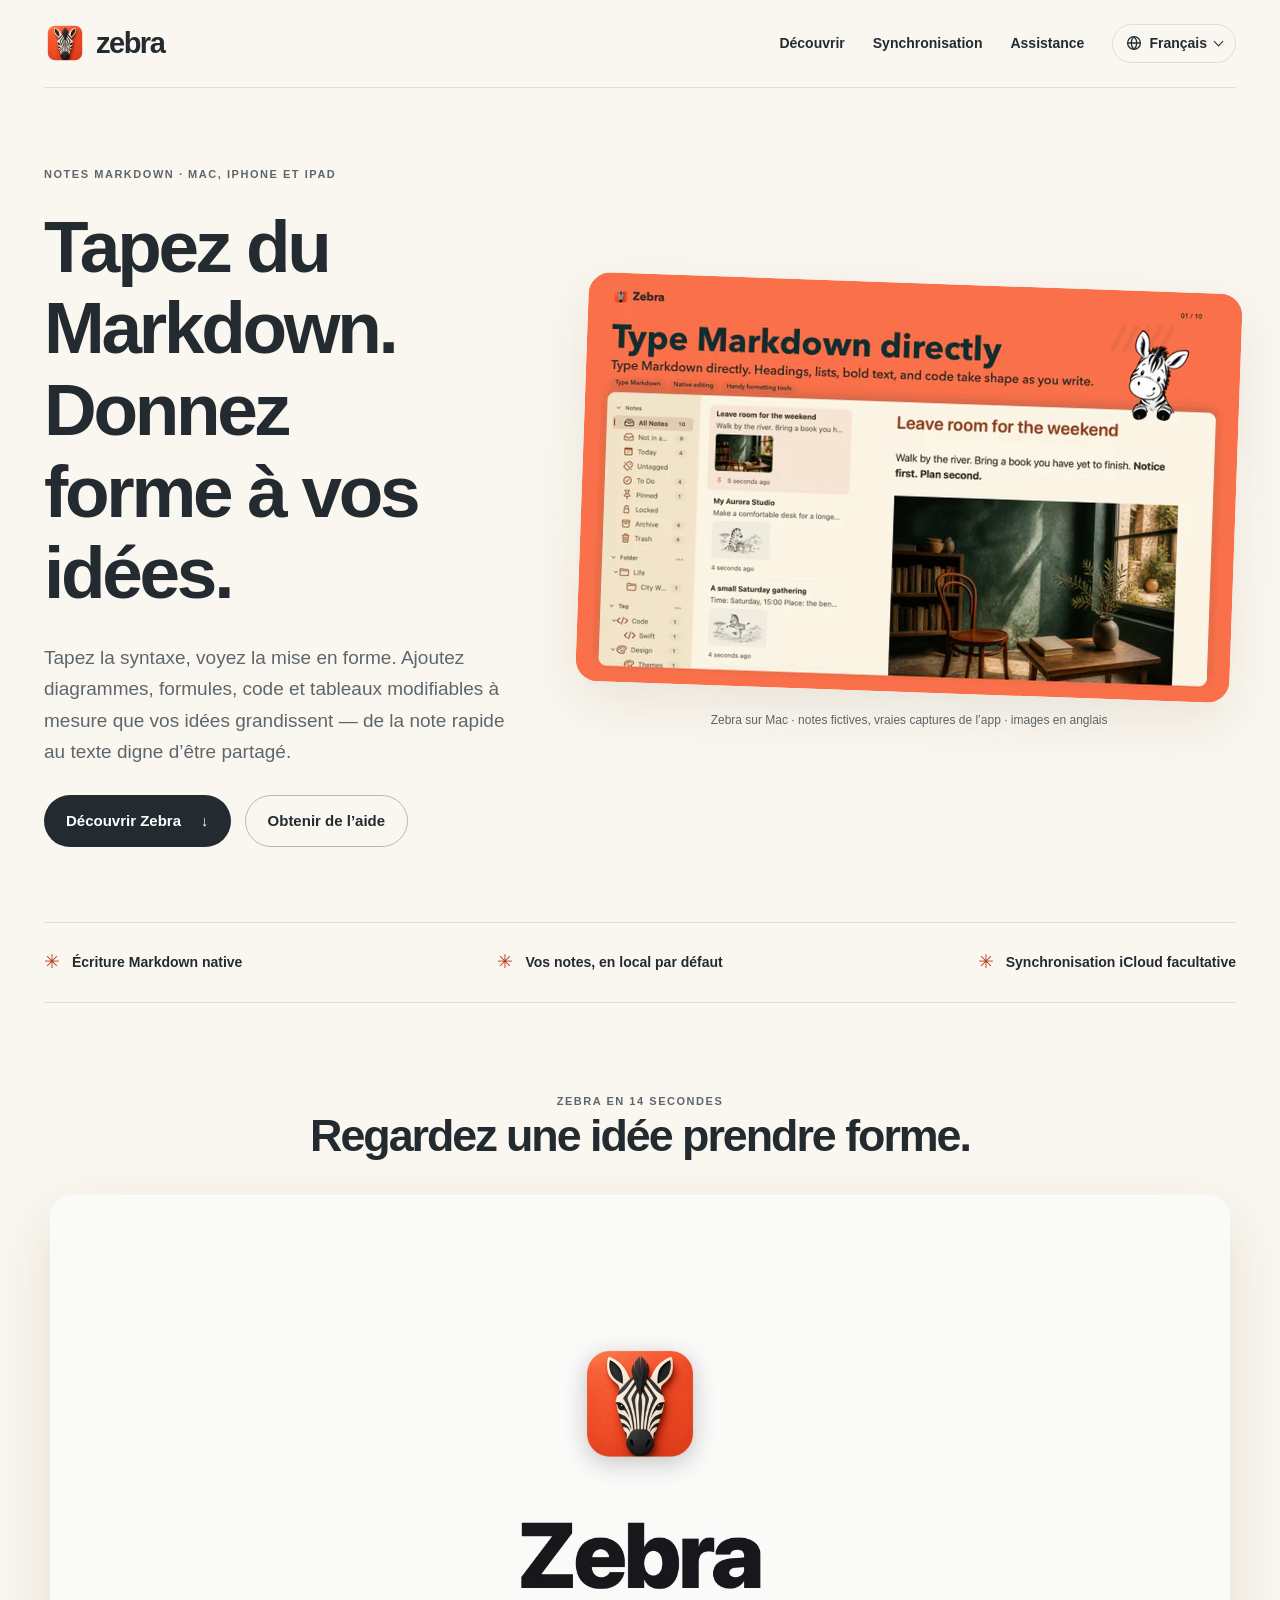
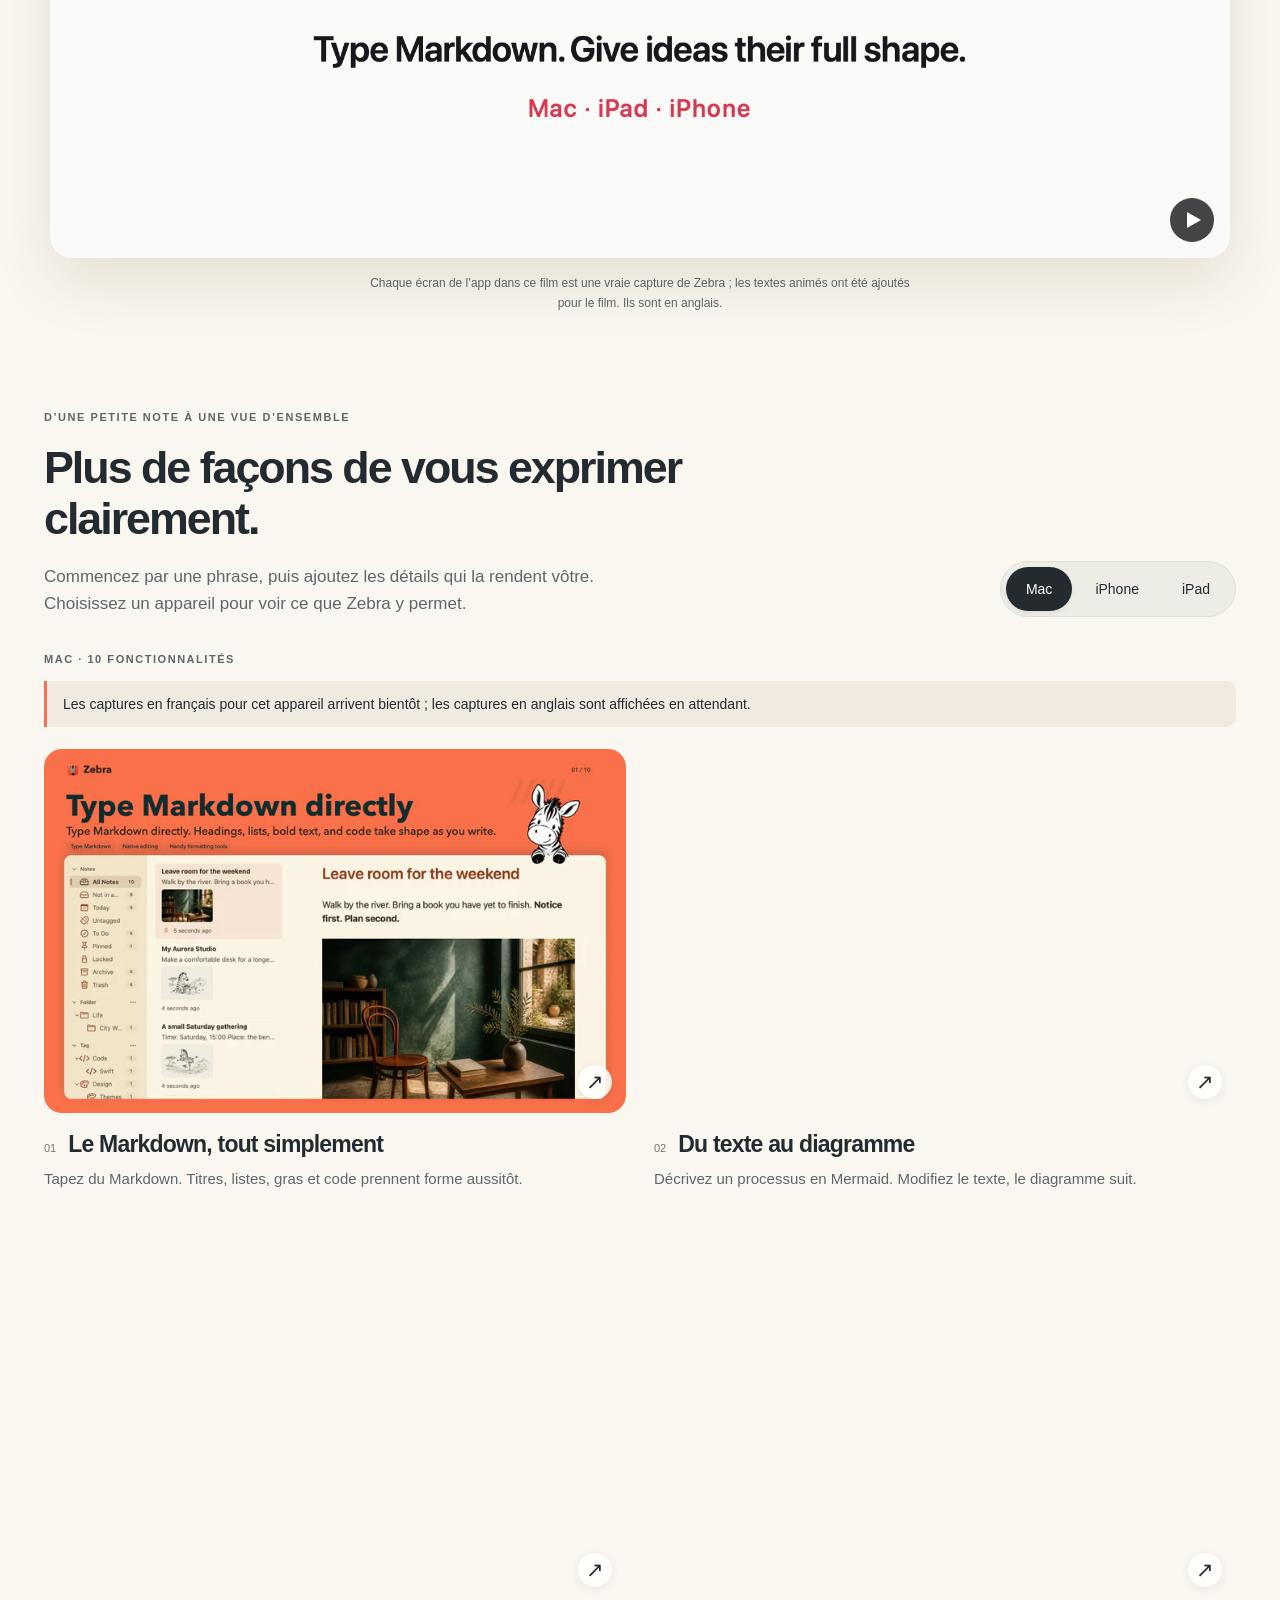
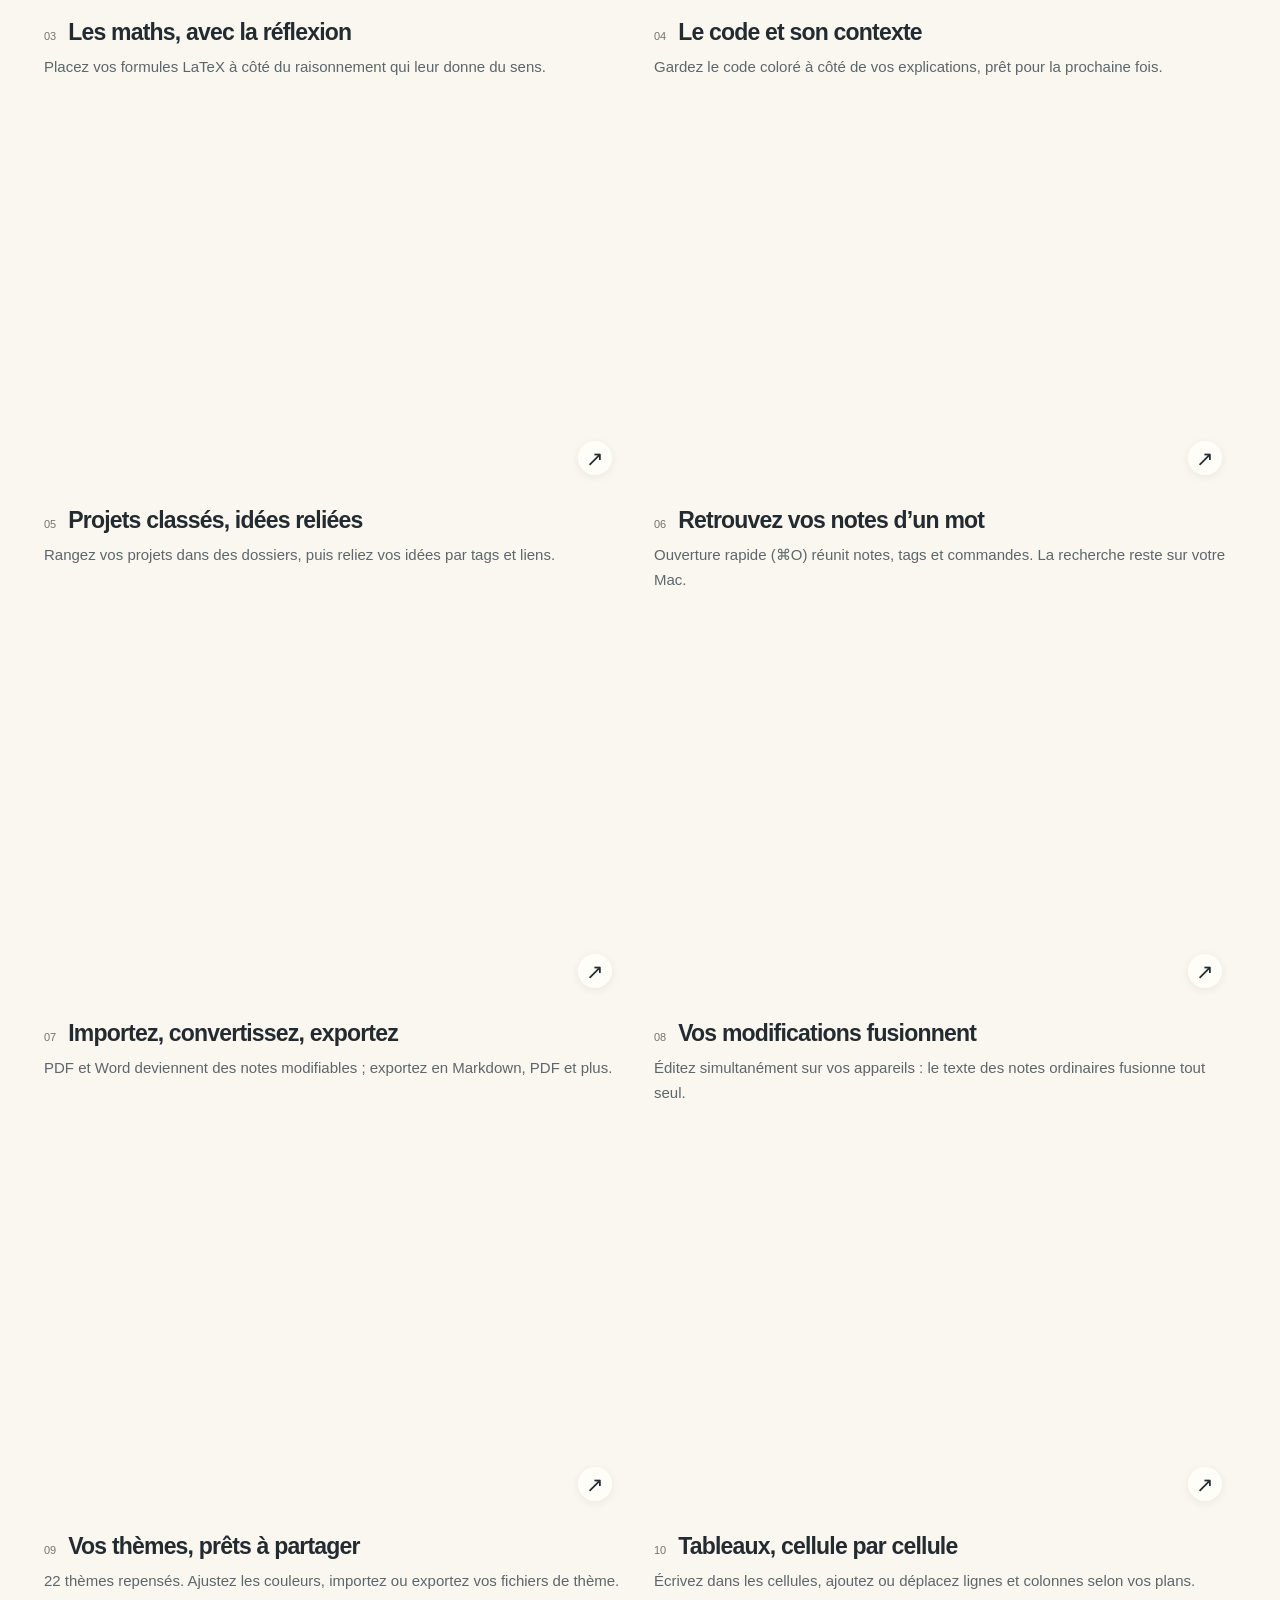
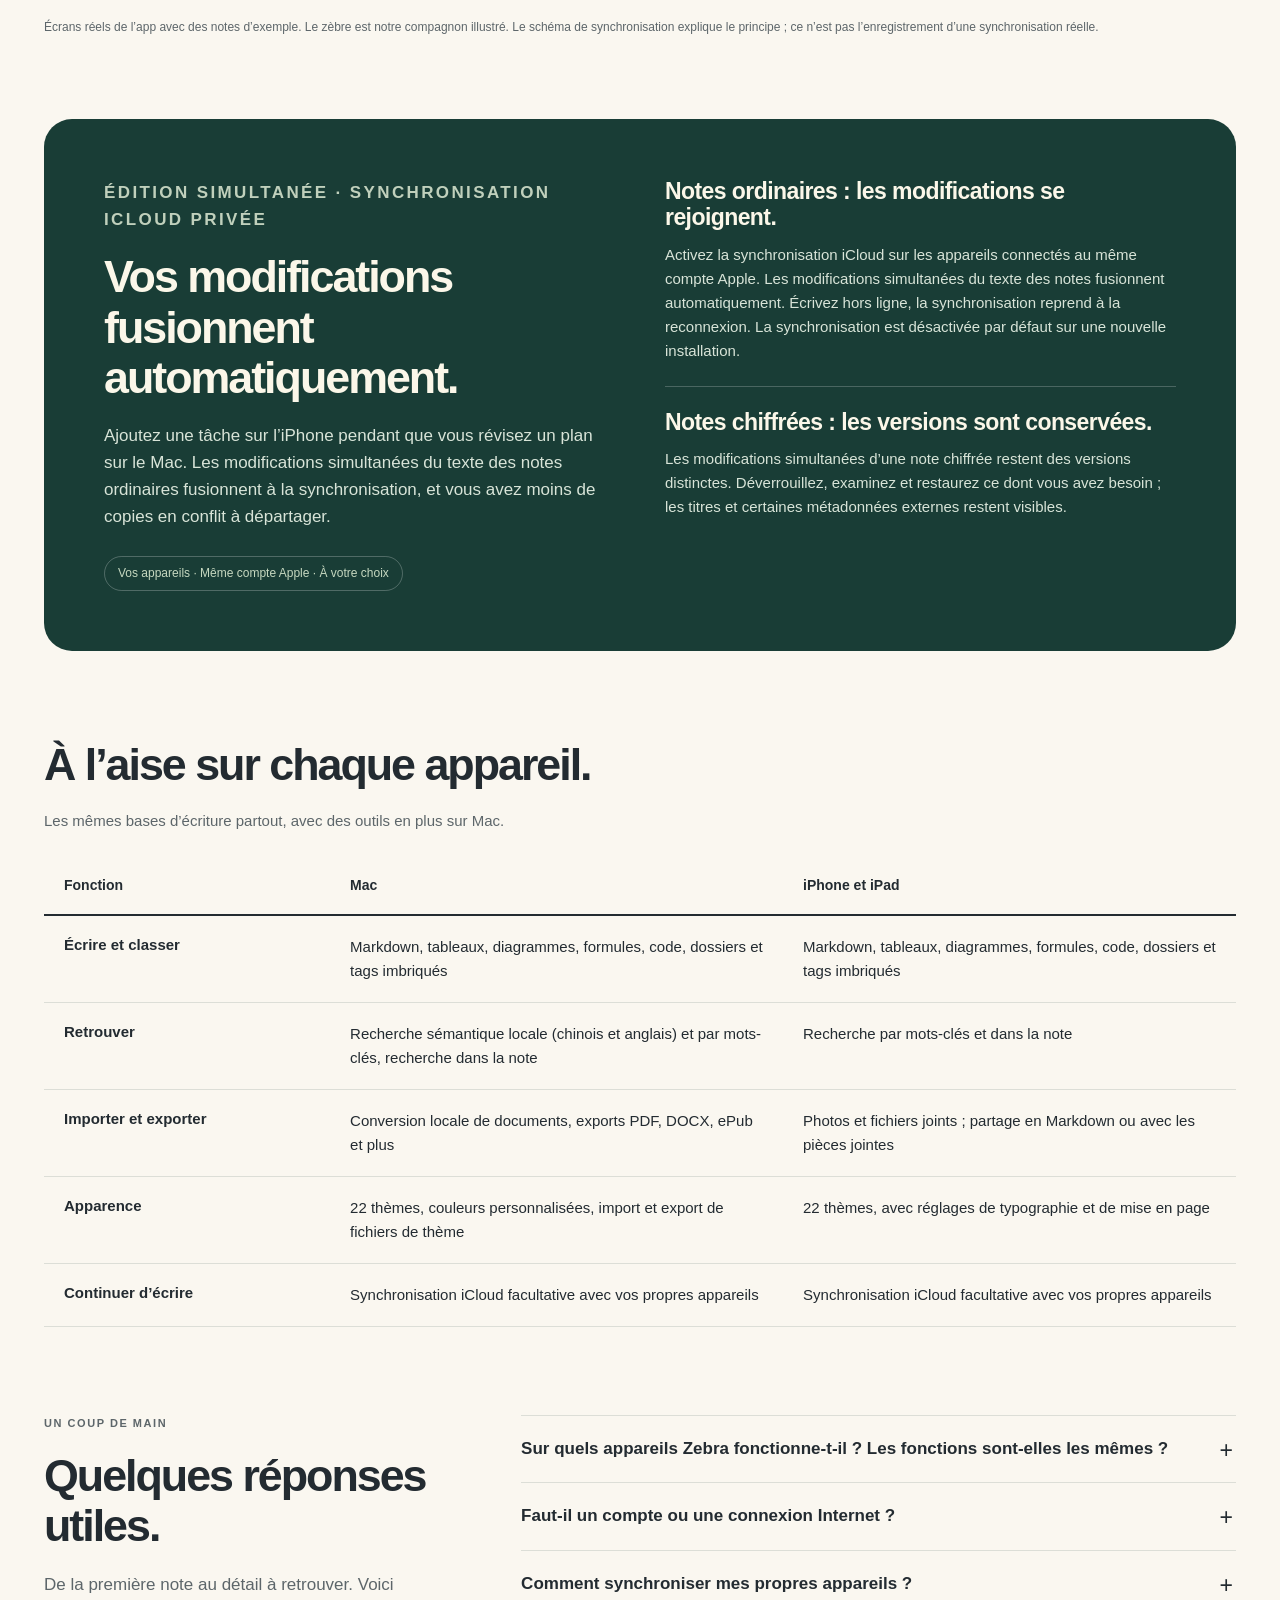
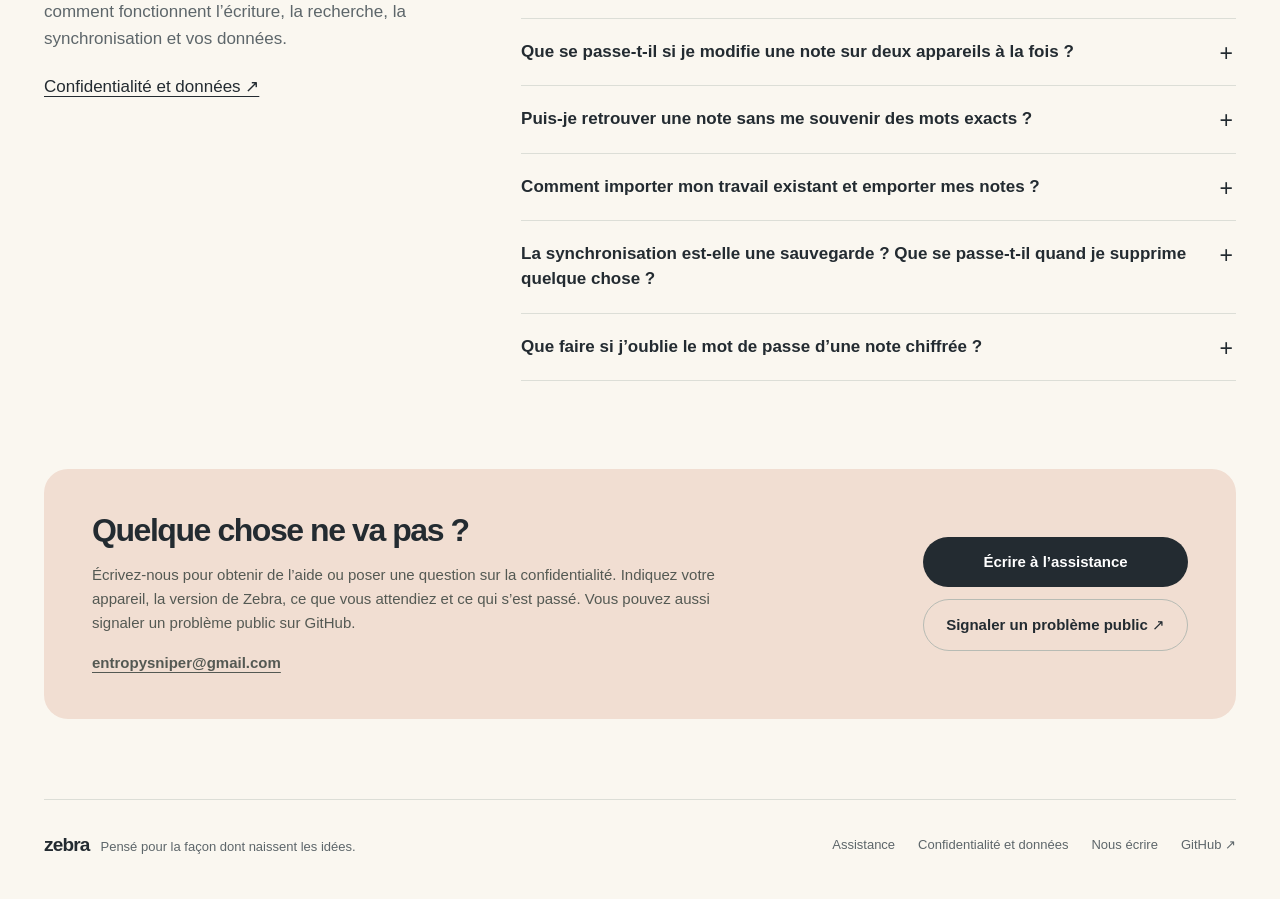
==== fr/index.html @ a4fc9b9c "Update website assets, localization, and scripts" ====
<!doctype html>
<html lang="fr"><head><meta charset="utf-8"><meta name="viewport" content="width=device-width, initial-scale=1"><meta name="color-scheme" content="light"><meta name="theme-color" content="#faf7f0"><meta name="referrer" content="strict-origin-when-cross-origin"><meta http-equiv="Content-Security-Policy" content="default-src 'self'; script-src 'self'; style-src 'self'; img-src 'self'; connect-src 'none'; object-src 'none'; base-uri 'self'; form-action 'none'">
<title>Zebra — Notes Markdown, diagrammes, formules et plus</title><meta name="description" content="Un carnet Markdown natif pour Mac, iPhone et iPad. Écrivez, classez et retrouvez vos idées, puis emportez-les sur vos propres appareils. Découvrez Zebra et obtenez de l’aide."><link rel="canonical" href="https://entropysniper-app.github.io/zebra.app/fr/index.html"><link rel="alternate" hreflang="en" href="https://entropysniper-app.github.io/zebra.app/index.html"><link rel="alternate" hreflang="zh-Hans" href="https://entropysniper-app.github.io/zebra.app/zh/index.html"><link rel="alternate" hreflang="ja" href="https://entropysniper-app.github.io/zebra.app/ja/index.html"><link rel="alternate" hreflang="fr" href="https://entropysniper-app.github.io/zebra.app/fr/index.html"><link rel="alternate" hreflang="x-default" href="https://entropysniper-app.github.io/zebra.app/index.html"><meta property="og:type" content="website"><meta property="og:title" content="Zebra — Notes Markdown, diagrammes, formules et plus"><meta property="og:description" content="Un carnet Markdown natif pour Mac, iPhone et iPad. Écrivez, classez et retrouvez vos idées, puis emportez-les sur vos propres appareils. Découvrez Zebra et obtenez de l’aide."><meta property="og:url" content="https://entropysniper-app.github.io/zebra.app/fr/index.html"><meta property="og:image" content="https://entropysniper-app.github.io/zebra.app/assets/images/macos/en-US/01-write-large.webp?v=100ccf638921"><meta property="og:locale" content="fr_FR"><meta property="og:locale:alternate" content="en_US"><meta property="og:locale:alternate" content="zh_CN"><meta property="og:locale:alternate" content="ja_JP"><meta name="twitter:card" content="summary_large_image"><link rel="icon" href="../assets/images/icon.png"><link rel="apple-touch-icon" sizes="180x180" href="../assets/images/apple-touch-icon.png"><link rel="stylesheet" href="../assets/site.css"><script defer src="../assets/site.js"></script></head><body>
<a class="skip-link" href="#main">Aller au contenu</a><div class="container"><header class="site-header"><a class="brand" href="index.html" aria-label="Zebra Accueil"><img src="../assets/images/icon.png" width="42" height="42" alt="">zebra</a><nav class="site-nav" aria-label="Navigation principale"><a class="nav-extra" href="index.html#explore">Découvrir</a><a class="nav-extra" href="index.html#sync">Synchronisation</a><a href="index.html#support">Assistance</a><details class="language-menu"><summary><svg class="globe" aria-hidden="true" focusable="false" viewBox="0 0 16 16" width="16" height="16" fill="none" stroke="currentColor" stroke-width="1.3"><circle cx="8" cy="8" r="6.4"/><path d="M1.6 8h12.8M8 1.6c1.9 2 2.8 4.1 2.8 6.4S9.9 12.4 8 14.4M8 1.6C6.1 3.6 5.2 5.7 5.2 8s.9 4.4 2.8 6.4"/></svg><span class="visually-hidden">Langue : </span><span lang="fr">Français</span></summary><ul class="language-list"><li><a href="../index.html" lang="en" hreflang="en">English</a></li><li><a href="../zh/index.html" lang="zh-Hans" hreflang="zh-Hans">简体中文</a></li><li><a href="../ja/index.html" lang="ja" hreflang="ja">日本語</a></li></ul></details></nav></header><main id="main"><section class="hero"><div><p class="eyebrow">Notes Markdown · Mac, iPhone et iPad</p><h1>Tapez du Markdown.<br>Donnez forme à vos idées.</h1><p class="lead">Tapez la syntaxe, voyez la mise en forme. Ajoutez diagrammes, formules, code et tableaux modifiables à mesure que vos idées grandissent — de la note rapide au texte digne d’être partagé.</p><div class="actions"><a class="button" href="#explore">Découvrir Zebra <span aria-hidden="true">↓</span></a><a class="button secondary" href="#support">Obtenir de l’aide</a></div></div><div><a class="hero-image-link" href="#explore" aria-label="Découvrir Zebra"><div class="poster"><img src="../assets/images/macos/en-US/01-write-large.webp?v=100ccf638921" srcset="../assets/images/macos/en-US/01-write-small.webp?v=24a178eb099c 720w, ../assets/images/macos/en-US/01-write-large.webp?v=100ccf638921 1440w" sizes="(max-width: 700px) 94vw, 55vw" width="2880" height="1800" alt="Le Markdown, tout simplement — Zebra Mac" fetchpriority="high"></div></a><p class="hero-caption">Zebra sur Mac · notes fictives, vraies captures de l’app · images en anglais</p></div></section>
<div class="principles"><span>Écriture Markdown native</span><span>Vos notes, en local par défaut</span><span>Synchronisation iCloud facultative</span></div>
<section class="film" id="film" aria-labelledby="film-title"><p class="eyebrow">Zebra en 14 secondes</p><h2 id="film-title">Regardez une idée prendre forme.</h2><div class="film-frame"><video id="promo-video" controls muted loop playsinline preload="none" poster="../assets/video/zebra-promo-en.jpg?v=9886eb8dcfa4" width="1920" height="1080" aria-label="Film de présentation de Zebra" aria-describedby="film-caption"><source src="../assets/video/zebra-promo-en.mp4?v=bd1433f5552d" type="video/mp4"></video><button class="film-toggle" type="button" hidden data-play-label="Lire la vidéo" data-pause-label="Mettre la vidéo en pause" aria-label="Lire la vidéo"><span aria-hidden="true"></span></button></div><p class="film-caption" id="film-caption">Chaque écran de l’app dans ce film est une vraie capture de Zebra ; les textes animés ont été ajoutés pour le film. Ils sont en anglais.</p></section>
<section id="explore"><div class="section-heading"><div><p class="eyebrow">D’une petite note à une vue d’ensemble</p><h2>Plus de façons de vous exprimer clairement.</h2><p>Commencez par une phrase, puis ajoutez les détails qui la rendent vôtre. Choisissez un appareil pour voir ce que Zebra y permet.</p></div><div class="device-switch" role="group" aria-label="Choisir un appareil"><button type="button" data-device-button="macos" aria-pressed="true">Mac</button><button type="button" data-device-button="iphone" aria-pressed="false">iPhone</button><button type="button" data-device-button="ipad" aria-pressed="false">iPad</button></div></div><p id="gallery-status" class="eyebrow" aria-live="polite">Mac · 10 fonctionnalités</p><p id="gallery-fallback" class="gallery-fallback">Les captures en français pour cet appareil arrivent bientôt ; les captures en anglais sont affichées en attendant.</p><noscript><p class="no-script">Ces captures Mac et l’assistance restent accessibles sans JavaScript. Activez JavaScript pour changer d’appareil et agrandir les images.</p></noscript><div id="gallery" class="gallery" data-device="macos"><article class="feature"><button class="feature-image" type="button" data-large="../assets/images/macos/en-US/01-write-large.webp?v=100ccf638921" aria-label="Voir la capture : Le Markdown, tout simplement"><img src="../assets/images/macos/en-US/01-write-small.webp?v=24a178eb099c" srcset="../assets/images/macos/en-US/01-write-small.webp?v=24a178eb099c 720w, ../assets/images/macos/en-US/01-write-large.webp?v=100ccf638921 1440w" sizes="(max-width: 700px) 94vw, 46vw" width="2880" height="1800" alt="Le Markdown, tout simplement — Zebra Mac" loading="lazy" decoding="async"><span class="zoom-indicator" aria-hidden="true">↗</span></button><div class="feature-copy"><div class="feature-top"><span class="feature-index">01</span><h3>Le Markdown, tout simplement</h3></div><p>Tapez du Markdown. Titres, listes, gras et code prennent forme aussitôt.</p></div></article><article class="feature"><button class="feature-image" type="button" data-large="../assets/images/macos/en-US/02-diagrams-large.webp?v=155a1137bed3" aria-label="Voir la capture : Du texte au diagramme"><img src="../assets/images/macos/en-US/02-diagrams-small.webp?v=e4043d81ec0c" srcset="../assets/images/macos/en-US/02-diagrams-small.webp?v=e4043d81ec0c 720w, ../assets/images/macos/en-US/02-diagrams-large.webp?v=155a1137bed3 1440w" sizes="(max-width: 700px) 94vw, 46vw" width="2880" height="1800" alt="Du texte au diagramme — Zebra Mac" loading="lazy" decoding="async"><span class="zoom-indicator" aria-hidden="true">↗</span></button><div class="feature-copy"><div class="feature-top"><span class="feature-index">02</span><h3>Du texte au diagramme</h3></div><p>Décrivez un processus en Mermaid. Modifiez le texte, le diagramme suit.</p></div></article><article class="feature"><button class="feature-image" type="button" data-large="../assets/images/macos/en-US/03-math-large.webp?v=39b98965737d" aria-label="Voir la capture : Les maths, avec la réflexion"><img src="../assets/images/macos/en-US/03-math-small.webp?v=3473971bc3a9" srcset="../assets/images/macos/en-US/03-math-small.webp?v=3473971bc3a9 720w, ../assets/images/macos/en-US/03-math-large.webp?v=39b98965737d 1440w" sizes="(max-width: 700px) 94vw, 46vw" width="2880" height="1800" alt="Les maths, avec la réflexion — Zebra Mac" loading="lazy" decoding="async"><span class="zoom-indicator" aria-hidden="true">↗</span></button><div class="feature-copy"><div class="feature-top"><span class="feature-index">03</span><h3>Les maths, avec la réflexion</h3></div><p>Placez vos formules LaTeX à côté du raisonnement qui leur donne du sens.</p></div></article><article class="feature"><button class="feature-image" type="button" data-large="../assets/images/macos/en-US/04-code-large.webp?v=79f74a6ea4d1" aria-label="Voir la capture : Le code et son contexte"><img src="../assets/images/macos/en-US/04-code-small.webp?v=af7658b11ed4" srcset="../assets/images/macos/en-US/04-code-small.webp?v=af7658b11ed4 720w, ../assets/images/macos/en-US/04-code-large.webp?v=79f74a6ea4d1 1440w" sizes="(max-width: 700px) 94vw, 46vw" width="2880" height="1800" alt="Le code et son contexte — Zebra Mac" loading="lazy" decoding="async"><span class="zoom-indicator" aria-hidden="true">↗</span></button><div class="feature-copy"><div class="feature-top"><span class="feature-index">04</span><h3>Le code et son contexte</h3></div><p>Gardez le code coloré à côté de vos explications, prêt pour la prochaine fois.</p></div></article><article class="feature"><button class="feature-image" type="button" data-large="../assets/images/macos/en-US/05-organize-large.webp?v=dee588b7841b" aria-label="Voir la capture : Projets classés, idées reliées"><img src="../assets/images/macos/en-US/05-organize-small.webp?v=c8dacab4e317" srcset="../assets/images/macos/en-US/05-organize-small.webp?v=c8dacab4e317 720w, ../assets/images/macos/en-US/05-organize-large.webp?v=dee588b7841b 1440w" sizes="(max-width: 700px) 94vw, 46vw" width="2880" height="1800" alt="Projets classés, idées reliées — Zebra Mac" loading="lazy" decoding="async"><span class="zoom-indicator" aria-hidden="true">↗</span></button><div class="feature-copy"><div class="feature-top"><span class="feature-index">05</span><h3>Projets classés, idées reliées</h3></div><p>Rangez vos projets dans des dossiers, puis reliez vos idées par tags et liens.</p></div></article><article class="feature"><button class="feature-image" type="button" data-large="../assets/images/macos/en-US/06-search-large.webp?v=430d9109c633" aria-label="Voir la capture : Retrouvez vos notes d’un mot"><img src="../assets/images/macos/en-US/06-search-small.webp?v=f14ae2be7cb1" srcset="../assets/images/macos/en-US/06-search-small.webp?v=f14ae2be7cb1 720w, ../assets/images/macos/en-US/06-search-large.webp?v=430d9109c633 1440w" sizes="(max-width: 700px) 94vw, 46vw" width="2880" height="1800" alt="Retrouvez vos notes d’un mot — Zebra Mac" loading="lazy" decoding="async"><span class="zoom-indicator" aria-hidden="true">↗</span></button><div class="feature-copy"><div class="feature-top"><span class="feature-index">06</span><h3>Retrouvez vos notes d’un mot</h3></div><p>Ouverture rapide (⌘O) réunit notes, tags et commandes. La recherche reste sur votre Mac.</p></div></article><article class="feature"><button class="feature-image" type="button" data-large="../assets/images/macos/en-US/07-import-export-large.webp?v=57fd32e83fe4" aria-label="Voir la capture : Importez, convertissez, exportez"><img src="../assets/images/macos/en-US/07-import-export-small.webp?v=231ad5e020d6" srcset="../assets/images/macos/en-US/07-import-export-small.webp?v=231ad5e020d6 720w, ../assets/images/macos/en-US/07-import-export-large.webp?v=57fd32e83fe4 1440w" sizes="(max-width: 700px) 94vw, 46vw" width="2880" height="1800" alt="Importez, convertissez, exportez — Zebra Mac" loading="lazy" decoding="async"><span class="zoom-indicator" aria-hidden="true">↗</span></button><div class="feature-copy"><div class="feature-top"><span class="feature-index">07</span><h3>Importez, convertissez, exportez</h3></div><p>PDF et Word deviennent des notes modifiables ; exportez en Markdown, PDF et plus.</p></div></article><article class="feature"><button class="feature-image" type="button" data-large="../assets/images/macos/en-US/08-sync-large.webp?v=0b6e7846a100" aria-label="Voir la capture : Vos modifications fusionnent"><img src="../assets/images/macos/en-US/08-sync-small.webp?v=9d823f22e84d" srcset="../assets/images/macos/en-US/08-sync-small.webp?v=9d823f22e84d 720w, ../assets/images/macos/en-US/08-sync-large.webp?v=0b6e7846a100 1440w" sizes="(max-width: 700px) 94vw, 46vw" width="2880" height="1800" alt="Vos modifications fusionnent — Zebra Mac" loading="lazy" decoding="async"><span class="zoom-indicator" aria-hidden="true">↗</span></button><div class="feature-copy"><div class="feature-top"><span class="feature-index">08</span><h3>Vos modifications fusionnent</h3></div><p>Éditez simultanément sur vos appareils : le texte des notes ordinaires fusionne tout seul.</p></div></article><article class="feature"><button class="feature-image" type="button" data-large="../assets/images/macos/en-US/09-themes-large.webp?v=5fbc0e7aff3e" aria-label="Voir la capture : Vos thèmes, prêts à partager"><img src="../assets/images/macos/en-US/09-themes-small.webp?v=2f8062e11f0a" srcset="../assets/images/macos/en-US/09-themes-small.webp?v=2f8062e11f0a 720w, ../assets/images/macos/en-US/09-themes-large.webp?v=5fbc0e7aff3e 1440w" sizes="(max-width: 700px) 94vw, 46vw" width="2880" height="1800" alt="Vos thèmes, prêts à partager — Zebra Mac" loading="lazy" decoding="async"><span class="zoom-indicator" aria-hidden="true">↗</span></button><div class="feature-copy"><div class="feature-top"><span class="feature-index">09</span><h3>Vos thèmes, prêts à partager</h3></div><p>22 thèmes repensés. Ajustez les couleurs, importez ou exportez vos fichiers de thème.</p></div></article><article class="feature"><button class="feature-image" type="button" data-large="../assets/images/macos/en-US/10-tables-large.webp?v=350336465201" aria-label="Voir la capture : Tableaux, cellule par cellule"><img src="../assets/images/macos/en-US/10-tables-small.webp?v=0e3b28eeed0c" srcset="../assets/images/macos/en-US/10-tables-small.webp?v=0e3b28eeed0c 720w, ../assets/images/macos/en-US/10-tables-large.webp?v=350336465201 1440w" sizes="(max-width: 700px) 94vw, 46vw" width="2880" height="1800" alt="Tableaux, cellule par cellule — Zebra Mac" loading="lazy" decoding="async"><span class="zoom-indicator" aria-hidden="true">↗</span></button><div class="feature-copy"><div class="feature-top"><span class="feature-index">10</span><h3>Tableaux, cellule par cellule</h3></div><p>Écrivez dans les cellules, ajoutez ou déplacez lignes et colonnes selon vos plans.</p></div></article></div><p class="gallery-note">Écrans réels de l’app avec des notes d’exemple. Le zèbre est notre compagnon illustré. Le schéma de synchronisation explique le principe ; ce n’est pas l’enregistrement d’une synchronisation réelle.</p></section>
<section id="sync" class="sync-section"><div><p class="eyebrow">Édition simultanée · Synchronisation iCloud privée</p><h2>Vos modifications<br>fusionnent automatiquement.</h2><p>Ajoutez une tâche sur l’iPhone pendant que vous révisez un plan sur le Mac. Les modifications simultanées du texte des notes ordinaires fusionnent à la synchronisation, et vous avez moins de copies en conflit à départager.</p><span class="sync-mark">Vos appareils · Même compte Apple · À votre choix</span></div><div><div class="sync-card"><h3>Notes ordinaires : les modifications se rejoignent.</h3><p>Activez la synchronisation iCloud sur les appareils connectés au même compte Apple. Les modifications simultanées du texte des notes fusionnent automatiquement. Écrivez hors ligne, la synchronisation reprend à la reconnexion. La synchronisation est désactivée par défaut sur une nouvelle installation.</p></div><div class="sync-card"><h3>Notes chiffrées : les versions sont conservées.</h3><p>Les modifications simultanées d’une note chiffrée restent des versions distinctes. Déverrouillez, examinez et restaurez ce dont vous avez besoin ; les titres et certaines métadonnées externes restent visibles.</p></div></div></section>
<section class="platforms"><h2>À l’aise sur chaque appareil.</h2><table class="platform-table"><caption>Les mêmes bases d’écriture partout, avec des outils en plus sur Mac.</caption><thead><tr><th scope="col">Fonction</th><th scope="col">Mac</th><th scope="col">iPhone et iPad</th></tr></thead><tbody><tr><th scope="row">Écrire et classer</th><td>Markdown, tableaux, diagrammes, formules, code, dossiers et tags imbriqués</td><td>Markdown, tableaux, diagrammes, formules, code, dossiers et tags imbriqués</td></tr><tr><th scope="row">Retrouver</th><td>Recherche sémantique locale (chinois et anglais) et par mots-clés, recherche dans la note</td><td>Recherche par mots-clés et dans la note</td></tr><tr><th scope="row">Importer et exporter</th><td>Conversion locale de documents, exports PDF, DOCX, ePub et plus</td><td>Photos et fichiers joints ; partage en Markdown ou avec les pièces jointes</td></tr><tr><th scope="row">Apparence</th><td>22 thèmes, couleurs personnalisées, import et export de fichiers de thème</td><td>22 thèmes, avec réglages de typographie et de mise en page</td></tr><tr><th scope="row">Continuer d’écrire</th><td>Synchronisation iCloud facultative avec vos propres appareils</td><td>Synchronisation iCloud facultative avec vos propres appareils</td></tr></tbody></table></section>
<section class="support" id="support"><div class="intro"><p class="eyebrow">Un coup de main</p><h2>Quelques réponses utiles.</h2><p>De la première note au détail à retrouver. Voici comment fonctionnent l’écriture, la recherche, la synchronisation et vos données.</p><a href="privacy.html">Confidentialité et données ↗</a></div><div class="faq"><details id="faq-platforms"><summary>Sur quels appareils Zebra fonctionne-t-il ? Les fonctions sont-elles les mêmes ?</summary><div><p>Zebra nécessite macOS 14 ou version ultérieure sur Mac, et iOS 17 ou version ultérieure sur iPhone et iPad. Toutes les plateformes prennent en charge le Markdown, les tableaux, les formules, les diagrammes Mermaid, la coloration du code, les dossiers et les tags imbriqués. Le Mac propose en plus la recherche sémantique locale, la conversion de documents et davantage de formats d’export. Sur iPhone et iPad, vous disposez de la recherche par mots-clés, de la recherche dans la note, des photos et fichiers joints, et du partage en Markdown ou d’une note avec ses pièces jointes. Tous les appareils offrent 22 thèmes intégrés. Sur Mac, vous pouvez aussi créer des thèmes personnalisés et les partager en important ou en exportant des fichiers .zebratheme.</p></div></details><details id="faq-offline"><summary>Faut-il un compte ou une connexion Internet ?</summary><div><p>Aucun compte Zebra n’est nécessaire. Par défaut, vos notes sont stockées sur votre appareil, et l’écriture comme l’organisation fonctionnent hors ligne. Les modifications sont enregistrées automatiquement sur l’appareil. La synchronisation iCloud nécessite un compte Apple et une connexion. La capture web, les aperçus de liens et les pièces jointes distantes se connectent aux sites concernés.</p></div></details><details id="faq-sync-setup"><summary>Comment synchroniser mes propres appareils ?</summary><div><p>Connectez-vous au même compte Apple sur chaque appareil et vérifiez qu’iCloud est disponible. Activez ensuite la synchronisation iCloud dans les réglages de Zebra sur chaque appareil. La synchronisation est désactivée par défaut sur une nouvelle installation ; les choix existants sont conservés. La première synchronisation peut prendre du temps : gardez Zebra ouvert et une connexion réseau disponible. Si des modifications n’arrivent pas, vérifiez l’état de la synchronisation dans l’app, votre réseau et votre session iCloud. Désactiver la synchronisation sur un appareil ne la désactive pas ailleurs et n’efface pas les copies déjà présentes dans iCloud.</p></div></details><details id="faq-concurrent-edits"><summary>Que se passe-t-il si je modifie une note sur deux appareils à la fois ?</summary><div><p>Le texte des notes ordinaires est synchronisé par CRDT, qui fusionne les modifications simultanées entre appareils. Les modifications faites hors ligne peuvent rejoindre les autres à la reconnexion. Les notes chiffrées fonctionnent autrement : les modifications successives s’enchaînent, tandis que les modifications simultanées sont conservées comme versions chiffrées distinctes. S’il reste des versions à départager, ouvrez Versions des notes chiffrées, saisissez le mot de passe correspondant pour les consulter, puis choisissez la version à garder. La synchronisation relie vos propres appareils ; ce n’est pas un espace de travail partagé en équipe.</p></div></details><details id="faq-search"><summary>Puis-je retrouver une note sans me souvenir des mots exacts ?</summary><div><p>Sur Mac, appuyez sur ⌘O pour ouvrir Zebra Actions et décrivez ce dont vous vous souvenez. La recherche sémantique locale combine le sens des textes en chinois et en anglais avec les mots-clés. Aucun modèle n’est à télécharger, et la recherche par mots-clés reste disponible si les capacités sémantiques du système ne le sont pas. Les notes chiffrées sont exclues de l’index sémantique, même déverrouillées. Sur iPhone et iPad, Zebra propose pour l’instant la recherche par mots-clés et la recherche dans la note.</p></div></details><details id="faq-import-export"><summary>Comment importer mon travail existant et emporter mes notes ?</summary><div><p>Sur Mac, importez du Markdown, du HTML, des TextBundle et d’autres formats pris en charge. Les PDF contenant du texte, les fichiers DOCX, XLSX/XLS, PPTX et d’autres documents pris en charge peuvent être convertis localement en notes modifiables, en conservant les originaux. La conversion privilégie le texte et la structure ; les mises en page complexes peuvent changer. Le Mac exporte notamment en Markdown, PDF, HTML, DOCX et ePub. Sur iPhone et iPad, joignez des photos ou des fichiers, puis utilisez le menu de la note pour la partager en Markdown ou l’envoyer avec ses pièces jointes.</p></div></details><details id="faq-backup-delete"><summary>La synchronisation est-elle une sauvegarde ? Que se passe-t-il quand je supprime quelque chose ?</summary><div><p>La synchronisation transporte les modifications entre appareils ; elle ne doit pas être votre seule sauvegarde. Sur Mac, exportez depuis le menu Fichier une sauvegarde de bibliothèque .zebrabk avec vos notes et pièces jointes. Vous pouvez examiner l’effet d’une restauration avant de la lancer. Désactiver la synchronisation ou supprimer l’app n’efface ni les copies sur d’autres appareils, ni les fichiers exportés, ni les sauvegardes, ni les copies déjà présentes dans iCloud. Les notes chiffrées supprimées conservent leur historique de synchronisation pour permettre leur récupération. Il n’existe pour l’instant aucun bouton pour effacer tout l’historique dans iCloud. Gardez une copie indépendante avant de supprimer ou de restaurer un travail important.</p></div></details><details id="faq-encryption"><summary>Que faire si j’oublie le mot de passe d’une note chiffrée ?</summary><div><p>Le développeur ne conserve aucun mot de passe ni aucune clé de récupération permettant de rétablir l’accès. Conservez votre mot de passe en lieu sûr : le contenu chiffré d’une sauvegarde en a toujours besoin. Le chiffrement d’une note protège son texte et ses pièces jointes chiffrées ; les titres et certaines informations externes restent visibles. Chiffrer une note ordinaire ne peut pas retirer les copies en clair déjà synchronisées, exportées ou sauvegardées.</p></div></details></div></section>
<section class="contact" id="contact"><div><h2>Quelque chose ne va pas ?</h2><p>Écrivez-nous pour obtenir de l’aide ou poser une question sur la confidentialité. Indiquez votre appareil, la version de Zebra, ce que vous attendiez et ce qui s’est passé. Vous pouvez aussi signaler un problème public sur GitHub.</p><p class="contact-email"><a href="mailto:entropysniper@gmail.com">entropysniper@gmail.com</a></p></div><div class="contact-options"><a class="button" href="mailto:entropysniper@gmail.com">Écrire à l’assistance</a><a class="button secondary" href="https://github.com/entropysniper-app/zebra.app/issues/new">Signaler un problème public ↗</a></div></section></main>
<dialog id="poster-dialog" class="poster-dialog" aria-labelledby="dialog-title"><div class="dialog-bar"><h2 id="dialog-title"></h2><button id="dialog-close" type="button" aria-label="Fermer la capture">×</button></div><img id="dialog-image" alt=""></dialog><script id="gallery-data" type="application/json">{"locale":"fr-FR","devices":{"macos":[{"headline":"Le Markdown, tout simplement","summary":"Tapez du Markdown. Titres, listes, gras et code prennent forme aussitôt.","small":"../assets/images/macos/en-US/01-write-small.webp?v=24a178eb099c","large":"../assets/images/macos/en-US/01-write-large.webp?v=100ccf638921","smallWidth":720,"largeWidth":1440,"width":2880,"height":1800,"alt":"Le Markdown, tout simplement — Zebra Mac"},{"headline":"Du texte au diagramme","summary":"Décrivez un processus en Mermaid. Modifiez le texte, le diagramme suit.","small":"../assets/images/macos/en-US/02-diagrams-small.webp?v=e4043d81ec0c","large":"../assets/images/macos/en-US/02-diagrams-large.webp?v=155a1137bed3","smallWidth":720,"largeWidth":1440,"width":2880,"height":1800,"alt":"Du texte au diagramme — Zebra Mac"},{"headline":"Les maths, avec la réflexion","summary":"Placez vos formules LaTeX à côté du raisonnement qui leur donne du sens.","small":"../assets/images/macos/en-US/03-math-small.webp?v=3473971bc3a9","large":"../assets/images/macos/en-US/03-math-large.webp?v=39b98965737d","smallWidth":720,"largeWidth":1440,"width":2880,"height":1800,"alt":"Les maths, avec la réflexion — Zebra Mac"},{"headline":"Le code et son contexte","summary":"Gardez le code coloré à côté de vos explications, prêt pour la prochaine fois.","small":"../assets/images/macos/en-US/04-code-small.webp?v=af7658b11ed4","large":"../assets/images/macos/en-US/04-code-large.webp?v=79f74a6ea4d1","smallWidth":720,"largeWidth":1440,"width":2880,"height":1800,"alt":"Le code et son contexte — Zebra Mac"},{"headline":"Projets classés, idées reliées","summary":"Rangez vos projets dans des dossiers, puis reliez vos idées par tags et liens.","small":"../assets/images/macos/en-US/05-organize-small.webp?v=c8dacab4e317","large":"../assets/images/macos/en-US/05-organize-large.webp?v=dee588b7841b","smallWidth":720,"largeWidth":1440,"width":2880,"height":1800,"alt":"Projets classés, idées reliées — Zebra Mac"},{"headline":"Retrouvez vos notes d’un mot","summary":"Ouverture rapide (⌘O) réunit notes, tags et commandes. La recherche reste sur votre Mac.","small":"../assets/images/macos/en-US/06-search-small.webp?v=f14ae2be7cb1","large":"../assets/images/macos/en-US/06-search-large.webp?v=430d9109c633","smallWidth":720,"largeWidth":1440,"width":2880,"height":1800,"alt":"Retrouvez vos notes d’un mot — Zebra Mac"},{"headline":"Importez, convertissez, exportez","summary":"PDF et Word deviennent des notes modifiables ; exportez en Markdown, PDF et plus.","small":"../assets/images/macos/en-US/07-import-export-small.webp?v=231ad5e020d6","large":"../assets/images/macos/en-US/07-import-export-large.webp?v=57fd32e83fe4","smallWidth":720,"largeWidth":1440,"width":2880,"height":1800,"alt":"Importez, convertissez, exportez — Zebra Mac"},{"headline":"Vos modifications fusionnent","summary":"Éditez simultanément sur vos appareils : le texte des notes ordinaires fusionne tout seul.","small":"../assets/images/macos/en-US/08-sync-small.webp?v=9d823f22e84d","large":"../assets/images/macos/en-US/08-sync-large.webp?v=0b6e7846a100","smallWidth":720,"largeWidth":1440,"width":2880,"height":1800,"alt":"Vos modifications fusionnent — Zebra Mac"},{"headline":"Vos thèmes, prêts à partager","summary":"22 thèmes repensés. Ajustez les couleurs, importez ou exportez vos fichiers de thème.","small":"../assets/images/macos/en-US/09-themes-small.webp?v=2f8062e11f0a","large":"../assets/images/macos/en-US/09-themes-large.webp?v=5fbc0e7aff3e","smallWidth":720,"largeWidth":1440,"width":2880,"height":1800,"alt":"Vos thèmes, prêts à partager — Zebra Mac"},{"headline":"Tableaux, cellule par cellule","summary":"Écrivez dans les cellules, ajoutez ou déplacez lignes et colonnes selon vos plans.","small":"../assets/images/macos/en-US/10-tables-small.webp?v=0e3b28eeed0c","large":"../assets/images/macos/en-US/10-tables-large.webp?v=350336465201","smallWidth":720,"largeWidth":1440,"width":2880,"height":1800,"alt":"Tableaux, cellule par cellule — Zebra Mac"}],"iphone":[{"headline":"Le Markdown, tout simplement","summary":"Tapez du Markdown. Titres, listes, gras et code prennent forme aussitôt.","small":"../assets/images/iphone/en-US/01-write-small.webp?v=b495eca50b2a","large":"../assets/images/iphone/en-US/01-write-large.webp?v=ab76ae2e254d","smallWidth":720,"largeWidth":1206,"width":1206,"height":2622,"alt":"Le Markdown, tout simplement — Zebra iPhone"},{"headline":"Du texte au diagramme","summary":"Décrivez un processus en Mermaid. Modifiez le texte, le diagramme suit.","small":"../assets/images/iphone/en-US/02-diagrams-small.webp?v=41abadf1023f","large":"../assets/images/iphone/en-US/02-diagrams-large.webp?v=d6bce378992b","smallWidth":720,"largeWidth":1206,"width":1206,"height":2622,"alt":"Du texte au diagramme — Zebra iPhone"},{"headline":"Les maths, avec la réflexion","summary":"Placez vos formules LaTeX à côté du raisonnement qui leur donne du sens.","small":"../assets/images/iphone/en-US/03-math-small.webp?v=f41854838ec5","large":"../assets/images/iphone/en-US/03-math-large.webp?v=097a3fcf0f02","smallWidth":720,"largeWidth":1206,"width":1206,"height":2622,"alt":"Les maths, avec la réflexion — Zebra iPhone"},{"headline":"Le code et son contexte","summary":"Gardez le code coloré à côté de vos explications, prêt pour la prochaine fois.","small":"../assets/images/iphone/en-US/04-code-small.webp?v=55c7ab83c6e2","large":"../assets/images/iphone/en-US/04-code-large.webp?v=e390e94f3e3d","smallWidth":720,"largeWidth":1206,"width":1206,"height":2622,"alt":"Le code et son contexte — Zebra iPhone"},{"headline":"Projets classés, idées reliées","summary":"Rangez vos projets dans des dossiers, puis reliez vos idées par tags et liens.","small":"../assets/images/iphone/en-US/05-organize-small.webp?v=16795d7fda54","large":"../assets/images/iphone/en-US/05-organize-large.webp?v=67ab3971d8cf","smallWidth":720,"largeWidth":1206,"width":1206,"height":2622,"alt":"Projets classés, idées reliées — Zebra iPhone"},{"headline":"Droit à la bonne ligne","summary":"Cherchez par mot-clé, puis repérez le passage surligné dans la note.","small":"../assets/images/iphone/en-US/06-search-small.webp?v=00c7e785b95c","large":"../assets/images/iphone/en-US/06-search-large.webp?v=333c2c833b9c","smallWidth":720,"largeWidth":1206,"width":1206,"height":2622,"alt":"Droit à la bonne ligne — Zebra iPhone"},{"headline":"Fichiers joints, notes exportées","summary":"Joignez photos et fichiers. Exportez en Markdown, ou la note et ses pièces jointes.","small":"../assets/images/iphone/en-US/07-import-export-small.webp?v=3ed9845ce24d","large":"../assets/images/iphone/en-US/07-import-export-large.webp?v=b44f1b0a4a03","smallWidth":720,"largeWidth":1206,"width":1206,"height":2622,"alt":"Fichiers joints, notes exportées — Zebra iPhone"},{"headline":"Vos modifications fusionnent","summary":"Éditez simultanément sur vos appareils : le texte des notes ordinaires fusionne tout seul.","small":"../assets/images/iphone/en-US/08-sync-small.webp?v=64655eb6f2f0","large":"../assets/images/iphone/en-US/08-sync-large.webp?v=baad1e449270","smallWidth":720,"largeWidth":1206,"width":1206,"height":2622,"alt":"Vos modifications fusionnent — Zebra iPhone"},{"headline":"22 thèmes pour vos notes","summary":"Des thèmes clairs et sombres repensés habillent ensemble texte, code et tableaux.","small":"../assets/images/iphone/en-US/09-themes-small.webp?v=fe9a58fb2333","large":"../assets/images/iphone/en-US/09-themes-large.webp?v=1c14668ba004","smallWidth":720,"largeWidth":1206,"width":1206,"height":2622,"alt":"22 thèmes pour vos notes — Zebra iPhone"},{"headline":"Tableaux, cellule par cellule","summary":"Écrivez dans les cellules. Maintenez une poignée pour déplacer lignes et colonnes.","small":"../assets/images/iphone/en-US/10-tables-small.webp?v=28827ca54173","large":"../assets/images/iphone/en-US/10-tables-large.webp?v=6798fdee075a","smallWidth":720,"largeWidth":1206,"width":1206,"height":2622,"alt":"Tableaux, cellule par cellule — Zebra iPhone"}],"ipad":[{"headline":"Le Markdown, tout simplement","summary":"Tapez du Markdown. Titres, listes, gras et code prennent forme aussitôt.","small":"../assets/images/ipad/en-US/01-write-small.webp?v=89e758c185ed","large":"../assets/images/ipad/en-US/01-write-large.webp?v=2635e445d5f9","smallWidth":720,"largeWidth":1440,"width":2752,"height":2064,"alt":"Le Markdown, tout simplement — Zebra iPad"},{"headline":"Du texte au diagramme","summary":"Décrivez un processus en Mermaid. Modifiez le texte, le diagramme suit.","small":"../assets/images/ipad/en-US/02-diagrams-small.webp?v=dc4ed3ef2459","large":"../assets/images/ipad/en-US/02-diagrams-large.webp?v=6ba2fbe87ce8","smallWidth":720,"largeWidth":1440,"width":2752,"height":2064,"alt":"Du texte au diagramme — Zebra iPad"},{"headline":"Les maths, avec la réflexion","summary":"Placez vos formules LaTeX à côté du raisonnement qui leur donne du sens.","small":"../assets/images/ipad/en-US/03-math-small.webp?v=ccfae0b33772","large":"../assets/images/ipad/en-US/03-math-large.webp?v=225bcbbaba67","smallWidth":720,"largeWidth":1440,"width":2752,"height":2064,"alt":"Les maths, avec la réflexion — Zebra iPad"},{"headline":"Le code et son contexte","summary":"Gardez le code coloré à côté de vos explications, prêt pour la prochaine fois.","small":"../assets/images/ipad/en-US/04-code-small.webp?v=84cddfe32538","large":"../assets/images/ipad/en-US/04-code-large.webp?v=65a60bc4f6d3","smallWidth":720,"largeWidth":1440,"width":2752,"height":2064,"alt":"Le code et son contexte — Zebra iPad"},{"headline":"Projets classés, idées reliées","summary":"Rangez vos projets dans des dossiers, puis reliez vos idées par tags et liens.","small":"../assets/images/ipad/en-US/05-organize-small.webp?v=237d8b04baeb","large":"../assets/images/ipad/en-US/05-organize-large.webp?v=005fd03b4862","smallWidth":720,"largeWidth":1440,"width":2752,"height":2064,"alt":"Projets classés, idées reliées — Zebra iPad"},{"headline":"Droit à la bonne ligne","summary":"Cherchez par mot-clé, puis repérez le passage surligné dans la note.","small":"../assets/images/ipad/en-US/06-search-small.webp?v=8e8c4f9e10cc","large":"../assets/images/ipad/en-US/06-search-large.webp?v=89266d516447","smallWidth":720,"largeWidth":1440,"width":2752,"height":2064,"alt":"Droit à la bonne ligne — Zebra iPad"},{"headline":"Fichiers joints, notes exportées","summary":"Joignez photos et fichiers. Exportez en Markdown, ou la note et ses pièces jointes.","small":"../assets/images/ipad/en-US/07-import-export-small.webp?v=262079fcc917","large":"../assets/images/ipad/en-US/07-import-export-large.webp?v=e53eac4f9869","smallWidth":720,"largeWidth":1440,"width":2752,"height":2064,"alt":"Fichiers joints, notes exportées — Zebra iPad"},{"headline":"Vos modifications fusionnent","summary":"Éditez simultanément sur vos appareils : le texte des notes ordinaires fusionne tout seul.","small":"../assets/images/ipad/en-US/08-sync-small.webp?v=b8fe7b379c5b","large":"../assets/images/ipad/en-US/08-sync-large.webp?v=c8701466f6d0","smallWidth":720,"largeWidth":1440,"width":2752,"height":2064,"alt":"Vos modifications fusionnent — Zebra iPad"},{"headline":"22 thèmes pour vos notes","summary":"Des thèmes clairs et sombres repensés habillent ensemble texte, code et tableaux.","small":"../assets/images/ipad/en-US/09-themes-small.webp?v=5759b0d89c9b","large":"../assets/images/ipad/en-US/09-themes-large.webp?v=d6900bbcdd44","smallWidth":720,"largeWidth":1440,"width":2752,"height":2064,"alt":"22 thèmes pour vos notes — Zebra iPad"},{"headline":"Tableaux, cellule par cellule","summary":"Écrivez dans les cellules. Maintenez une poignée pour déplacer lignes et colonnes.","small":"../assets/images/ipad/en-US/10-tables-small.webp?v=8577cfdf866a","large":"../assets/images/ipad/en-US/10-tables-large.webp?v=290a6fc8fe85","smallWidth":720,"largeWidth":1440,"width":2752,"height":2064,"alt":"Tableaux, cellule par cellule — Zebra iPad"}]},"imageLocales":{"macos":"en-US","iphone":"en-US","ipad":"en-US"},"viewLabel":"Voir la capture :","deviceLabels":{"macos":"Mac","iphone":"iPhone","ipad":"iPad"},"statusText":"10 fonctionnalités"}</script><footer class="site-footer"><div><span class="footer-brand">zebra</span> &nbsp; Pensé pour la façon dont naissent les idées.</div><nav class="footer-links" aria-label="Navigation de pied de page"><a href="index.html#support">Assistance</a><a href="privacy.html">Confidentialité et données</a><a href="mailto:entropysniper@gmail.com">Nous écrire</a><a href="https://github.com/entropysniper-app/zebra.app">GitHub ↗</a></nav></footer></div></body></html>
---- assets/site.css ----
@charset "UTF-8";
:root{--paper:#faf7f0;--ink:#232b31;--muted:#5d666a;--orange:#f37252;--line:#dcded7;--green:#193d36;--surface:#fffefa;--radius:22px;font-family:-apple-system,BlinkMacSystemFont,"Segoe UI","PingFang SC","Hiragino Sans GB",sans-serif;color:var(--ink);background:var(--paper);font-synthesis:none;scroll-behavior:smooth;scroll-padding-top:90px}
*{box-sizing:border-box}body{margin:0;font-size:17px;line-height:1.6}a{color:inherit;text-underline-offset:4px}button,select{font:inherit}button,a{-webkit-tap-highlight-color:transparent}button{cursor:pointer}button:focus-visible,a:focus-visible,summary:focus-visible{outline:3px solid #ba3d21;outline-offset:5px}img{display:block;max-width:100%;height:auto}button{color:inherit}p{margin:0 0 1.25em}h1,h2,h3,p{overflow-wrap:break-word}h1,h2,h3{line-height:1.12;letter-spacing:-.045em}h1{font-size:clamp(46px,5.7vw,84px);font-weight:720;max-width:11ch;margin:22px 0 28px}html[lang=zh-Hans] h1{max-width:8.5em;font-size:clamp(42px,5.1vw,74px);line-height:1.2;letter-spacing:-.065em}h2{font-size:clamp(34px,3.5vw,50px);font-weight:700;margin:0 0 20px}h3{font-size:24px;margin:0 0 12px}button{border:0}section{scroll-margin-top:90px}.container{width:min(1264px,calc(100% - 88px));margin-inline:auto}.skip-link{position:fixed;z-index:100;top:10px;left:10px;padding:12px;background:white;transform:translateY(-160%)}.skip-link:focus{transform:none}.site-header{height:88px;display:flex;align-items:center;justify-content:space-between;gap:20px;border-bottom:1px solid var(--line)}.brand{display:inline-flex;align-items:center;gap:10px;text-decoration:none;font-size:29px;font-weight:750;letter-spacing:-1.5px}.brand img{width:42px;height:42px;border-radius:11px}.site-nav{display:flex;align-items:center;gap:28px;font-size:14px;font-weight:560}.site-nav a{text-decoration:none}.site-nav a:hover{text-decoration:underline}.hero{display:grid;grid-template-columns:.85fr 1.15fr;gap:55px;align-items:center;padding:78px 0 75px}.eyebrow{text-transform:uppercase;letter-spacing:.14em;font-size:11px;font-weight:750;margin:0;color:var(--muted)}.hero .lead{font-size:19px;max-width:30em;line-height:1.65;color:var(--muted)}.hero .poster{border-radius:var(--radius);box-shadow:0 20px 55px #56320a18;transform:rotate(2deg);overflow:hidden}.hero-image-link{display:block;transition:transform .2s}.hero-image-link:hover{transform:translateY(-4px)}.hero .poster img{width:100%}.hero-caption{font-size:12px;color:var(--muted);text-align:center;margin:20px 0 0}.actions{display:flex;gap:14px;flex-wrap:wrap;margin-top:28px}.button{display:inline-flex;align-items:center;justify-content:center;gap:20px;padding:13px 22px;border-radius:999px;font-weight:650;font-size:15px;text-decoration:none;background:var(--ink);color:white;min-height:48px}.button:hover{background:#3c484f}.button.secondary{background:transparent;color:var(--ink);border:1px solid #b7bbb4}.button.secondary:hover{background:#eeeae1}.principles{display:flex;justify-content:space-between;gap:20px;border-block:1px solid var(--line);padding:24px 0;margin-bottom:90px;font-size:14px;font-weight:580}.principles span{display:flex;align-items:center;gap:12px}.principles span::before{content:"✳";font-size:19px;color:#b84028}.section-heading{display:flex;justify-content:space-between;gap:28px;align-items:end;margin-bottom:34px}.section-heading>div{max-width:690px}.section-heading .eyebrow{margin-bottom:16px}.section-heading p{color:var(--muted);margin-bottom:0;max-width:580px}.device-switch{display:flex;gap:3px;padding:5px;background:#edece5;border:1px solid var(--line);border-radius:999px;flex-shrink:0}.device-switch button{border-radius:999px;padding:10px 20px;font-size:14px;background:transparent;min-height:44px}.device-switch button[aria-pressed=true]{background:var(--ink);color:white;box-shadow:0 2px 5px #0001}.device-switch button:hover:not([aria-pressed=true]){background:#dddeda}.gallery{display:grid;grid-template-columns:repeat(2,minmax(0,1fr));gap:46px 28px}.gallery[data-device=iphone]{grid-template-columns:repeat(4,minmax(0,1fr));gap:32px 22px}.feature{min-width:0}.feature-image{display:block;width:100%;padding:0;background:transparent;border-radius:18px;overflow:hidden;position:relative;text-align:initial}.feature-image img{width:100%;transition:transform .3s}.feature-image:hover img{transform:scale(1.015)}.zoom-indicator{position:absolute;bottom:14px;right:14px;width:34px;height:34px;display:grid;place-items:center;border-radius:50%;background:#fffefadf;color:var(--ink);font-size:21px;box-shadow:0 2px 10px #0001;pointer-events:none}.feature-copy{padding-top:19px}.feature-top{display:flex;align-items:baseline;gap:12px}.feature-index{font-size:11px;font-variant-numeric:tabular-nums;color:#72766e}.feature h3{font-size:23px;letter-spacing:-.035em;margin-bottom:9px}.feature p{font-size:15px;color:var(--muted);margin-bottom:0;line-height:1.65}.gallery[data-device=iphone] .feature h3{font-size:20px}.gallery-note{font-size:12px;color:var(--muted);padding-top:24px;margin-bottom:82px}.sync-section{background:var(--green);color:#fbf7e9;border-radius:28px;padding:60px;margin:0 0 88px;display:grid;grid-template-columns:1fr 1fr;gap:50px}.sync-section .eyebrow{color:#c0d0bc;margin-bottom:18px}.sync-section h2{max-width:11em}.sync-section p{color:#d8e4d8;font-size:17px}.sync-section .sync-card{padding:23px 0;border-top:1px solid #ffffff36}.sync-section .sync-card:first-child{padding-top:0;border-top:0}.sync-section h3{font-size:23px;letter-spacing:-.025em}.sync-section .sync-card p{font-size:15px;margin-bottom:0}.sync-mark{font-size:12px;color:#c6d8c0;border:1px solid #ffffff3d;display:inline-block;padding:7px 13px;border-radius:999px;margin-top:4px}.platforms{margin-bottom:88px}.platform-table{width:100%;border-collapse:collapse;font-size:15px;table-layout:fixed}.platform-table caption{text-align:left;color:var(--muted);font-size:15px;margin-bottom:24px}.platform-table th{text-align:left;font-size:14px;padding:17px 20px;border-bottom:2px solid var(--ink);font-weight:650}.platform-table th:first-child{width:24%}.platform-table td{padding:19px 20px;border-bottom:1px solid var(--line);vertical-align:top}.platform-table tbody th{font-size:15px;border-bottom:1px solid var(--line);vertical-align:top;font-weight:600}.support{display:grid;grid-template-columns:.72fr 1.28fr;gap:75px;padding:0 0 88px}.support .intro p{color:var(--muted)}.support .eyebrow{margin-bottom:18px}.faq details{border-top:1px solid var(--line)}.faq details:last-child{border-bottom:1px solid var(--line)}.faq summary{list-style:none;padding:21px 35px 21px 0;position:relative;cursor:pointer;font-weight:600;line-height:1.45}.faq summary::-webkit-details-marker{display:none}.faq summary::after{content:"+";position:absolute;right:3px;top:18px;font-size:23px;font-weight:350}.faq details[open] summary::after{content:"−"}.faq details>div{padding:0 28px 22px 0;color:var(--muted);font-size:15px}.faq details p:last-child{margin-bottom:0}.contact{display:flex;justify-content:space-between;align-items:center;gap:50px;border-radius:24px;background:#f1ded2;padding:44px 48px;margin-bottom:80px}.contact h2{font-size:32px;margin-bottom:14px}.contact p{max-width:630px;color:#545953;font-size:15px;margin-bottom:0}.contact .button{flex-shrink:0}.site-footer{border-top:1px solid var(--line);display:flex;justify-content:space-between;align-items:center;gap:20px;padding:30px 0 38px;font-size:13px;color:var(--muted)}.footer-links{display:flex;gap:23px}.site-footer a{text-decoration:none}.site-footer a:hover{text-decoration:underline}.footer-brand{font-size:19px;font-weight:700;color:var(--ink);letter-spacing:-.8px}.poster-dialog{border:0;padding:18px;border-radius:20px;width:fit-content;max-width:94vw;max-height:94dvh;overflow:auto;background:var(--paper);box-shadow:0 20px 80px #0004}.poster-dialog::backdrop{background:#172521da;backdrop-filter:blur(5px)}.dialog-bar{display:flex;align-items:center;justify-content:space-between;gap:20px;margin-bottom:12px}.dialog-bar h2{font-size:17px;letter-spacing:0;margin:0}.dialog-bar button{background:var(--ink);color:white;width:40px;height:40px;border-radius:50%;font-size:22px;flex-shrink:0}.poster-dialog img{max-height:calc(94dvh - 100px);max-width:100%;width:auto;margin:auto;border-radius:8px;object-fit:contain}.document{max-width:780px;padding:75px 0 90px}.document h1{font-size:clamp(44px,5vw,66px);max-width:none}.document h2{font-size:28px;margin-top:42px;letter-spacing:-.02em}.document .lead{font-size:20px;color:var(--muted)}.document p,.document li{line-height:1.8}.document .notice{border-left:3px solid var(--orange);padding:15px 22px;background:#f0eae0;font-size:15px}.no-script{padding:16px;background:#fff0d2;border-radius:12px;font-size:14px}html[lang=zh-Hans] h2,html[lang=zh-Hans] h3{letter-spacing:-.035em}
@media(min-width:1440px){.hero{gap:70px}}
@media(max-width:1000px){.container{width:calc(100% - 48px)}.hero{gap:30px;padding:55px 0}h1{font-size:58px}.hero .lead{font-size:17px}.principles{font-size:13px;gap:15px;margin-bottom:64px}.section-heading{align-items:start;flex-direction:column}.gallery[data-device=iphone]{grid-template-columns:repeat(3,minmax(0,1fr))}.sync-section{padding:40px;gap:32px}.support{gap:35px;grid-template-columns:.7fr 1.3fr}.site-nav{gap:20px}.contact{padding:32px;gap:30px}}
@media(max-width:700px){.container{width:calc(100% - 36px)}.site-header{height:74px}.brand{font-size:25px}.brand img{width:35px;height:35px}.site-nav{gap:15px;font-size:12px}.site-nav .nav-extra{display:none}.language-menu summary{padding:6px 10px}.hero{grid-template-columns:1fr;gap:37px;padding:43px 0 35px}h1,html[lang=zh-Hans] h1{font-size:clamp(40px,10vw,60px);max-width:12ch;margin:18px 0 23px}html[lang=zh-Hans] h1{max-width:8em}.hero .lead{font-size:17px;max-width:35em}.hero .poster{transform:none;border-radius:16px}.hero-caption{margin-top:12px;font-size:11px}.eyebrow{font-size:10px;letter-spacing:.11em}.actions{margin-top:23px}.button{font-size:14px;padding:12px 18px}.principles{flex-direction:column;gap:13px;padding:20px 0;margin-bottom:51px;font-size:14px}.principles span::before{font-size:17px}.section-heading{gap:22px;margin-bottom:26px}.section-heading p{font-size:16px}h2{font-size:35px;line-height:1.18}.device-switch{width:100%}.device-switch button{flex:1 1 auto;padding:9px 10px}.gallery{grid-template-columns:1fr;gap:30px}.gallery[data-device=iphone]{grid-template-columns:repeat(2,minmax(0,1fr));gap:28px 15px}.gallery[data-device=iphone] .feature h3{font-size:17px;line-height:1.3}.gallery[data-device=iphone] .feature p{font-size:13px}.feature-index{display:none}.feature-copy{padding-top:14px}.feature h3{font-size:21px}.gallery-note{font-size:12px;margin-bottom:53px}.sync-section{grid-template-columns:1fr;padding:29px 25px;gap:15px;border-radius:20px;margin-bottom:55px}.sync-section h2{font-size:34px}.sync-section p{font-size:16px}.sync-section h3{font-size:22px}.platforms{margin-bottom:55px}.platform-table{font-size:13px}.platform-table th,.platform-table td{padding:14px 8px}.platform-table th:first-child{width:24%}.platform-table tbody th{font-size:13px}.platform-table caption{font-size:14px}.support{grid-template-columns:1fr;gap:15px;padding-bottom:50px}.support .intro p{font-size:16px}.faq summary{font-size:16px}.contact{flex-direction:column;align-items:flex-start;gap:23px;padding:28px 24px;margin-bottom:46px}.contact h2{font-size:29px}.site-footer{align-items:flex-start;flex-direction:column;padding:25px 0 32px;gap:15px}.footer-links{flex-wrap:wrap;gap:20px}.poster-dialog{padding:12px;border-radius:15px}.dialog-bar h2{font-size:14px;line-height:1.4}.document{padding:43px 0 65px}.document h1,html[lang=zh-Hans] .document h1,html[lang=ja] .document h1{font-size:42px;max-width:none}.document .lead{font-size:18px}.document h2{font-size:25px}}
@media(prefers-reduced-motion:reduce){:root{scroll-behavior:auto}*,*::before,*::after{transition:none!important;animation:none!important}}
.contact-options{display:grid;gap:12px;flex-shrink:0;max-width:100%}
.contact .contact-email{margin-top:16px;overflow-wrap:anywhere;font-weight:600}
.film{margin:0 0 96px;text-align:center}
.film h2{max-width:none;margin-inline:auto}
.film-frame{position:relative;margin:34px auto 0;max-width:1180px;border-radius:var(--radius);overflow:hidden;background:#fafaf8;box-shadow:0 24px 60px #56320a1f;aspect-ratio:16/9}
.film-frame video{display:block;width:100%;height:100%;object-fit:cover}
.film-toggle{position:absolute;right:16px;bottom:16px;width:44px;height:44px;border:0;border-radius:50%;background:#17181ccc;color:#fff;cursor:pointer;display:grid;place-items:center}
.film-toggle[hidden]{display:none}
.film-toggle:focus-visible{outline:3px solid var(--orange);outline-offset:3px}
.film-toggle span{width:14px;height:16px;border-inline:5px solid #fff;box-sizing:border-box}
.film-toggle[data-state=paused] span{border:0;width:0;height:0;border-block:8px solid transparent;border-left:14px solid #fff;margin-left:4px}
.film-caption{font-size:12px;color:var(--muted);margin:16px auto 0;max-width:46em}
.film-toggle::after{content:"";position:absolute;inset:0}
@media(max-width:700px){.film{margin-bottom:64px}.film-frame{margin-top:22px;border-radius:16px}.film-toggle{right:8px;bottom:8px;width:36px;height:36px}.film-toggle::after{inset:-4px}.film-toggle span{transform:scale(.8)}}
.device-switch button{white-space:nowrap}
.language-menu{position:relative}
.language-menu summary{list-style:none;display:flex;align-items:center;gap:7px;border:1px solid var(--line);border-radius:999px;padding:7px 13px;white-space:nowrap;cursor:pointer;min-height:36px}
.language-menu summary::-webkit-details-marker{display:none}
.language-menu summary::after{content:"";width:6px;height:6px;border-right:1.5px solid;border-bottom:1.5px solid;transform:translateY(-2px) rotate(45deg);margin-left:1px}
.language-menu[open] summary::after{transform:translateY(1px) rotate(225deg)}
.language-menu summary:hover{background:#eeeae1}
.language-menu .globe{flex-shrink:0}
.language-list{position:absolute;right:0;top:calc(100% + 8px);z-index:20;margin:0;padding:6px;list-style:none;min-width:168px;background:var(--surface);border:1px solid var(--line);border-radius:14px;box-shadow:0 12px 32px #2a1f0f24}
.site-nav .language-list a{display:block;padding:10px 12px;border-radius:9px;font-size:15px;text-decoration:none}
.site-nav .language-list a:hover{background:#eeeae1;text-decoration:none}
.visually-hidden{position:absolute;width:1px;height:1px;margin:-1px;padding:0;overflow:hidden;clip:rect(0 0 0 0);white-space:nowrap;border:0}
.gallery-fallback{margin:12px 0 22px;padding:12px 16px;border-left:3px solid var(--orange);background:#f0eae0;border-radius:0 10px 10px 0;font-size:14px;color:var(--ink)}
/* Japanese: Japanese glyph forms (not the Chinese faces in the root stack), gentler tracking, strict line breaking. */
html[lang=ja]{font-family:-apple-system,BlinkMacSystemFont,"Hiragino Sans","Hiragino Kaku Gothic ProN","Yu Gothic UI","Yu Gothic",Meiryo,sans-serif}
html[lang=ja] body{line-break:strict}
html[lang=ja] h1{max-width:none;font-size:clamp(36px,3.5vw,52px);line-height:1.3;letter-spacing:-.03em}
html[lang=ja] .document h1{max-width:none;font-size:clamp(36px,4.2vw,54px)}
html[lang=ja] h2,html[lang=ja] h3{letter-spacing:-.02em;line-height:1.3}
html[lang=ja] :is(h1,h2,h3){word-break:auto-phrase}
html[lang=ja] .eyebrow{letter-spacing:.08em}
@media(max-width:700px){html[lang=ja] h1{max-width:none;font-size:clamp(30px,8.6vw,46px)}.language-list{min-width:150px}}
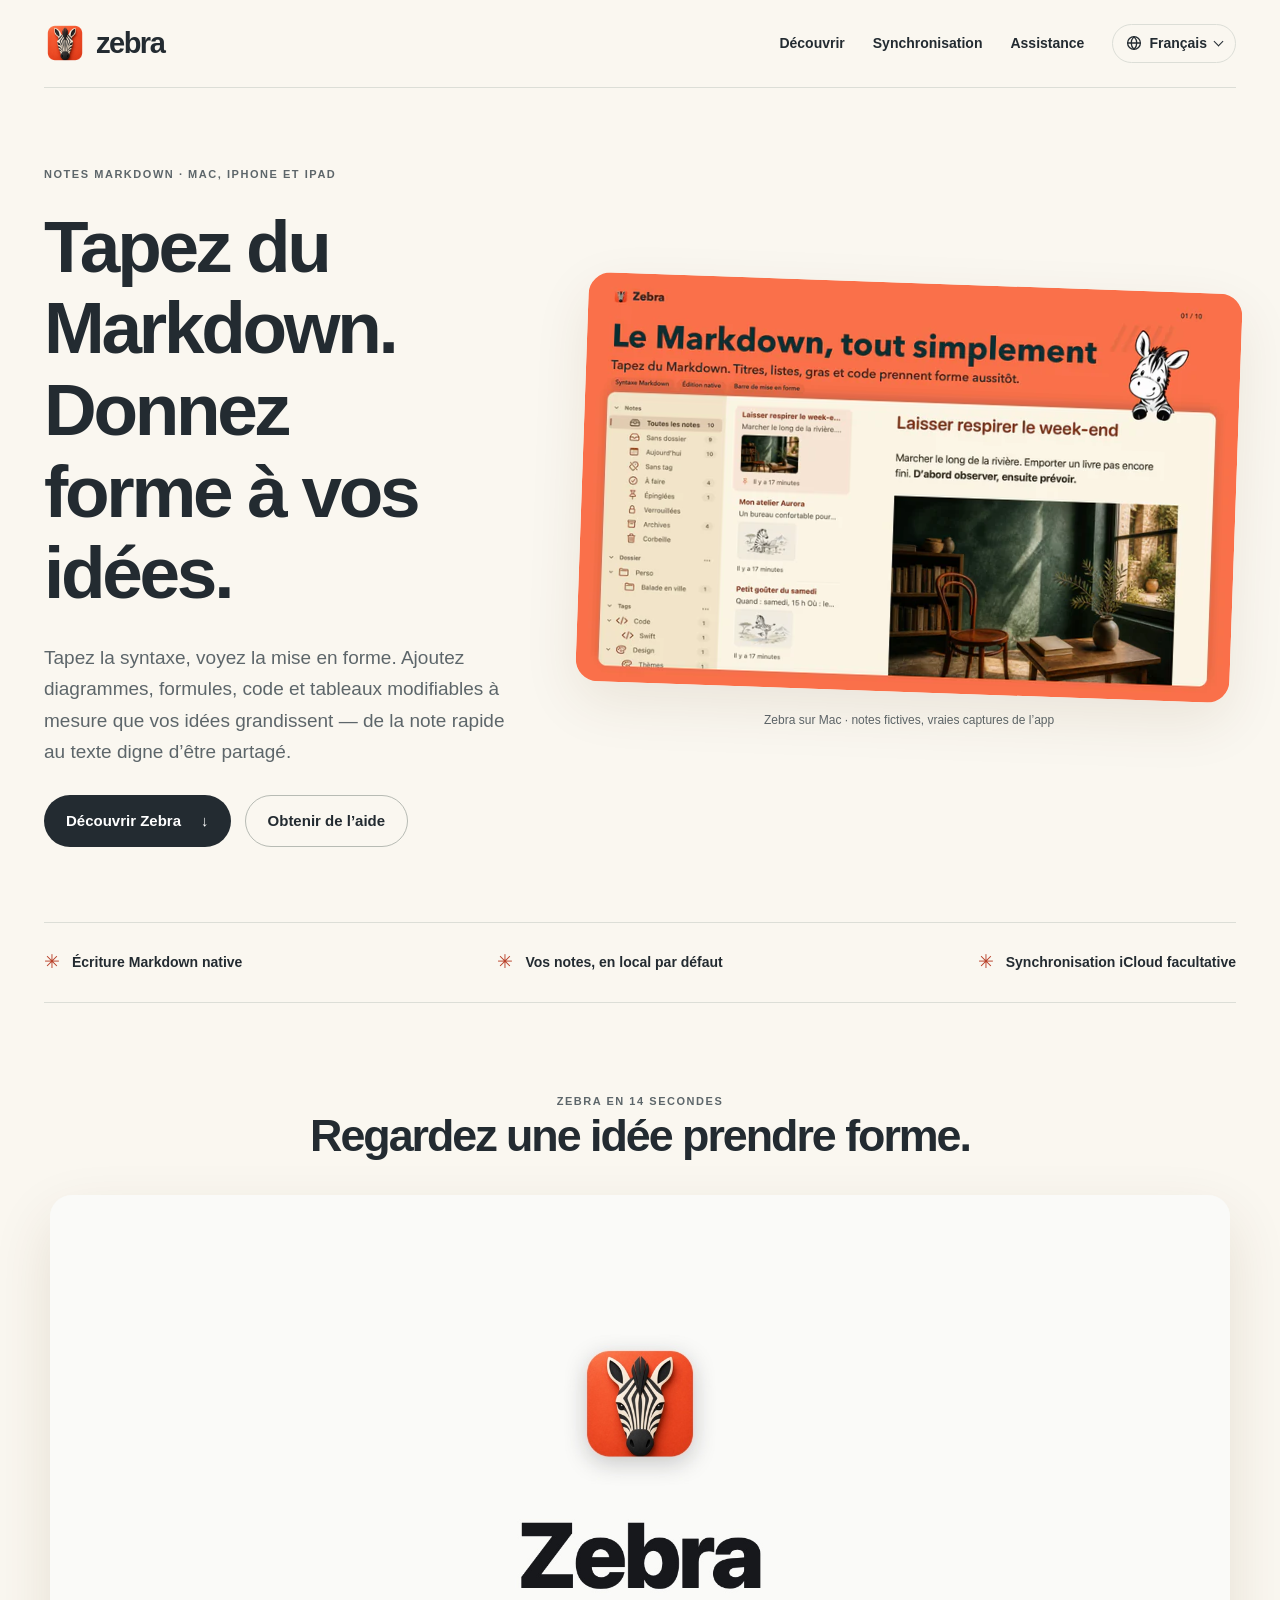
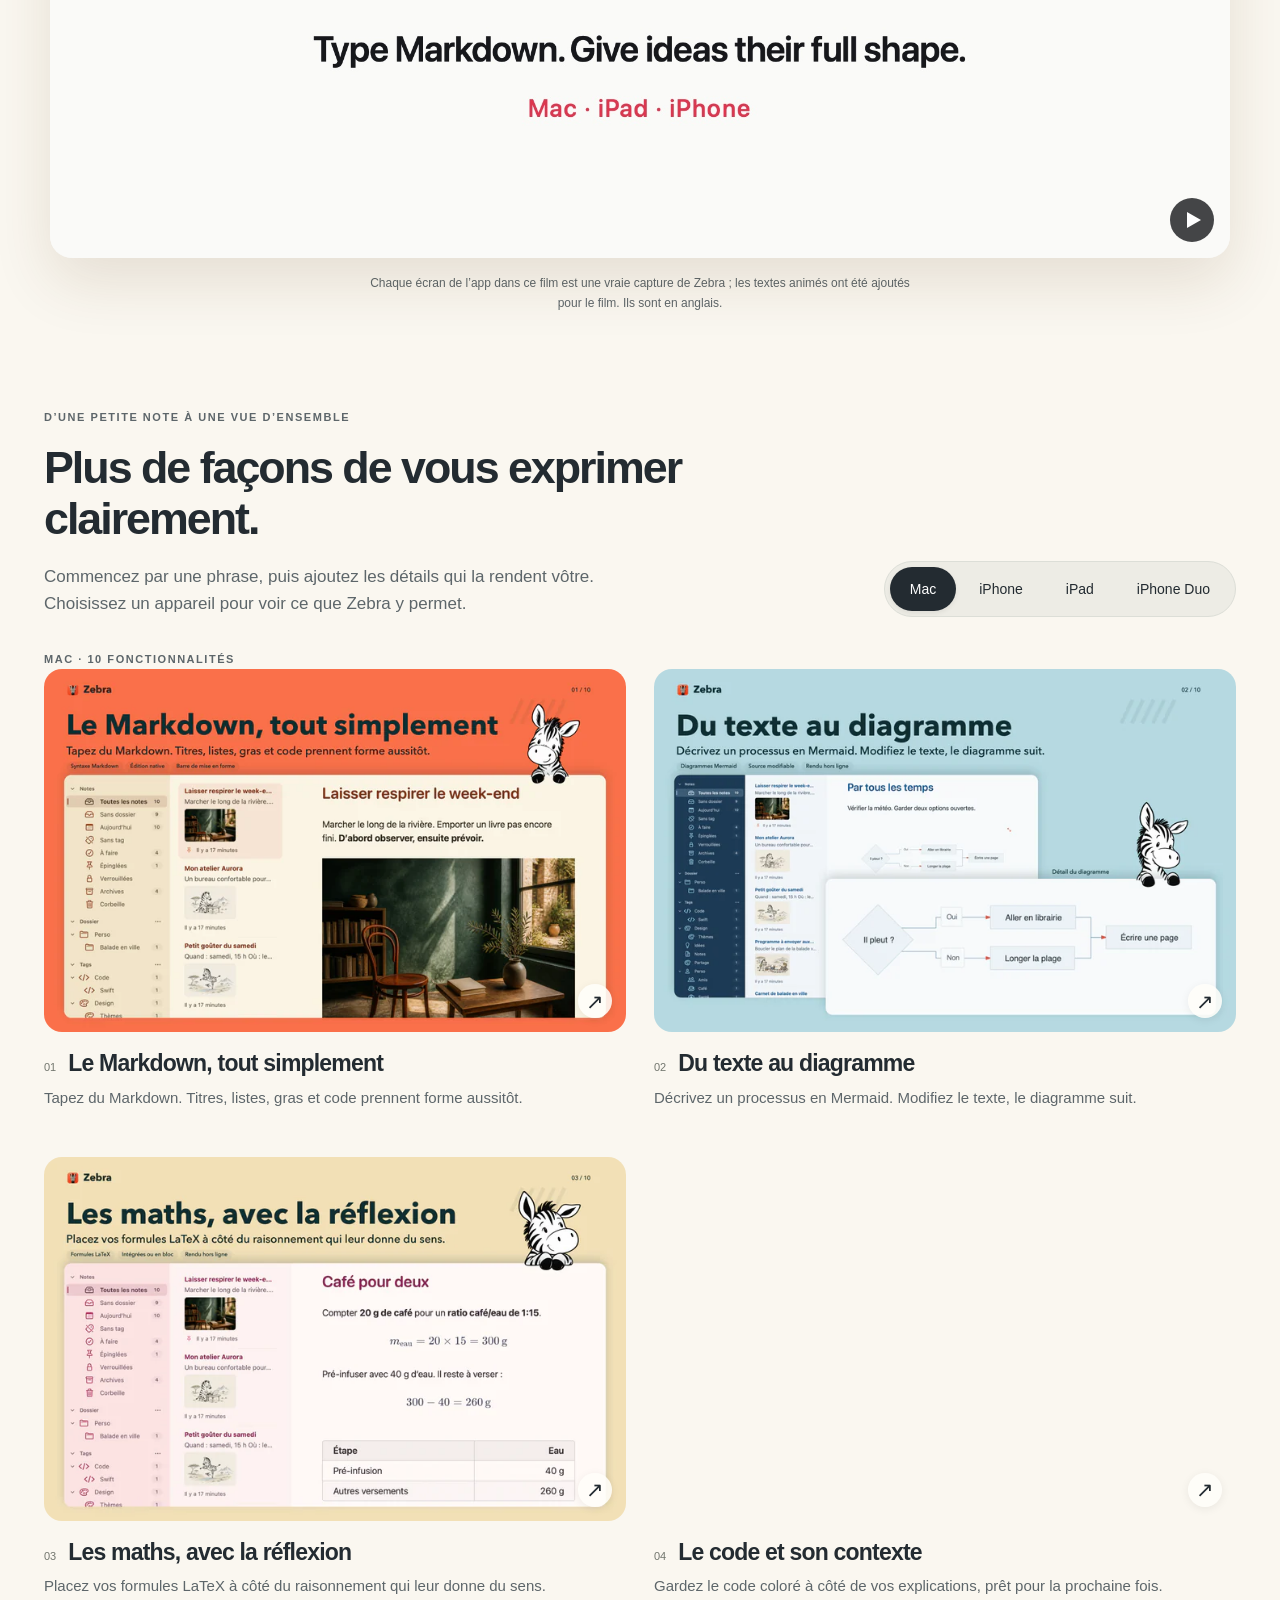
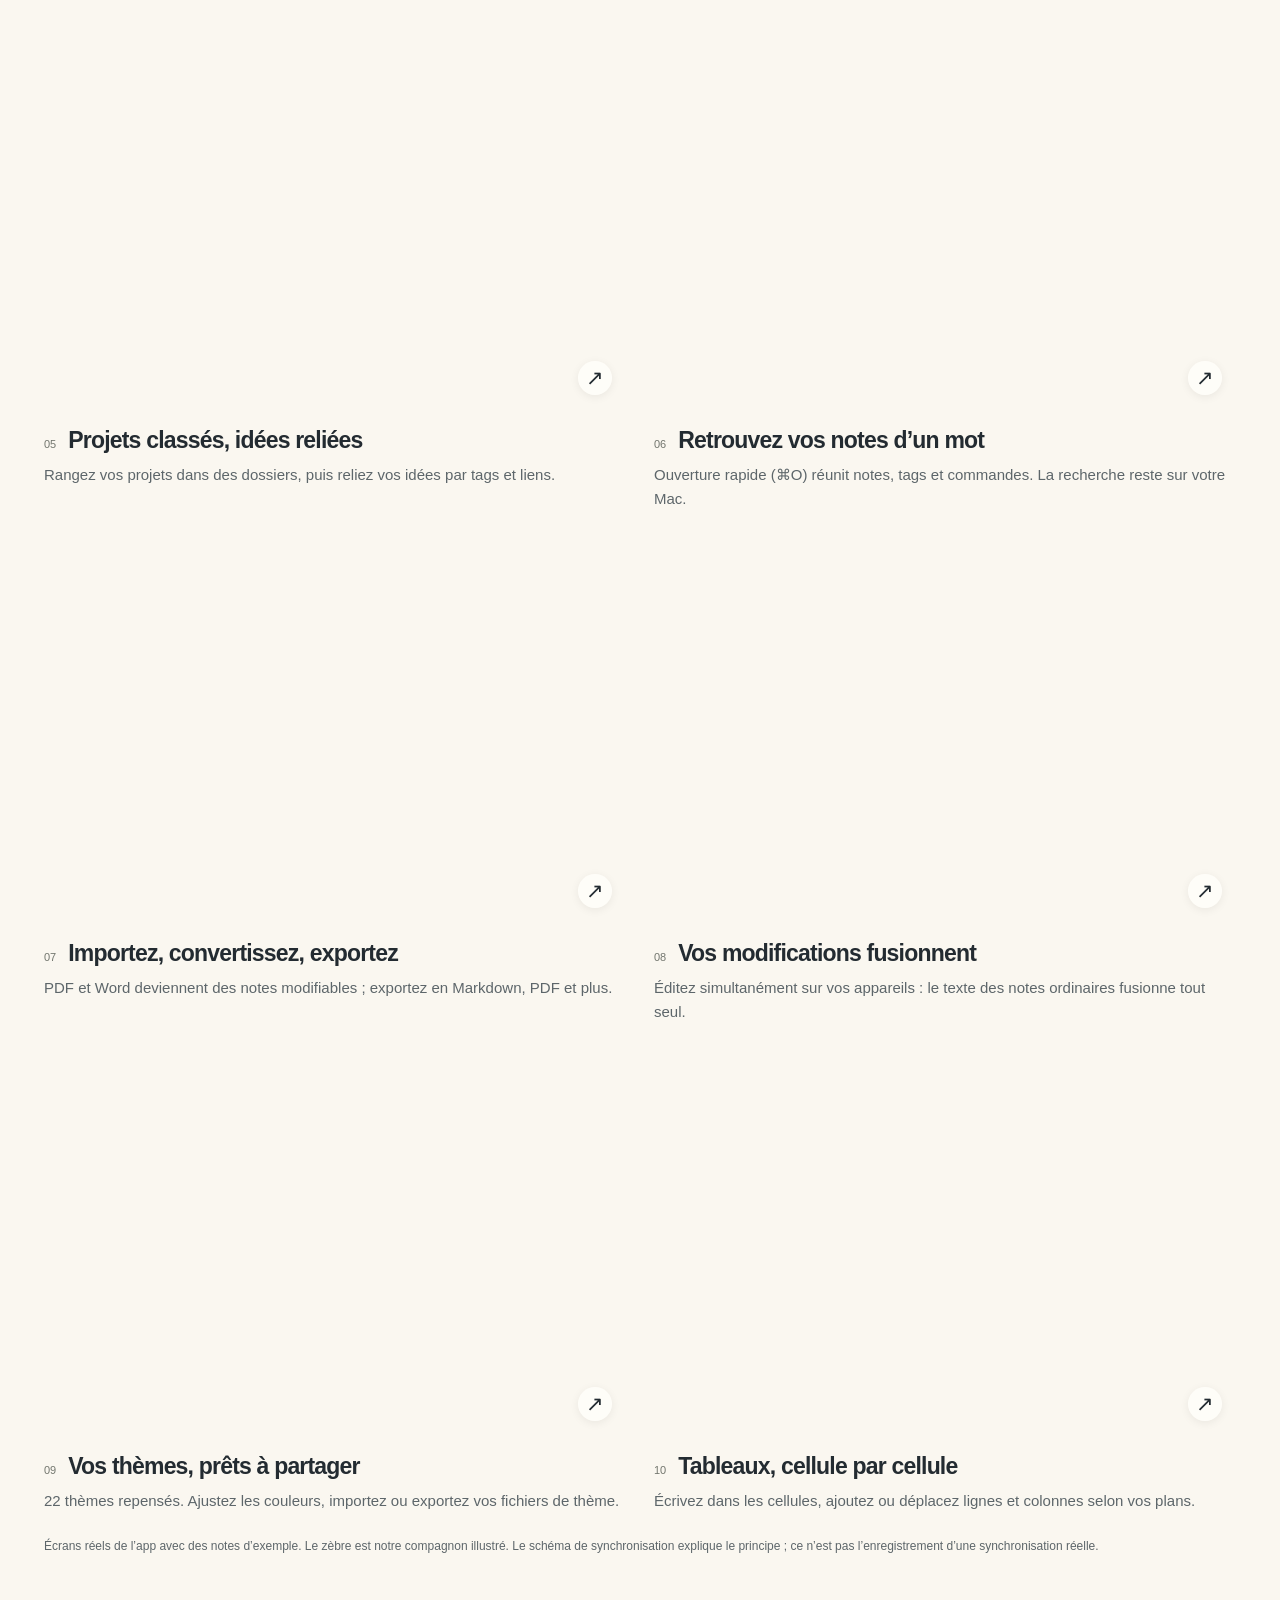
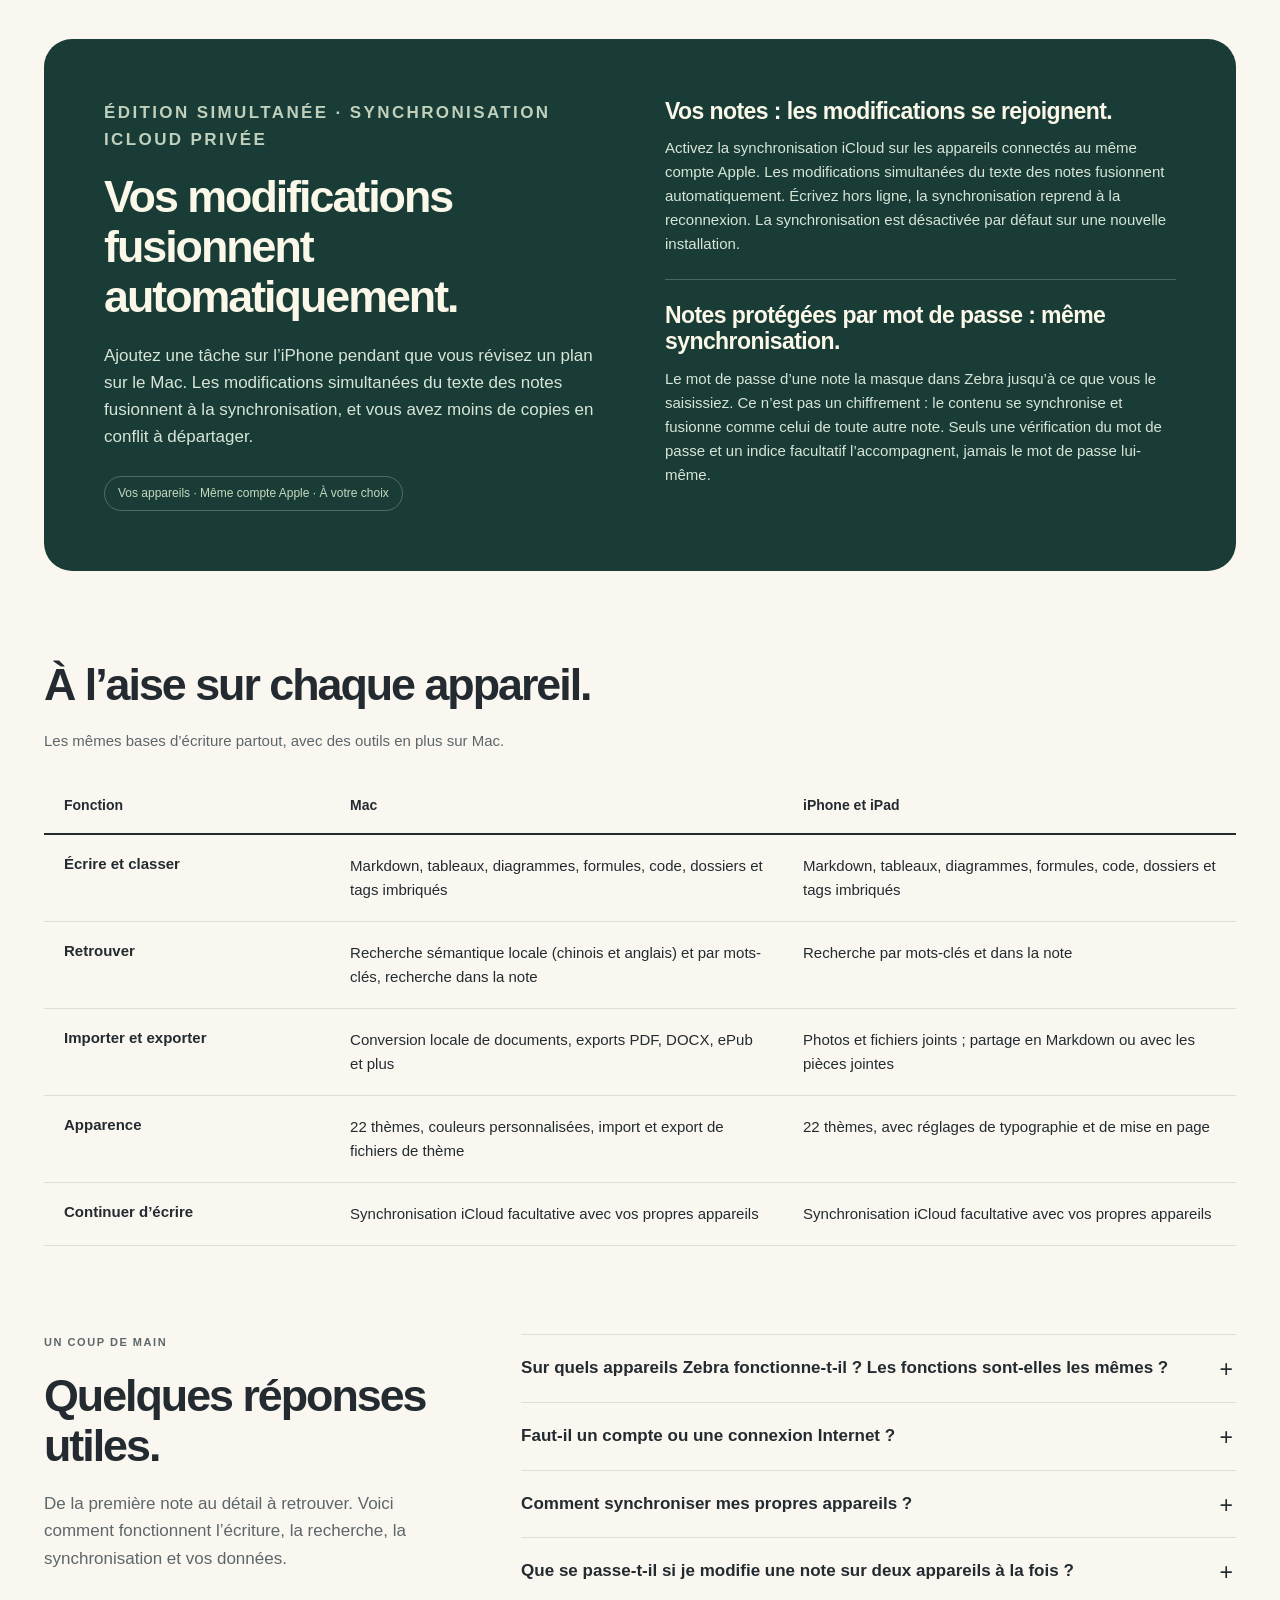
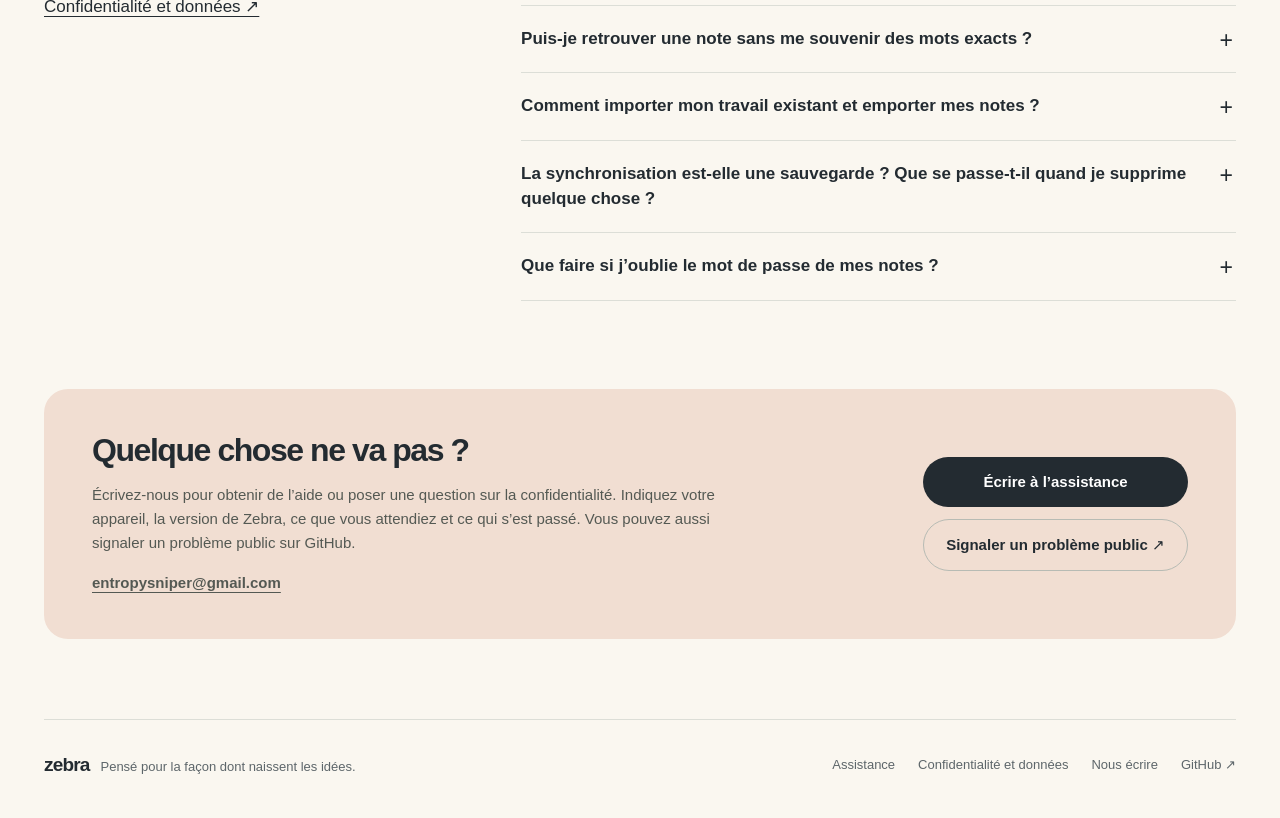
==== commit c0662c33: "Show the 2026-10-18 screenshots in four languages and describe note passwords Regenerate every poste" ====
--- a/fr/index.html
+++ b/fr/index.html
@@ -1,12 +1,12 @@
 <!doctype html>
 <html lang="fr"><head><meta charset="utf-8"><meta name="viewport" content="width=device-width, initial-scale=1"><meta name="color-scheme" content="light"><meta name="theme-color" content="#faf7f0"><meta name="referrer" content="strict-origin-when-cross-origin"><meta http-equiv="Content-Security-Policy" content="default-src 'self'; script-src 'self'; style-src 'self'; img-src 'self'; connect-src 'none'; object-src 'none'; base-uri 'self'; form-action 'none'">
-<title>Zebra — Notes Markdown, diagrammes, formules et plus</title><meta name="description" content="Un carnet Markdown natif pour Mac, iPhone et iPad. Écrivez, classez et retrouvez vos idées, puis emportez-les sur vos propres appareils. Découvrez Zebra et obtenez de l’aide."><link rel="canonical" href="https://entropysniper-app.github.io/zebra.app/fr/index.html"><link rel="alternate" hreflang="en" href="https://entropysniper-app.github.io/zebra.app/index.html"><link rel="alternate" hreflang="zh-Hans" href="https://entropysniper-app.github.io/zebra.app/zh/index.html"><link rel="alternate" hreflang="ja" href="https://entropysniper-app.github.io/zebra.app/ja/index.html"><link rel="alternate" hreflang="fr" href="https://entropysniper-app.github.io/zebra.app/fr/index.html"><link rel="alternate" hreflang="x-default" href="https://entropysniper-app.github.io/zebra.app/index.html"><meta property="og:type" content="website"><meta property="og:title" content="Zebra — Notes Markdown, diagrammes, formules et plus"><meta property="og:description" content="Un carnet Markdown natif pour Mac, iPhone et iPad. Écrivez, classez et retrouvez vos idées, puis emportez-les sur vos propres appareils. Découvrez Zebra et obtenez de l’aide."><meta property="og:url" content="https://entropysniper-app.github.io/zebra.app/fr/index.html"><meta property="og:image" content="https://entropysniper-app.github.io/zebra.app/assets/images/macos/en-US/01-write-large.webp?v=100ccf638921"><meta property="og:locale" content="fr_FR"><meta property="og:locale:alternate" content="en_US"><meta property="og:locale:alternate" content="zh_CN"><meta property="og:locale:alternate" content="ja_JP"><meta name="twitter:card" content="summary_large_image"><link rel="icon" href="../assets/images/icon.png"><link rel="apple-touch-icon" sizes="180x180" href="../assets/images/apple-touch-icon.png"><link rel="stylesheet" href="../assets/site.css"><script defer src="../assets/site.js"></script></head><body>
-<a class="skip-link" href="#main">Aller au contenu</a><div class="container"><header class="site-header"><a class="brand" href="index.html" aria-label="Zebra Accueil"><img src="../assets/images/icon.png" width="42" height="42" alt="">zebra</a><nav class="site-nav" aria-label="Navigation principale"><a class="nav-extra" href="index.html#explore">Découvrir</a><a class="nav-extra" href="index.html#sync">Synchronisation</a><a href="index.html#support">Assistance</a><details class="language-menu"><summary><svg class="globe" aria-hidden="true" focusable="false" viewBox="0 0 16 16" width="16" height="16" fill="none" stroke="currentColor" stroke-width="1.3"><circle cx="8" cy="8" r="6.4"/><path d="M1.6 8h12.8M8 1.6c1.9 2 2.8 4.1 2.8 6.4S9.9 12.4 8 14.4M8 1.6C6.1 3.6 5.2 5.7 5.2 8s.9 4.4 2.8 6.4"/></svg><span class="visually-hidden">Langue : </span><span lang="fr">Français</span></summary><ul class="language-list"><li><a href="../index.html" lang="en" hreflang="en">English</a></li><li><a href="../zh/index.html" lang="zh-Hans" hreflang="zh-Hans">简体中文</a></li><li><a href="../ja/index.html" lang="ja" hreflang="ja">日本語</a></li></ul></details></nav></header><main id="main"><section class="hero"><div><p class="eyebrow">Notes Markdown · Mac, iPhone et iPad</p><h1>Tapez du Markdown.<br>Donnez forme à vos idées.</h1><p class="lead">Tapez la syntaxe, voyez la mise en forme. Ajoutez diagrammes, formules, code et tableaux modifiables à mesure que vos idées grandissent — de la note rapide au texte digne d’être partagé.</p><div class="actions"><a class="button" href="#explore">Découvrir Zebra <span aria-hidden="true">↓</span></a><a class="button secondary" href="#support">Obtenir de l’aide</a></div></div><div><a class="hero-image-link" href="#explore" aria-label="Découvrir Zebra"><div class="poster"><img src="../assets/images/macos/en-US/01-write-large.webp?v=100ccf638921" srcset="../assets/images/macos/en-US/01-write-small.webp?v=24a178eb099c 720w, ../assets/images/macos/en-US/01-write-large.webp?v=100ccf638921 1440w" sizes="(max-width: 700px) 94vw, 55vw" width="2880" height="1800" alt="Le Markdown, tout simplement — Zebra Mac" fetchpriority="high"></div></a><p class="hero-caption">Zebra sur Mac · notes fictives, vraies captures de l’app · images en anglais</p></div></section>
+<title>Zebra — Notes Markdown, diagrammes, formules et plus</title><meta name="description" content="Un carnet Markdown natif pour Mac, iPhone et iPad. Écrivez, classez et retrouvez vos idées, puis emportez-les sur vos propres appareils. Découvrez Zebra et obtenez de l’aide."><link rel="canonical" href="https://entropysniper-app.github.io/zebra.app/fr/index.html"><link rel="alternate" hreflang="en" href="https://entropysniper-app.github.io/zebra.app/index.html"><link rel="alternate" hreflang="zh-Hans" href="https://entropysniper-app.github.io/zebra.app/zh/index.html"><link rel="alternate" hreflang="ja" href="https://entropysniper-app.github.io/zebra.app/ja/index.html"><link rel="alternate" hreflang="fr" href="https://entropysniper-app.github.io/zebra.app/fr/index.html"><link rel="alternate" hreflang="x-default" href="https://entropysniper-app.github.io/zebra.app/index.html"><meta property="og:type" content="website"><meta property="og:title" content="Zebra — Notes Markdown, diagrammes, formules et plus"><meta property="og:description" content="Un carnet Markdown natif pour Mac, iPhone et iPad. Écrivez, classez et retrouvez vos idées, puis emportez-les sur vos propres appareils. Découvrez Zebra et obtenez de l’aide."><meta property="og:url" content="https://entropysniper-app.github.io/zebra.app/fr/index.html"><meta property="og:image" content="https://entropysniper-app.github.io/zebra.app/assets/images/macos/fr-FR/01-write-large.webp?v=fe0900e857bd"><meta property="og:locale" content="fr_FR"><meta property="og:locale:alternate" content="en_US"><meta property="og:locale:alternate" content="zh_CN"><meta property="og:locale:alternate" content="ja_JP"><meta name="twitter:card" content="summary_large_image"><link rel="icon" href="../assets/images/icon.png"><link rel="apple-touch-icon" sizes="180x180" href="../assets/images/apple-touch-icon.png"><link rel="stylesheet" href="../assets/site.css"><script defer src="../assets/site.js"></script></head><body>
+<a class="skip-link" href="#main">Aller au contenu</a><div class="container"><header class="site-header"><a class="brand" href="index.html" aria-label="Zebra Accueil"><img src="../assets/images/icon.png" width="42" height="42" alt="">zebra</a><nav class="site-nav" aria-label="Navigation principale"><a class="nav-extra" href="index.html#explore">Découvrir</a><a class="nav-extra" href="index.html#sync">Synchronisation</a><a href="index.html#support">Assistance</a><details class="language-menu"><summary><svg class="globe" aria-hidden="true" focusable="false" viewBox="0 0 16 16" width="16" height="16" fill="none" stroke="currentColor" stroke-width="1.3"><circle cx="8" cy="8" r="6.4"/><path d="M1.6 8h12.8M8 1.6c1.9 2 2.8 4.1 2.8 6.4S9.9 12.4 8 14.4M8 1.6C6.1 3.6 5.2 5.7 5.2 8s.9 4.4 2.8 6.4"/></svg><span class="visually-hidden">Langue : </span><span lang="fr">Français</span></summary><ul class="language-list"><li><a href="../index.html" lang="en" hreflang="en">English</a></li><li><a href="../zh/index.html" lang="zh-Hans" hreflang="zh-Hans">简体中文</a></li><li><a href="../ja/index.html" lang="ja" hreflang="ja">日本語</a></li></ul></details></nav></header><main id="main"><section class="hero"><div><p class="eyebrow">Notes Markdown · Mac, iPhone et iPad</p><h1>Tapez du Markdown.<br>Donnez forme à vos idées.</h1><p class="lead">Tapez la syntaxe, voyez la mise en forme. Ajoutez diagrammes, formules, code et tableaux modifiables à mesure que vos idées grandissent — de la note rapide au texte digne d’être partagé.</p><div class="actions"><a class="button" href="#explore">Découvrir Zebra <span aria-hidden="true">↓</span></a><a class="button secondary" href="#support">Obtenir de l’aide</a></div></div><div><a class="hero-image-link" href="#explore" aria-label="Découvrir Zebra"><div class="poster"><img src="../assets/images/macos/fr-FR/01-write-large.webp?v=fe0900e857bd" srcset="../assets/images/macos/fr-FR/01-write-small.webp?v=47b3a5defb1a 720w, ../assets/images/macos/fr-FR/01-write-large.webp?v=fe0900e857bd 1440w" sizes="(max-width: 700px) 94vw, 55vw" width="2880" height="1800" alt="Le Markdown, tout simplement — Zebra Mac" fetchpriority="high"></div></a><p class="hero-caption">Zebra sur Mac · notes fictives, vraies captures de l’app</p></div></section>
 <div class="principles"><span>Écriture Markdown native</span><span>Vos notes, en local par défaut</span><span>Synchronisation iCloud facultative</span></div>
 <section class="film" id="film" aria-labelledby="film-title"><p class="eyebrow">Zebra en 14 secondes</p><h2 id="film-title">Regardez une idée prendre forme.</h2><div class="film-frame"><video id="promo-video" controls muted loop playsinline preload="none" poster="../assets/video/zebra-promo-en.jpg?v=9886eb8dcfa4" width="1920" height="1080" aria-label="Film de présentation de Zebra" aria-describedby="film-caption"><source src="../assets/video/zebra-promo-en.mp4?v=bd1433f5552d" type="video/mp4"></video><button class="film-toggle" type="button" hidden data-play-label="Lire la vidéo" data-pause-label="Mettre la vidéo en pause" aria-label="Lire la vidéo"><span aria-hidden="true"></span></button></div><p class="film-caption" id="film-caption">Chaque écran de l’app dans ce film est une vraie capture de Zebra ; les textes animés ont été ajoutés pour le film. Ils sont en anglais.</p></section>
-<section id="explore"><div class="section-heading"><div><p class="eyebrow">D’une petite note à une vue d’ensemble</p><h2>Plus de façons de vous exprimer clairement.</h2><p>Commencez par une phrase, puis ajoutez les détails qui la rendent vôtre. Choisissez un appareil pour voir ce que Zebra y permet.</p></div><div class="device-switch" role="group" aria-label="Choisir un appareil"><button type="button" data-device-button="macos" aria-pressed="true">Mac</button><button type="button" data-device-button="iphone" aria-pressed="false">iPhone</button><button type="button" data-device-button="ipad" aria-pressed="false">iPad</button></div></div><p id="gallery-status" class="eyebrow" aria-live="polite">Mac · 10 fonctionnalités</p><p id="gallery-fallback" class="gallery-fallback">Les captures en français pour cet appareil arrivent bientôt ; les captures en anglais sont affichées en attendant.</p><noscript><p class="no-script">Ces captures Mac et l’assistance restent accessibles sans JavaScript. Activez JavaScript pour changer d’appareil et agrandir les images.</p></noscript><div id="gallery" class="gallery" data-device="macos"><article class="feature"><button class="feature-image" type="button" data-large="../assets/images/macos/en-US/01-write-large.webp?v=100ccf638921" aria-label="Voir la capture : Le Markdown, tout simplement"><img src="../assets/images/macos/en-US/01-write-small.webp?v=24a178eb099c" srcset="../assets/images/macos/en-US/01-write-small.webp?v=24a178eb099c 720w, ../assets/images/macos/en-US/01-write-large.webp?v=100ccf638921 1440w" sizes="(max-width: 700px) 94vw, 46vw" width="2880" height="1800" alt="Le Markdown, tout simplement — Zebra Mac" loading="lazy" decoding="async"><span class="zoom-indicator" aria-hidden="true">↗</span></button><div class="feature-copy"><div class="feature-top"><span class="feature-index">01</span><h3>Le Markdown, tout simplement</h3></div><p>Tapez du Markdown. Titres, listes, gras et code prennent forme aussitôt.</p></div></article><article class="feature"><button class="feature-image" type="button" data-large="../assets/images/macos/en-US/02-diagrams-large.webp?v=155a1137bed3" aria-label="Voir la capture : Du texte au diagramme"><img src="../assets/images/macos/en-US/02-diagrams-small.webp?v=e4043d81ec0c" srcset="../assets/images/macos/en-US/02-diagrams-small.webp?v=e4043d81ec0c 720w, ../assets/images/macos/en-US/02-diagrams-large.webp?v=155a1137bed3 1440w" sizes="(max-width: 700px) 94vw, 46vw" width="2880" height="1800" alt="Du texte au diagramme — Zebra Mac" loading="lazy" decoding="async"><span class="zoom-indicator" aria-hidden="true">↗</span></button><div class="feature-copy"><div class="feature-top"><span class="feature-index">02</span><h3>Du texte au diagramme</h3></div><p>Décrivez un processus en Mermaid. Modifiez le texte, le diagramme suit.</p></div></article><article class="feature"><button class="feature-image" type="button" data-large="../assets/images/macos/en-US/03-math-large.webp?v=39b98965737d" aria-label="Voir la capture : Les maths, avec la réflexion"><img src="../assets/images/macos/en-US/03-math-small.webp?v=3473971bc3a9" srcset="../assets/images/macos/en-US/03-math-small.webp?v=3473971bc3a9 720w, ../assets/images/macos/en-US/03-math-large.webp?v=39b98965737d 1440w" sizes="(max-width: 700px) 94vw, 46vw" width="2880" height="1800" alt="Les maths, avec la réflexion — Zebra Mac" loading="lazy" decoding="async"><span class="zoom-indicator" aria-hidden="true">↗</span></button><div class="feature-copy"><div class="feature-top"><span class="feature-index">03</span><h3>Les maths, avec la réflexion</h3></div><p>Placez vos formules LaTeX à côté du raisonnement qui leur donne du sens.</p></div></article><article class="feature"><button class="feature-image" type="button" data-large="../assets/images/macos/en-US/04-code-large.webp?v=79f74a6ea4d1" aria-label="Voir la capture : Le code et son contexte"><img src="../assets/images/macos/en-US/04-code-small.webp?v=af7658b11ed4" srcset="../assets/images/macos/en-US/04-code-small.webp?v=af7658b11ed4 720w, ../assets/images/macos/en-US/04-code-large.webp?v=79f74a6ea4d1 1440w" sizes="(max-width: 700px) 94vw, 46vw" width="2880" height="1800" alt="Le code et son contexte — Zebra Mac" loading="lazy" decoding="async"><span class="zoom-indicator" aria-hidden="true">↗</span></button><div class="feature-copy"><div class="feature-top"><span class="feature-index">04</span><h3>Le code et son contexte</h3></div><p>Gardez le code coloré à côté de vos explications, prêt pour la prochaine fois.</p></div></article><article class="feature"><button class="feature-image" type="button" data-large="../assets/images/macos/en-US/05-organize-large.webp?v=dee588b7841b" aria-label="Voir la capture : Projets classés, idées reliées"><img src="../assets/images/macos/en-US/05-organize-small.webp?v=c8dacab4e317" srcset="../assets/images/macos/en-US/05-organize-small.webp?v=c8dacab4e317 720w, ../assets/images/macos/en-US/05-organize-large.webp?v=dee588b7841b 1440w" sizes="(max-width: 700px) 94vw, 46vw" width="2880" height="1800" alt="Projets classés, idées reliées — Zebra Mac" loading="lazy" decoding="async"><span class="zoom-indicator" aria-hidden="true">↗</span></button><div class="feature-copy"><div class="feature-top"><span class="feature-index">05</span><h3>Projets classés, idées reliées</h3></div><p>Rangez vos projets dans des dossiers, puis reliez vos idées par tags et liens.</p></div></article><article class="feature"><button class="feature-image" type="button" data-large="../assets/images/macos/en-US/06-search-large.webp?v=430d9109c633" aria-label="Voir la capture : Retrouvez vos notes d’un mot"><img src="../assets/images/macos/en-US/06-search-small.webp?v=f14ae2be7cb1" srcset="../assets/images/macos/en-US/06-search-small.webp?v=f14ae2be7cb1 720w, ../assets/images/macos/en-US/06-search-large.webp?v=430d9109c633 1440w" sizes="(max-width: 700px) 94vw, 46vw" width="2880" height="1800" alt="Retrouvez vos notes d’un mot — Zebra Mac" loading="lazy" decoding="async"><span class="zoom-indicator" aria-hidden="true">↗</span></button><div class="feature-copy"><div class="feature-top"><span class="feature-index">06</span><h3>Retrouvez vos notes d’un mot</h3></div><p>Ouverture rapide (⌘O) réunit notes, tags et commandes. La recherche reste sur votre Mac.</p></div></article><article class="feature"><button class="feature-image" type="button" data-large="../assets/images/macos/en-US/07-import-export-large.webp?v=57fd32e83fe4" aria-label="Voir la capture : Importez, convertissez, exportez"><img src="../assets/images/macos/en-US/07-import-export-small.webp?v=231ad5e020d6" srcset="../assets/images/macos/en-US/07-import-export-small.webp?v=231ad5e020d6 720w, ../assets/images/macos/en-US/07-import-export-large.webp?v=57fd32e83fe4 1440w" sizes="(max-width: 700px) 94vw, 46vw" width="2880" height="1800" alt="Importez, convertissez, exportez — Zebra Mac" loading="lazy" decoding="async"><span class="zoom-indicator" aria-hidden="true">↗</span></button><div class="feature-copy"><div class="feature-top"><span class="feature-index">07</span><h3>Importez, convertissez, exportez</h3></div><p>PDF et Word deviennent des notes modifiables ; exportez en Markdown, PDF et plus.</p></div></article><article class="feature"><button class="feature-image" type="button" data-large="../assets/images/macos/en-US/08-sync-large.webp?v=0b6e7846a100" aria-label="Voir la capture : Vos modifications fusionnent"><img src="../assets/images/macos/en-US/08-sync-small.webp?v=9d823f22e84d" srcset="../assets/images/macos/en-US/08-sync-small.webp?v=9d823f22e84d 720w, ../assets/images/macos/en-US/08-sync-large.webp?v=0b6e7846a100 1440w" sizes="(max-width: 700px) 94vw, 46vw" width="2880" height="1800" alt="Vos modifications fusionnent — Zebra Mac" loading="lazy" decoding="async"><span class="zoom-indicator" aria-hidden="true">↗</span></button><div class="feature-copy"><div class="feature-top"><span class="feature-index">08</span><h3>Vos modifications fusionnent</h3></div><p>Éditez simultanément sur vos appareils : le texte des notes ordinaires fusionne tout seul.</p></div></article><article class="feature"><button class="feature-image" type="button" data-large="../assets/images/macos/en-US/09-themes-large.webp?v=5fbc0e7aff3e" aria-label="Voir la capture : Vos thèmes, prêts à partager"><img src="../assets/images/macos/en-US/09-themes-small.webp?v=2f8062e11f0a" srcset="../assets/images/macos/en-US/09-themes-small.webp?v=2f8062e11f0a 720w, ../assets/images/macos/en-US/09-themes-large.webp?v=5fbc0e7aff3e 1440w" sizes="(max-width: 700px) 94vw, 46vw" width="2880" height="1800" alt="Vos thèmes, prêts à partager — Zebra Mac" loading="lazy" decoding="async"><span class="zoom-indicator" aria-hidden="true">↗</span></button><div class="feature-copy"><div class="feature-top"><span class="feature-index">09</span><h3>Vos thèmes, prêts à partager</h3></div><p>22 thèmes repensés. Ajustez les couleurs, importez ou exportez vos fichiers de thème.</p></div></article><article class="feature"><button class="feature-image" type="button" data-large="../assets/images/macos/en-US/10-tables-large.webp?v=350336465201" aria-label="Voir la capture : Tableaux, cellule par cellule"><img src="../assets/images/macos/en-US/10-tables-small.webp?v=0e3b28eeed0c" srcset="../assets/images/macos/en-US/10-tables-small.webp?v=0e3b28eeed0c 720w, ../assets/images/macos/en-US/10-tables-large.webp?v=350336465201 1440w" sizes="(max-width: 700px) 94vw, 46vw" width="2880" height="1800" alt="Tableaux, cellule par cellule — Zebra Mac" loading="lazy" decoding="async"><span class="zoom-indicator" aria-hidden="true">↗</span></button><div class="feature-copy"><div class="feature-top"><span class="feature-index">10</span><h3>Tableaux, cellule par cellule</h3></div><p>Écrivez dans les cellules, ajoutez ou déplacez lignes et colonnes selon vos plans.</p></div></article></div><p class="gallery-note">Écrans réels de l’app avec des notes d’exemple. Le zèbre est notre compagnon illustré. Le schéma de synchronisation explique le principe ; ce n’est pas l’enregistrement d’une synchronisation réelle.</p></section>
-<section id="sync" class="sync-section"><div><p class="eyebrow">Édition simultanée · Synchronisation iCloud privée</p><h2>Vos modifications<br>fusionnent automatiquement.</h2><p>Ajoutez une tâche sur l’iPhone pendant que vous révisez un plan sur le Mac. Les modifications simultanées du texte des notes ordinaires fusionnent à la synchronisation, et vous avez moins de copies en conflit à départager.</p><span class="sync-mark">Vos appareils · Même compte Apple · À votre choix</span></div><div><div class="sync-card"><h3>Notes ordinaires : les modifications se rejoignent.</h3><p>Activez la synchronisation iCloud sur les appareils connectés au même compte Apple. Les modifications simultanées du texte des notes fusionnent automatiquement. Écrivez hors ligne, la synchronisation reprend à la reconnexion. La synchronisation est désactivée par défaut sur une nouvelle installation.</p></div><div class="sync-card"><h3>Notes chiffrées : les versions sont conservées.</h3><p>Les modifications simultanées d’une note chiffrée restent des versions distinctes. Déverrouillez, examinez et restaurez ce dont vous avez besoin ; les titres et certaines métadonnées externes restent visibles.</p></div></div></section>
+<section id="explore"><div class="section-heading"><div><p class="eyebrow">D’une petite note à une vue d’ensemble</p><h2>Plus de façons de vous exprimer clairement.</h2><p>Commencez par une phrase, puis ajoutez les détails qui la rendent vôtre. Choisissez un appareil pour voir ce que Zebra y permet.</p></div><div class="device-switch" role="group" aria-label="Choisir un appareil"><button type="button" data-device-button="macos" aria-pressed="true">Mac</button><button type="button" data-device-button="iphone" aria-pressed="false">iPhone</button><button type="button" data-device-button="ipad" aria-pressed="false">iPad</button><button type="button" data-device-button="iphone-duo" aria-pressed="false">iPhone Duo</button></div></div><p id="gallery-status" class="eyebrow" aria-live="polite">Mac · 10 fonctionnalités</p><noscript><p class="no-script">Ces captures Mac et l’assistance restent accessibles sans JavaScript. Activez JavaScript pour changer d’appareil et agrandir les images.</p></noscript><div id="gallery" class="gallery" data-device="macos"><article class="feature"><button class="feature-image" type="button" data-large="../assets/images/macos/fr-FR/01-write-large.webp?v=fe0900e857bd" aria-label="Voir la capture : Le Markdown, tout simplement"><img src="../assets/images/macos/fr-FR/01-write-small.webp?v=47b3a5defb1a" srcset="../assets/images/macos/fr-FR/01-write-small.webp?v=47b3a5defb1a 720w, ../assets/images/macos/fr-FR/01-write-large.webp?v=fe0900e857bd 1440w" sizes="(max-width: 700px) 94vw, 46vw" width="2880" height="1800" alt="Le Markdown, tout simplement — Zebra Mac" loading="lazy" decoding="async"><span class="zoom-indicator" aria-hidden="true">↗</span></button><div class="feature-copy"><div class="feature-top"><span class="feature-index">01</span><h3>Le Markdown, tout simplement</h3></div><p>Tapez du Markdown. Titres, listes, gras et code prennent forme aussitôt.</p></div></article><article class="feature"><button class="feature-image" type="button" data-large="../assets/images/macos/fr-FR/02-diagrams-large.webp?v=b53cdf8503d7" aria-label="Voir la capture : Du texte au diagramme"><img src="../assets/images/macos/fr-FR/02-diagrams-small.webp?v=57a60bb7de27" srcset="../assets/images/macos/fr-FR/02-diagrams-small.webp?v=57a60bb7de27 720w, ../assets/images/macos/fr-FR/02-diagrams-large.webp?v=b53cdf8503d7 1440w" sizes="(max-width: 700px) 94vw, 46vw" width="2880" height="1800" alt="Du texte au diagramme — Zebra Mac" loading="lazy" decoding="async"><span class="zoom-indicator" aria-hidden="true">↗</span></button><div class="feature-copy"><div class="feature-top"><span class="feature-index">02</span><h3>Du texte au diagramme</h3></div><p>Décrivez un processus en Mermaid. Modifiez le texte, le diagramme suit.</p></div></article><article class="feature"><button class="feature-image" type="button" data-large="../assets/images/macos/fr-FR/03-math-large.webp?v=6b2c94ff4552" aria-label="Voir la capture : Les maths, avec la réflexion"><img src="../assets/images/macos/fr-FR/03-math-small.webp?v=83c27b122a23" srcset="../assets/images/macos/fr-FR/03-math-small.webp?v=83c27b122a23 720w, ../assets/images/macos/fr-FR/03-math-large.webp?v=6b2c94ff4552 1440w" sizes="(max-width: 700px) 94vw, 46vw" width="2880" height="1800" alt="Les maths, avec la réflexion — Zebra Mac" loading="lazy" decoding="async"><span class="zoom-indicator" aria-hidden="true">↗</span></button><div class="feature-copy"><div class="feature-top"><span class="feature-index">03</span><h3>Les maths, avec la réflexion</h3></div><p>Placez vos formules LaTeX à côté du raisonnement qui leur donne du sens.</p></div></article><article class="feature"><button class="feature-image" type="button" data-large="../assets/images/macos/fr-FR/04-code-large.webp?v=424a4c1acc21" aria-label="Voir la capture : Le code et son contexte"><img src="../assets/images/macos/fr-FR/04-code-small.webp?v=fb81ae329cd2" srcset="../assets/images/macos/fr-FR/04-code-small.webp?v=fb81ae329cd2 720w, ../assets/images/macos/fr-FR/04-code-large.webp?v=424a4c1acc21 1440w" sizes="(max-width: 700px) 94vw, 46vw" width="2880" height="1800" alt="Le code et son contexte — Zebra Mac" loading="lazy" decoding="async"><span class="zoom-indicator" aria-hidden="true">↗</span></button><div class="feature-copy"><div class="feature-top"><span class="feature-index">04</span><h3>Le code et son contexte</h3></div><p>Gardez le code coloré à côté de vos explications, prêt pour la prochaine fois.</p></div></article><article class="feature"><button class="feature-image" type="button" data-large="../assets/images/macos/fr-FR/05-organize-large.webp?v=7a06f8adcf9a" aria-label="Voir la capture : Projets classés, idées reliées"><img src="../assets/images/macos/fr-FR/05-organize-small.webp?v=e0fc4369467e" srcset="../assets/images/macos/fr-FR/05-organize-small.webp?v=e0fc4369467e 720w, ../assets/images/macos/fr-FR/05-organize-large.webp?v=7a06f8adcf9a 1440w" sizes="(max-width: 700px) 94vw, 46vw" width="2880" height="1800" alt="Projets classés, idées reliées — Zebra Mac" loading="lazy" decoding="async"><span class="zoom-indicator" aria-hidden="true">↗</span></button><div class="feature-copy"><div class="feature-top"><span class="feature-index">05</span><h3>Projets classés, idées reliées</h3></div><p>Rangez vos projets dans des dossiers, puis reliez vos idées par tags et liens.</p></div></article><article class="feature"><button class="feature-image" type="button" data-large="../assets/images/macos/fr-FR/06-search-large.webp?v=f9fb0dafbd0a" aria-label="Voir la capture : Retrouvez vos notes d’un mot"><img src="../assets/images/macos/fr-FR/06-search-small.webp?v=11d5b0d0437a" srcset="../assets/images/macos/fr-FR/06-search-small.webp?v=11d5b0d0437a 720w, ../assets/images/macos/fr-FR/06-search-large.webp?v=f9fb0dafbd0a 1440w" sizes="(max-width: 700px) 94vw, 46vw" width="2880" height="1800" alt="Retrouvez vos notes d’un mot — Zebra Mac" loading="lazy" decoding="async"><span class="zoom-indicator" aria-hidden="true">↗</span></button><div class="feature-copy"><div class="feature-top"><span class="feature-index">06</span><h3>Retrouvez vos notes d’un mot</h3></div><p>Ouverture rapide (⌘O) réunit notes, tags et commandes. La recherche reste sur votre Mac.</p></div></article><article class="feature"><button class="feature-image" type="button" data-large="../assets/images/macos/fr-FR/07-import-export-large.webp?v=b81c3cab1e5c" aria-label="Voir la capture : Importez, convertissez, exportez"><img src="../assets/images/macos/fr-FR/07-import-export-small.webp?v=002e0e62d1ea" srcset="../assets/images/macos/fr-FR/07-import-export-small.webp?v=002e0e62d1ea 720w, ../assets/images/macos/fr-FR/07-import-export-large.webp?v=b81c3cab1e5c 1440w" sizes="(max-width: 700px) 94vw, 46vw" width="2880" height="1800" alt="Importez, convertissez, exportez — Zebra Mac" loading="lazy" decoding="async"><span class="zoom-indicator" aria-hidden="true">↗</span></button><div class="feature-copy"><div class="feature-top"><span class="feature-index">07</span><h3>Importez, convertissez, exportez</h3></div><p>PDF et Word deviennent des notes modifiables ; exportez en Markdown, PDF et plus.</p></div></article><article class="feature"><button class="feature-image" type="button" data-large="../assets/images/macos/fr-FR/08-sync-large.webp?v=a7fb4697897c" aria-label="Voir la capture : Vos modifications fusionnent"><img src="../assets/images/macos/fr-FR/08-sync-small.webp?v=245ffa0b9602" srcset="../assets/images/macos/fr-FR/08-sync-small.webp?v=245ffa0b9602 720w, ../assets/images/macos/fr-FR/08-sync-large.webp?v=a7fb4697897c 1440w" sizes="(max-width: 700px) 94vw, 46vw" width="2880" height="1800" alt="Vos modifications fusionnent — Zebra Mac" loading="lazy" decoding="async"><span class="zoom-indicator" aria-hidden="true">↗</span></button><div class="feature-copy"><div class="feature-top"><span class="feature-index">08</span><h3>Vos modifications fusionnent</h3></div><p>Éditez simultanément sur vos appareils : le texte des notes ordinaires fusionne tout seul.</p></div></article><article class="feature"><button class="feature-image" type="button" data-large="../assets/images/macos/fr-FR/09-themes-large.webp?v=336c0a4c2f9a" aria-label="Voir la capture : Vos thèmes, prêts à partager"><img src="../assets/images/macos/fr-FR/09-themes-small.webp?v=fb324ef7b4c8" srcset="../assets/images/macos/fr-FR/09-themes-small.webp?v=fb324ef7b4c8 720w, ../assets/images/macos/fr-FR/09-themes-large.webp?v=336c0a4c2f9a 1440w" sizes="(max-width: 700px) 94vw, 46vw" width="2880" height="1800" alt="Vos thèmes, prêts à partager — Zebra Mac" loading="lazy" decoding="async"><span class="zoom-indicator" aria-hidden="true">↗</span></button><div class="feature-copy"><div class="feature-top"><span class="feature-index">09</span><h3>Vos thèmes, prêts à partager</h3></div><p>22 thèmes repensés. Ajustez les couleurs, importez ou exportez vos fichiers de thème.</p></div></article><article class="feature"><button class="feature-image" type="button" data-large="../assets/images/macos/fr-FR/10-tables-large.webp?v=6b9726a1bfcf" aria-label="Voir la capture : Tableaux, cellule par cellule"><img src="../assets/images/macos/fr-FR/10-tables-small.webp?v=9737fc752e8b" srcset="../assets/images/macos/fr-FR/10-tables-small.webp?v=9737fc752e8b 720w, ../assets/images/macos/fr-FR/10-tables-large.webp?v=6b9726a1bfcf 1440w" sizes="(max-width: 700px) 94vw, 46vw" width="2880" height="1800" alt="Tableaux, cellule par cellule — Zebra Mac" loading="lazy" decoding="async"><span class="zoom-indicator" aria-hidden="true">↗</span></button><div class="feature-copy"><div class="feature-top"><span class="feature-index">10</span><h3>Tableaux, cellule par cellule</h3></div><p>Écrivez dans les cellules, ajoutez ou déplacez lignes et colonnes selon vos plans.</p></div></article></div><p class="gallery-note">Écrans réels de l’app avec des notes d’exemple. Le zèbre est notre compagnon illustré. Le schéma de synchronisation explique le principe ; ce n’est pas l’enregistrement d’une synchronisation réelle.</p></section>
+<section id="sync" class="sync-section"><div><p class="eyebrow">Édition simultanée · Synchronisation iCloud privée</p><h2>Vos modifications<br>fusionnent automatiquement.</h2><p>Ajoutez une tâche sur l’iPhone pendant que vous révisez un plan sur le Mac. Les modifications simultanées du texte des notes fusionnent à la synchronisation, et vous avez moins de copies en conflit à départager.</p><span class="sync-mark">Vos appareils · Même compte Apple · À votre choix</span></div><div><div class="sync-card"><h3>Vos notes : les modifications se rejoignent.</h3><p>Activez la synchronisation iCloud sur les appareils connectés au même compte Apple. Les modifications simultanées du texte des notes fusionnent automatiquement. Écrivez hors ligne, la synchronisation reprend à la reconnexion. La synchronisation est désactivée par défaut sur une nouvelle installation.</p></div><div class="sync-card"><h3>Notes protégées par mot de passe : même synchronisation.</h3><p>Le mot de passe d’une note la masque dans Zebra jusqu’à ce que vous le saisissiez. Ce n’est pas un chiffrement : le contenu se synchronise et fusionne comme celui de toute autre note. Seuls une vérification du mot de passe et un indice facultatif l’accompagnent, jamais le mot de passe lui-même.</p></div></div></section>
 <section class="platforms"><h2>À l’aise sur chaque appareil.</h2><table class="platform-table"><caption>Les mêmes bases d’écriture partout, avec des outils en plus sur Mac.</caption><thead><tr><th scope="col">Fonction</th><th scope="col">Mac</th><th scope="col">iPhone et iPad</th></tr></thead><tbody><tr><th scope="row">Écrire et classer</th><td>Markdown, tableaux, diagrammes, formules, code, dossiers et tags imbriqués</td><td>Markdown, tableaux, diagrammes, formules, code, dossiers et tags imbriqués</td></tr><tr><th scope="row">Retrouver</th><td>Recherche sémantique locale (chinois et anglais) et par mots-clés, recherche dans la note</td><td>Recherche par mots-clés et dans la note</td></tr><tr><th scope="row">Importer et exporter</th><td>Conversion locale de documents, exports PDF, DOCX, ePub et plus</td><td>Photos et fichiers joints ; partage en Markdown ou avec les pièces jointes</td></tr><tr><th scope="row">Apparence</th><td>22 thèmes, couleurs personnalisées, import et export de fichiers de thème</td><td>22 thèmes, avec réglages de typographie et de mise en page</td></tr><tr><th scope="row">Continuer d’écrire</th><td>Synchronisation iCloud facultative avec vos propres appareils</td><td>Synchronisation iCloud facultative avec vos propres appareils</td></tr></tbody></table></section>
-<section class="support" id="support"><div class="intro"><p class="eyebrow">Un coup de main</p><h2>Quelques réponses utiles.</h2><p>De la première note au détail à retrouver. Voici comment fonctionnent l’écriture, la recherche, la synchronisation et vos données.</p><a href="privacy.html">Confidentialité et données ↗</a></div><div class="faq"><details id="faq-platforms"><summary>Sur quels appareils Zebra fonctionne-t-il ? Les fonctions sont-elles les mêmes ?</summary><div><p>Zebra nécessite macOS 14 ou version ultérieure sur Mac, et iOS 17 ou version ultérieure sur iPhone et iPad. Toutes les plateformes prennent en charge le Markdown, les tableaux, les formules, les diagrammes Mermaid, la coloration du code, les dossiers et les tags imbriqués. Le Mac propose en plus la recherche sémantique locale, la conversion de documents et davantage de formats d’export. Sur iPhone et iPad, vous disposez de la recherche par mots-clés, de la recherche dans la note, des photos et fichiers joints, et du partage en Markdown ou d’une note avec ses pièces jointes. Tous les appareils offrent 22 thèmes intégrés. Sur Mac, vous pouvez aussi créer des thèmes personnalisés et les partager en important ou en exportant des fichiers .zebratheme.</p></div></details><details id="faq-offline"><summary>Faut-il un compte ou une connexion Internet ?</summary><div><p>Aucun compte Zebra n’est nécessaire. Par défaut, vos notes sont stockées sur votre appareil, et l’écriture comme l’organisation fonctionnent hors ligne. Les modifications sont enregistrées automatiquement sur l’appareil. La synchronisation iCloud nécessite un compte Apple et une connexion. La capture web, les aperçus de liens et les pièces jointes distantes se connectent aux sites concernés.</p></div></details><details id="faq-sync-setup"><summary>Comment synchroniser mes propres appareils ?</summary><div><p>Connectez-vous au même compte Apple sur chaque appareil et vérifiez qu’iCloud est disponible. Activez ensuite la synchronisation iCloud dans les réglages de Zebra sur chaque appareil. La synchronisation est désactivée par défaut sur une nouvelle installation ; les choix existants sont conservés. La première synchronisation peut prendre du temps : gardez Zebra ouvert et une connexion réseau disponible. Si des modifications n’arrivent pas, vérifiez l’état de la synchronisation dans l’app, votre réseau et votre session iCloud. Désactiver la synchronisation sur un appareil ne la désactive pas ailleurs et n’efface pas les copies déjà présentes dans iCloud.</p></div></details><details id="faq-concurrent-edits"><summary>Que se passe-t-il si je modifie une note sur deux appareils à la fois ?</summary><div><p>Le texte des notes ordinaires est synchronisé par CRDT, qui fusionne les modifications simultanées entre appareils. Les modifications faites hors ligne peuvent rejoindre les autres à la reconnexion. Les notes chiffrées fonctionnent autrement : les modifications successives s’enchaînent, tandis que les modifications simultanées sont conservées comme versions chiffrées distinctes. S’il reste des versions à départager, ouvrez Versions des notes chiffrées, saisissez le mot de passe correspondant pour les consulter, puis choisissez la version à garder. La synchronisation relie vos propres appareils ; ce n’est pas un espace de travail partagé en équipe.</p></div></details><details id="faq-search"><summary>Puis-je retrouver une note sans me souvenir des mots exacts ?</summary><div><p>Sur Mac, appuyez sur ⌘O pour ouvrir Zebra Actions et décrivez ce dont vous vous souvenez. La recherche sémantique locale combine le sens des textes en chinois et en anglais avec les mots-clés. Aucun modèle n’est à télécharger, et la recherche par mots-clés reste disponible si les capacités sémantiques du système ne le sont pas. Les notes chiffrées sont exclues de l’index sémantique, même déverrouillées. Sur iPhone et iPad, Zebra propose pour l’instant la recherche par mots-clés et la recherche dans la note.</p></div></details><details id="faq-import-export"><summary>Comment importer mon travail existant et emporter mes notes ?</summary><div><p>Sur Mac, importez du Markdown, du HTML, des TextBundle et d’autres formats pris en charge. Les PDF contenant du texte, les fichiers DOCX, XLSX/XLS, PPTX et d’autres documents pris en charge peuvent être convertis localement en notes modifiables, en conservant les originaux. La conversion privilégie le texte et la structure ; les mises en page complexes peuvent changer. Le Mac exporte notamment en Markdown, PDF, HTML, DOCX et ePub. Sur iPhone et iPad, joignez des photos ou des fichiers, puis utilisez le menu de la note pour la partager en Markdown ou l’envoyer avec ses pièces jointes.</p></div></details><details id="faq-backup-delete"><summary>La synchronisation est-elle une sauvegarde ? Que se passe-t-il quand je supprime quelque chose ?</summary><div><p>La synchronisation transporte les modifications entre appareils ; elle ne doit pas être votre seule sauvegarde. Sur Mac, exportez depuis le menu Fichier une sauvegarde de bibliothèque .zebrabk avec vos notes et pièces jointes. Vous pouvez examiner l’effet d’une restauration avant de la lancer. Désactiver la synchronisation ou supprimer l’app n’efface ni les copies sur d’autres appareils, ni les fichiers exportés, ni les sauvegardes, ni les copies déjà présentes dans iCloud. Les notes chiffrées supprimées conservent leur historique de synchronisation pour permettre leur récupération. Il n’existe pour l’instant aucun bouton pour effacer tout l’historique dans iCloud. Gardez une copie indépendante avant de supprimer ou de restaurer un travail important.</p></div></details><details id="faq-encryption"><summary>Que faire si j’oublie le mot de passe d’une note chiffrée ?</summary><div><p>Le développeur ne conserve aucun mot de passe ni aucune clé de récupération permettant de rétablir l’accès. Conservez votre mot de passe en lieu sûr : le contenu chiffré d’une sauvegarde en a toujours besoin. Le chiffrement d’une note protège son texte et ses pièces jointes chiffrées ; les titres et certaines informations externes restent visibles. Chiffrer une note ordinaire ne peut pas retirer les copies en clair déjà synchronisées, exportées ou sauvegardées.</p></div></details></div></section>
+<section class="support" id="support"><div class="intro"><p class="eyebrow">Un coup de main</p><h2>Quelques réponses utiles.</h2><p>De la première note au détail à retrouver. Voici comment fonctionnent l’écriture, la recherche, la synchronisation et vos données.</p><a href="privacy.html">Confidentialité et données ↗</a></div><div class="faq"><details id="faq-platforms"><summary>Sur quels appareils Zebra fonctionne-t-il ? Les fonctions sont-elles les mêmes ?</summary><div><p>Zebra nécessite macOS 14 ou version ultérieure sur Mac, et iOS 17 ou version ultérieure sur iPhone et iPad. Toutes les plateformes prennent en charge le Markdown, les tableaux, les formules, les diagrammes Mermaid, la coloration du code, les dossiers et les tags imbriqués. Le Mac propose en plus la recherche sémantique locale, la conversion de documents et davantage de formats d’export. Sur iPhone et iPad, vous disposez de la recherche par mots-clés, de la recherche dans la note, des photos et fichiers joints, et du partage en Markdown ou d’une note avec ses pièces jointes. Tous les appareils offrent 22 thèmes intégrés. Sur Mac, vous pouvez aussi créer des thèmes personnalisés et les partager en important ou en exportant des fichiers .zebratheme.</p></div></details><details id="faq-offline"><summary>Faut-il un compte ou une connexion Internet ?</summary><div><p>Aucun compte Zebra n’est nécessaire. Par défaut, vos notes sont stockées sur votre appareil, et l’écriture comme l’organisation fonctionnent hors ligne. Les modifications sont enregistrées automatiquement sur l’appareil. La synchronisation iCloud nécessite un compte Apple et une connexion. La capture web, les aperçus de liens et les pièces jointes distantes se connectent aux sites concernés.</p></div></details><details id="faq-sync-setup"><summary>Comment synchroniser mes propres appareils ?</summary><div><p>Connectez-vous au même compte Apple sur chaque appareil et vérifiez qu’iCloud est disponible. Activez ensuite la synchronisation iCloud dans les réglages de Zebra sur chaque appareil. La synchronisation est désactivée par défaut sur une nouvelle installation ; les choix existants sont conservés. La première synchronisation peut prendre du temps : gardez Zebra ouvert et une connexion réseau disponible. Si des modifications n’arrivent pas, vérifiez l’état de la synchronisation dans l’app, votre réseau et votre session iCloud. Désactiver la synchronisation sur un appareil ne la désactive pas ailleurs et n’efface pas les copies déjà présentes dans iCloud.</p></div></details><details id="faq-concurrent-edits"><summary>Que se passe-t-il si je modifie une note sur deux appareils à la fois ?</summary><div><p>Le texte des notes est synchronisé par CRDT, qui fusionne les modifications simultanées entre appareils ; les notes protégées par un mot de passe se synchronisent et fusionnent de la même façon. Les modifications faites hors ligne peuvent rejoindre les autres à la reconnexion. La synchronisation relie vos propres appareils ; ce n’est pas un espace de travail partagé en équipe.</p></div></details><details id="faq-search"><summary>Puis-je retrouver une note sans me souvenir des mots exacts ?</summary><div><p>Sur Mac, appuyez sur ⌘O pour ouvrir Zebra Actions et décrivez ce dont vous vous souvenez. La recherche sémantique locale combine le sens des textes en chinois et en anglais avec les mots-clés. Aucun modèle n’est à télécharger, et la recherche par mots-clés reste disponible si les capacités sémantiques du système ne le sont pas. Les notes protégées par un mot de passe sont exclues de l’index sémantique, même déverrouillées. Sur iPhone et iPad, Zebra propose pour l’instant la recherche par mots-clés et la recherche dans la note.</p></div></details><details id="faq-import-export"><summary>Comment importer mon travail existant et emporter mes notes ?</summary><div><p>Sur Mac, importez du Markdown, du HTML, des TextBundle et d’autres formats pris en charge. Les PDF contenant du texte, les fichiers DOCX, XLSX/XLS, PPTX et d’autres documents pris en charge peuvent être convertis localement en notes modifiables, en conservant les originaux. La conversion privilégie le texte et la structure ; les mises en page complexes peuvent changer. Le Mac exporte notamment en Markdown, PDF, HTML, DOCX et ePub. Sur iPhone et iPad, joignez des photos ou des fichiers, puis utilisez le menu de la note pour la partager en Markdown ou l’envoyer avec ses pièces jointes.</p></div></details><details id="faq-backup-delete"><summary>La synchronisation est-elle une sauvegarde ? Que se passe-t-il quand je supprime quelque chose ?</summary><div><p>La synchronisation transporte les modifications entre appareils ; elle ne doit pas être votre seule sauvegarde. Sur Mac, exportez depuis le menu Fichier une sauvegarde de bibliothèque .zebrabk avec vos notes et pièces jointes. Vous pouvez examiner l’effet d’une restauration avant de la lancer. Désactiver la synchronisation ou supprimer l’app n’efface ni les copies sur d’autres appareils, ni les fichiers exportés, ni les sauvegardes, ni les copies déjà présentes dans iCloud. Supprimer une note met à jour son état actuel, mais d’anciens enregistrements de l’historique de synchronisation et les pièces jointes qu’ils référencent peuvent subsister. Il n’existe pour l’instant aucun bouton pour effacer tout l’historique dans iCloud. Gardez une copie indépendante avant de supprimer ou de restaurer un travail important.</p></div></details><details id="faq-note-password"><summary>Que faire si j’oublie le mot de passe de mes notes ?</summary><div><p>Le développeur ne peut pas le récupérer : Zebra n’enregistre jamais le mot de passe lui-même, seulement une vérification. Toutes les notes protégées partagent un seul mot de passe ; conservez-le en lieu sûr. Le mot de passe d’une note n’est pas un chiffrement : Zebra le demande seulement avant d’afficher la note, et le contenu reste en clair sur vos appareils, dans iCloud et dans les sauvegardes de bibliothèque.</p></div></details></div></section>
 <section class="contact" id="contact"><div><h2>Quelque chose ne va pas ?</h2><p>Écrivez-nous pour obtenir de l’aide ou poser une question sur la confidentialité. Indiquez votre appareil, la version de Zebra, ce que vous attendiez et ce qui s’est passé. Vous pouvez aussi signaler un problème public sur GitHub.</p><p class="contact-email"><a href="mailto:entropysniper@gmail.com">entropysniper@gmail.com</a></p></div><div class="contact-options"><a class="button" href="mailto:entropysniper@gmail.com">Écrire à l’assistance</a><a class="button secondary" href="https://github.com/entropysniper-app/zebra.app/issues/new">Signaler un problème public ↗</a></div></section></main>
-<dialog id="poster-dialog" class="poster-dialog" aria-labelledby="dialog-title"><div class="dialog-bar"><h2 id="dialog-title"></h2><button id="dialog-close" type="button" aria-label="Fermer la capture">×</button></div><img id="dialog-image" alt=""></dialog><script id="gallery-data" type="application/json">{"locale":"fr-FR","devices":{"macos":[{"headline":"Le Markdown, tout simplement","summary":"Tapez du Markdown. Titres, listes, gras et code prennent forme aussitôt.","small":"../assets/images/macos/en-US/01-write-small.webp?v=24a178eb099c","large":"../assets/images/macos/en-US/01-write-large.webp?v=100ccf638921","smallWidth":720,"largeWidth":1440,"width":2880,"height":1800,"alt":"Le Markdown, tout simplement — Zebra Mac"},{"headline":"Du texte au diagramme","summary":"Décrivez un processus en Mermaid. Modifiez le texte, le diagramme suit.","small":"../assets/images/macos/en-US/02-diagrams-small.webp?v=e4043d81ec0c","large":"../assets/images/macos/en-US/02-diagrams-large.webp?v=155a1137bed3","smallWidth":720,"largeWidth":1440,"width":2880,"height":1800,"alt":"Du texte au diagramme — Zebra Mac"},{"headline":"Les maths, avec la réflexion","summary":"Placez vos formules LaTeX à côté du raisonnement qui leur donne du sens.","small":"../assets/images/macos/en-US/03-math-small.webp?v=3473971bc3a9","large":"../assets/images/macos/en-US/03-math-large.webp?v=39b98965737d","smallWidth":720,"largeWidth":1440,"width":2880,"height":1800,"alt":"Les maths, avec la réflexion — Zebra Mac"},{"headline":"Le code et son contexte","summary":"Gardez le code coloré à côté de vos explications, prêt pour la prochaine fois.","small":"../assets/images/macos/en-US/04-code-small.webp?v=af7658b11ed4","large":"../assets/images/macos/en-US/04-code-large.webp?v=79f74a6ea4d1","smallWidth":720,"largeWidth":1440,"width":2880,"height":1800,"alt":"Le code et son contexte — Zebra Mac"},{"headline":"Projets classés, idées reliées","summary":"Rangez vos projets dans des dossiers, puis reliez vos idées par tags et liens.","small":"../assets/images/macos/en-US/05-organize-small.webp?v=c8dacab4e317","large":"../assets/images/macos/en-US/05-organize-large.webp?v=dee588b7841b","smallWidth":720,"largeWidth":1440,"width":2880,"height":1800,"alt":"Projets classés, idées reliées — Zebra Mac"},{"headline":"Retrouvez vos notes d’un mot","summary":"Ouverture rapide (⌘O) réunit notes, tags et commandes. La recherche reste sur votre Mac.","small":"../assets/images/macos/en-US/06-search-small.webp?v=f14ae2be7cb1","large":"../assets/images/macos/en-US/06-search-large.webp?v=430d9109c633","smallWidth":720,"largeWidth":1440,"width":2880,"height":1800,"alt":"Retrouvez vos notes d’un mot — Zebra Mac"},{"headline":"Importez, convertissez, exportez","summary":"PDF et Word deviennent des notes modifiables ; exportez en Markdown, PDF et plus.","small":"../assets/images/macos/en-US/07-import-export-small.webp?v=231ad5e020d6","large":"../assets/images/macos/en-US/07-import-export-large.webp?v=57fd32e83fe4","smallWidth":720,"largeWidth":1440,"width":2880,"height":1800,"alt":"Importez, convertissez, exportez — Zebra Mac"},{"headline":"Vos modifications fusionnent","summary":"Éditez simultanément sur vos appareils : le texte des notes ordinaires fusionne tout seul.","small":"../assets/images/macos/en-US/08-sync-small.webp?v=9d823f22e84d","large":"../assets/images/macos/en-US/08-sync-large.webp?v=0b6e7846a100","smallWidth":720,"largeWidth":1440,"width":2880,"height":1800,"alt":"Vos modifications fusionnent — Zebra Mac"},{"headline":"Vos thèmes, prêts à partager","summary":"22 thèmes repensés. Ajustez les couleurs, importez ou exportez vos fichiers de thème.","small":"../assets/images/macos/en-US/09-themes-small.webp?v=2f8062e11f0a","large":"../assets/images/macos/en-US/09-themes-large.webp?v=5fbc0e7aff3e","smallWidth":720,"largeWidth":1440,"width":2880,"height":1800,"alt":"Vos thèmes, prêts à partager — Zebra Mac"},{"headline":"Tableaux, cellule par cellule","summary":"Écrivez dans les cellules, ajoutez ou déplacez lignes et colonnes selon vos plans.","small":"../assets/images/macos/en-US/10-tables-small.webp?v=0e3b28eeed0c","large":"../assets/images/macos/en-US/10-tables-large.webp?v=350336465201","smallWidth":720,"largeWidth":1440,"width":2880,"height":1800,"alt":"Tableaux, cellule par cellule — Zebra Mac"}],"iphone":[{"headline":"Le Markdown, tout simplement","summary":"Tapez du Markdown. Titres, listes, gras et code prennent forme aussitôt.","small":"../assets/images/iphone/en-US/01-write-small.webp?v=b495eca50b2a","large":"../assets/images/iphone/en-US/01-write-large.webp?v=ab76ae2e254d","smallWidth":720,"largeWidth":1206,"width":1206,"height":2622,"alt":"Le Markdown, tout simplement — Zebra iPhone"},{"headline":"Du texte au diagramme","summary":"Décrivez un processus en Mermaid. Modifiez le texte, le diagramme suit.","small":"../assets/images/iphone/en-US/02-diagrams-small.webp?v=41abadf1023f","large":"../assets/images/iphone/en-US/02-diagrams-large.webp?v=d6bce378992b","smallWidth":720,"largeWidth":1206,"width":1206,"height":2622,"alt":"Du texte au diagramme — Zebra iPhone"},{"headline":"Les maths, avec la réflexion","summary":"Placez vos formules LaTeX à côté du raisonnement qui leur donne du sens.","small":"../assets/images/iphone/en-US/03-math-small.webp?v=f41854838ec5","large":"../assets/images/iphone/en-US/03-math-large.webp?v=097a3fcf0f02","smallWidth":720,"largeWidth":1206,"width":1206,"height":2622,"alt":"Les maths, avec la réflexion — Zebra iPhone"},{"headline":"Le code et son contexte","summary":"Gardez le code coloré à côté de vos explications, prêt pour la prochaine fois.","small":"../assets/images/iphone/en-US/04-code-small.webp?v=55c7ab83c6e2","large":"../assets/images/iphone/en-US/04-code-large.webp?v=e390e94f3e3d","smallWidth":720,"largeWidth":1206,"width":1206,"height":2622,"alt":"Le code et son contexte — Zebra iPhone"},{"headline":"Projets classés, idées reliées","summary":"Rangez vos projets dans des dossiers, puis reliez vos idées par tags et liens.","small":"../assets/images/iphone/en-US/05-organize-small.webp?v=16795d7fda54","large":"../assets/images/iphone/en-US/05-organize-large.webp?v=67ab3971d8cf","smallWidth":720,"largeWidth":1206,"width":1206,"height":2622,"alt":"Projets classés, idées reliées — Zebra iPhone"},{"headline":"Droit à la bonne ligne","summary":"Cherchez par mot-clé, puis repérez le passage surligné dans la note.","small":"../assets/images/iphone/en-US/06-search-small.webp?v=00c7e785b95c","large":"../assets/images/iphone/en-US/06-search-large.webp?v=333c2c833b9c","smallWidth":720,"largeWidth":1206,"width":1206,"height":2622,"alt":"Droit à la bonne ligne — Zebra iPhone"},{"headline":"Fichiers joints, notes exportées","summary":"Joignez photos et fichiers. Exportez en Markdown, ou la note et ses pièces jointes.","small":"../assets/images/iphone/en-US/07-import-export-small.webp?v=3ed9845ce24d","large":"../assets/images/iphone/en-US/07-import-export-large.webp?v=b44f1b0a4a03","smallWidth":720,"largeWidth":1206,"width":1206,"height":2622,"alt":"Fichiers joints, notes exportées — Zebra iPhone"},{"headline":"Vos modifications fusionnent","summary":"Éditez simultanément sur vos appareils : le texte des notes ordinaires fusionne tout seul.","small":"../assets/images/iphone/en-US/08-sync-small.webp?v=64655eb6f2f0","large":"../assets/images/iphone/en-US/08-sync-large.webp?v=baad1e449270","smallWidth":720,"largeWidth":1206,"width":1206,"height":2622,"alt":"Vos modifications fusionnent — Zebra iPhone"},{"headline":"22 thèmes pour vos notes","summary":"Des thèmes clairs et sombres repensés habillent ensemble texte, code et tableaux.","small":"../assets/images/iphone/en-US/09-themes-small.webp?v=fe9a58fb2333","large":"../assets/images/iphone/en-US/09-themes-large.webp?v=1c14668ba004","smallWidth":720,"largeWidth":1206,"width":1206,"height":2622,"alt":"22 thèmes pour vos notes — Zebra iPhone"},{"headline":"Tableaux, cellule par cellule","summary":"Écrivez dans les cellules. Maintenez une poignée pour déplacer lignes et colonnes.","small":"../assets/images/iphone/en-US/10-tables-small.webp?v=28827ca54173","large":"../assets/images/iphone/en-US/10-tables-large.webp?v=6798fdee075a","smallWidth":720,"largeWidth":1206,"width":1206,"height":2622,"alt":"Tableaux, cellule par cellule — Zebra iPhone"}],"ipad":[{"headline":"Le Markdown, tout simplement","summary":"Tapez du Markdown. Titres, listes, gras et code prennent forme aussitôt.","small":"../assets/images/ipad/en-US/01-write-small.webp?v=89e758c185ed","large":"../assets/images/ipad/en-US/01-write-large.webp?v=2635e445d5f9","smallWidth":720,"largeWidth":1440,"width":2752,"height":2064,"alt":"Le Markdown, tout simplement — Zebra iPad"},{"headline":"Du texte au diagramme","summary":"Décrivez un processus en Mermaid. Modifiez le texte, le diagramme suit.","small":"../assets/images/ipad/en-US/02-diagrams-small.webp?v=dc4ed3ef2459","large":"../assets/images/ipad/en-US/02-diagrams-large.webp?v=6ba2fbe87ce8","smallWidth":720,"largeWidth":1440,"width":2752,"height":2064,"alt":"Du texte au diagramme — Zebra iPad"},{"headline":"Les maths, avec la réflexion","summary":"Placez vos formules LaTeX à côté du raisonnement qui leur donne du sens.","small":"../assets/images/ipad/en-US/03-math-small.webp?v=ccfae0b33772","large":"../assets/images/ipad/en-US/03-math-large.webp?v=225bcbbaba67","smallWidth":720,"largeWidth":1440,"width":2752,"height":2064,"alt":"Les maths, avec la réflexion — Zebra iPad"},{"headline":"Le code et son contexte","summary":"Gardez le code coloré à côté de vos explications, prêt pour la prochaine fois.","small":"../assets/images/ipad/en-US/04-code-small.webp?v=84cddfe32538","large":"../assets/images/ipad/en-US/04-code-large.webp?v=65a60bc4f6d3","smallWidth":720,"largeWidth":1440,"width":2752,"height":2064,"alt":"Le code et son contexte — Zebra iPad"},{"headline":"Projets classés, idées reliées","summary":"Rangez vos projets dans des dossiers, puis reliez vos idées par tags et liens.","small":"../assets/images/ipad/en-US/05-organize-small.webp?v=237d8b04baeb","large":"../assets/images/ipad/en-US/05-organize-large.webp?v=005fd03b4862","smallWidth":720,"largeWidth":1440,"width":2752,"height":2064,"alt":"Projets classés, idées reliées — Zebra iPad"},{"headline":"Droit à la bonne ligne","summary":"Cherchez par mot-clé, puis repérez le passage surligné dans la note.","small":"../assets/images/ipad/en-US/06-search-small.webp?v=8e8c4f9e10cc","large":"../assets/images/ipad/en-US/06-search-large.webp?v=89266d516447","smallWidth":720,"largeWidth":1440,"width":2752,"height":2064,"alt":"Droit à la bonne ligne — Zebra iPad"},{"headline":"Fichiers joints, notes exportées","summary":"Joignez photos et fichiers. Exportez en Markdown, ou la note et ses pièces jointes.","small":"../assets/images/ipad/en-US/07-import-export-small.webp?v=262079fcc917","large":"../assets/images/ipad/en-US/07-import-export-large.webp?v=e53eac4f9869","smallWidth":720,"largeWidth":1440,"width":2752,"height":2064,"alt":"Fichiers joints, notes exportées — Zebra iPad"},{"headline":"Vos modifications fusionnent","summary":"Éditez simultanément sur vos appareils : le texte des notes ordinaires fusionne tout seul.","small":"../assets/images/ipad/en-US/08-sync-small.webp?v=b8fe7b379c5b","large":"../assets/images/ipad/en-US/08-sync-large.webp?v=c8701466f6d0","smallWidth":720,"largeWidth":1440,"width":2752,"height":2064,"alt":"Vos modifications fusionnent — Zebra iPad"},{"headline":"22 thèmes pour vos notes","summary":"Des thèmes clairs et sombres repensés habillent ensemble texte, code et tableaux.","small":"../assets/images/ipad/en-US/09-themes-small.webp?v=5759b0d89c9b","large":"../assets/images/ipad/en-US/09-themes-large.webp?v=d6900bbcdd44","smallWidth":720,"largeWidth":1440,"width":2752,"height":2064,"alt":"22 thèmes pour vos notes — Zebra iPad"},{"headline":"Tableaux, cellule par cellule","summary":"Écrivez dans les cellules. Maintenez une poignée pour déplacer lignes et colonnes.","small":"../assets/images/ipad/en-US/10-tables-small.webp?v=8577cfdf866a","large":"../assets/images/ipad/en-US/10-tables-large.webp?v=290a6fc8fe85","smallWidth":720,"largeWidth":1440,"width":2752,"height":2064,"alt":"Tableaux, cellule par cellule — Zebra iPad"}]},"imageLocales":{"macos":"en-US","iphone":"en-US","ipad":"en-US"},"viewLabel":"Voir la capture :","deviceLabels":{"macos":"Mac","iphone":"iPhone","ipad":"iPad"},"statusText":"10 fonctionnalités"}</script><footer class="site-footer"><div><span class="footer-brand">zebra</span> &nbsp; Pensé pour la façon dont naissent les idées.</div><nav class="footer-links" aria-label="Navigation de pied de page"><a href="index.html#support">Assistance</a><a href="privacy.html">Confidentialité et données</a><a href="mailto:entropysniper@gmail.com">Nous écrire</a><a href="https://github.com/entropysniper-app/zebra.app">GitHub ↗</a></nav></footer></div></body></html>+<dialog id="poster-dialog" class="poster-dialog" aria-labelledby="dialog-title"><div class="dialog-bar"><h2 id="dialog-title"></h2><button id="dialog-close" type="button" aria-label="Fermer la capture">×</button></div><img id="dialog-image" alt=""></dialog><script id="gallery-data" type="application/json">{"locale":"fr-FR","devices":{"macos":[{"headline":"Le Markdown, tout simplement","summary":"Tapez du Markdown. Titres, listes, gras et code prennent forme aussitôt.","small":"../assets/images/macos/fr-FR/01-write-small.webp?v=47b3a5defb1a","large":"../assets/images/macos/fr-FR/01-write-large.webp?v=fe0900e857bd","smallWidth":720,"largeWidth":1440,"width":2880,"height":1800,"alt":"Le Markdown, tout simplement — Zebra Mac"},{"headline":"Du texte au diagramme","summary":"Décrivez un processus en Mermaid. Modifiez le texte, le diagramme suit.","small":"../assets/images/macos/fr-FR/02-diagrams-small.webp?v=57a60bb7de27","large":"../assets/images/macos/fr-FR/02-diagrams-large.webp?v=b53cdf8503d7","smallWidth":720,"largeWidth":1440,"width":2880,"height":1800,"alt":"Du texte au diagramme — Zebra Mac"},{"headline":"Les maths, avec la réflexion","summary":"Placez vos formules LaTeX à côté du raisonnement qui leur donne du sens.","small":"../assets/images/macos/fr-FR/03-math-small.webp?v=83c27b122a23","large":"../assets/images/macos/fr-FR/03-math-large.webp?v=6b2c94ff4552","smallWidth":720,"largeWidth":1440,"width":2880,"height":1800,"alt":"Les maths, avec la réflexion — Zebra Mac"},{"headline":"Le code et son contexte","summary":"Gardez le code coloré à côté de vos explications, prêt pour la prochaine fois.","small":"../assets/images/macos/fr-FR/04-code-small.webp?v=fb81ae329cd2","large":"../assets/images/macos/fr-FR/04-code-large.webp?v=424a4c1acc21","smallWidth":720,"largeWidth":1440,"width":2880,"height":1800,"alt":"Le code et son contexte — Zebra Mac"},{"headline":"Projets classés, idées reliées","summary":"Rangez vos projets dans des dossiers, puis reliez vos idées par tags et liens.","small":"../assets/images/macos/fr-FR/05-organize-small.webp?v=e0fc4369467e","large":"../assets/images/macos/fr-FR/05-organize-large.webp?v=7a06f8adcf9a","smallWidth":720,"largeWidth":1440,"width":2880,"height":1800,"alt":"Projets classés, idées reliées — Zebra Mac"},{"headline":"Retrouvez vos notes d’un mot","summary":"Ouverture rapide (⌘O) réunit notes, tags et commandes. La recherche reste sur votre Mac.","small":"../assets/images/macos/fr-FR/06-search-small.webp?v=11d5b0d0437a","large":"../assets/images/macos/fr-FR/06-search-large.webp?v=f9fb0dafbd0a","smallWidth":720,"largeWidth":1440,"width":2880,"height":1800,"alt":"Retrouvez vos notes d’un mot — Zebra Mac"},{"headline":"Importez, convertissez, exportez","summary":"PDF et Word deviennent des notes modifiables ; exportez en Markdown, PDF et plus.","small":"../assets/images/macos/fr-FR/07-import-export-small.webp?v=002e0e62d1ea","large":"../assets/images/macos/fr-FR/07-import-export-large.webp?v=b81c3cab1e5c","smallWidth":720,"largeWidth":1440,"width":2880,"height":1800,"alt":"Importez, convertissez, exportez — Zebra Mac"},{"headline":"Vos modifications fusionnent","summary":"Éditez simultanément sur vos appareils : le texte des notes ordinaires fusionne tout seul.","small":"../assets/images/macos/fr-FR/08-sync-small.webp?v=245ffa0b9602","large":"../assets/images/macos/fr-FR/08-sync-large.webp?v=a7fb4697897c","smallWidth":720,"largeWidth":1440,"width":2880,"height":1800,"alt":"Vos modifications fusionnent — Zebra Mac"},{"headline":"Vos thèmes, prêts à partager","summary":"22 thèmes repensés. Ajustez les couleurs, importez ou exportez vos fichiers de thème.","small":"../assets/images/macos/fr-FR/09-themes-small.webp?v=fb324ef7b4c8","large":"../assets/images/macos/fr-FR/09-themes-large.webp?v=336c0a4c2f9a","smallWidth":720,"largeWidth":1440,"width":2880,"height":1800,"alt":"Vos thèmes, prêts à partager — Zebra Mac"},{"headline":"Tableaux, cellule par cellule","summary":"Écrivez dans les cellules, ajoutez ou déplacez lignes et colonnes selon vos plans.","small":"../assets/images/macos/fr-FR/10-tables-small.webp?v=9737fc752e8b","large":"../assets/images/macos/fr-FR/10-tables-large.webp?v=6b9726a1bfcf","smallWidth":720,"largeWidth":1440,"width":2880,"height":1800,"alt":"Tableaux, cellule par cellule — Zebra Mac"}],"iphone":[{"headline":"Le Markdown, tout simplement","summary":"Tapez du Markdown. Titres, listes, gras et code prennent forme aussitôt.","small":"../assets/images/iphone/fr-FR/01-write-small.webp?v=4d1128d73263","large":"../assets/images/iphone/fr-FR/01-write-large.webp?v=9696fd6c683c","smallWidth":720,"largeWidth":1206,"width":1206,"height":2622,"alt":"Le Markdown, tout simplement — Zebra iPhone"},{"headline":"Du texte au diagramme","summary":"Décrivez un processus en Mermaid. Modifiez le texte, le diagramme suit.","small":"../assets/images/iphone/fr-FR/02-diagrams-small.webp?v=a1a8d6cafc3d","large":"../assets/images/iphone/fr-FR/02-diagrams-large.webp?v=314d24479e4e","smallWidth":720,"largeWidth":1206,"width":1206,"height":2622,"alt":"Du texte au diagramme — Zebra iPhone"},{"headline":"Les maths, avec la réflexion","summary":"Placez vos formules LaTeX à côté du raisonnement qui leur donne du sens.","small":"../assets/images/iphone/fr-FR/03-math-small.webp?v=cae1040f130b","large":"../assets/images/iphone/fr-FR/03-math-large.webp?v=883908238838","smallWidth":720,"largeWidth":1206,"width":1206,"height":2622,"alt":"Les maths, avec la réflexion — Zebra iPhone"},{"headline":"Le code et son contexte","summary":"Gardez le code coloré à côté de vos explications, prêt pour la prochaine fois.","small":"../assets/images/iphone/fr-FR/04-code-small.webp?v=50991fa16f5f","large":"../assets/images/iphone/fr-FR/04-code-large.webp?v=bb6ebda910fe","smallWidth":720,"largeWidth":1206,"width":1206,"height":2622,"alt":"Le code et son contexte — Zebra iPhone"},{"headline":"Projets classés, idées reliées","summary":"Rangez vos projets dans des dossiers, puis reliez vos idées par tags et liens.","small":"../assets/images/iphone/fr-FR/05-organize-small.webp?v=743c5b792035","large":"../assets/images/iphone/fr-FR/05-organize-large.webp?v=66f68294beeb","smallWidth":720,"largeWidth":1206,"width":1206,"height":2622,"alt":"Projets classés, idées reliées — Zebra iPhone"},{"headline":"Droit à la bonne ligne","summary":"Cherchez par mot-clé, puis repérez le passage surligné dans la note.","small":"../assets/images/iphone/fr-FR/06-search-small.webp?v=4b43405edbdd","large":"../assets/images/iphone/fr-FR/06-search-large.webp?v=719159627674","smallWidth":720,"largeWidth":1206,"width":1206,"height":2622,"alt":"Droit à la bonne ligne — Zebra iPhone"},{"headline":"Fichiers joints, notes exportées","summary":"Joignez photos et fichiers. Exportez en Markdown, ou la note et ses pièces jointes.","small":"../assets/images/iphone/fr-FR/07-import-export-small.webp?v=e74b08f5eb16","large":"../assets/images/iphone/fr-FR/07-import-export-large.webp?v=d5c4a7fc0068","smallWidth":720,"largeWidth":1206,"width":1206,"height":2622,"alt":"Fichiers joints, notes exportées — Zebra iPhone"},{"headline":"Vos modifications fusionnent","summary":"Éditez simultanément sur vos appareils : le texte des notes ordinaires fusionne tout seul.","small":"../assets/images/iphone/fr-FR/08-sync-small.webp?v=ca89c8c8bea5","large":"../assets/images/iphone/fr-FR/08-sync-large.webp?v=13c34d34d880","smallWidth":720,"largeWidth":1206,"width":1206,"height":2622,"alt":"Vos modifications fusionnent — Zebra iPhone"},{"headline":"22 thèmes pour vos notes","summary":"Des thèmes clairs et sombres repensés habillent ensemble texte, code et tableaux.","small":"../assets/images/iphone/fr-FR/09-themes-small.webp?v=52635db98d41","large":"../assets/images/iphone/fr-FR/09-themes-large.webp?v=bb639e16ae86","smallWidth":720,"largeWidth":1206,"width":1206,"height":2622,"alt":"22 thèmes pour vos notes — Zebra iPhone"},{"headline":"Tableaux, cellule par cellule","summary":"Touchez pour écrire. Le menu ⋮ ajoute, déplace et aligne lignes et colonnes.","small":"../assets/images/iphone/fr-FR/10-tables-small.webp?v=9e4276c3309c","large":"../assets/images/iphone/fr-FR/10-tables-large.webp?v=2efb928ef634","smallWidth":720,"largeWidth":1206,"width":1206,"height":2622,"alt":"Tableaux, cellule par cellule — Zebra iPhone"}],"ipad":[{"headline":"Le Markdown, tout simplement","summary":"Tapez du Markdown. Titres, listes, gras et code prennent forme aussitôt.","small":"../assets/images/ipad/fr-FR/01-write-small.webp?v=2a0f3b67ee60","large":"../assets/images/ipad/fr-FR/01-write-large.webp?v=d8341e86fffd","smallWidth":720,"largeWidth":1440,"width":2752,"height":2064,"alt":"Le Markdown, tout simplement — Zebra iPad"},{"headline":"Du texte au diagramme","summary":"Décrivez un processus en Mermaid. Modifiez le texte, le diagramme suit.","small":"../assets/images/ipad/fr-FR/02-diagrams-small.webp?v=2f81dea37123","large":"../assets/images/ipad/fr-FR/02-diagrams-large.webp?v=2ffe1017fb65","smallWidth":720,"largeWidth":1440,"width":2752,"height":2064,"alt":"Du texte au diagramme — Zebra iPad"},{"headline":"Les maths, avec la réflexion","summary":"Placez vos formules LaTeX à côté du raisonnement qui leur donne du sens.","small":"../assets/images/ipad/fr-FR/03-math-small.webp?v=84a8f3fce48c","large":"../assets/images/ipad/fr-FR/03-math-large.webp?v=eeba7d3869ca","smallWidth":720,"largeWidth":1440,"width":2752,"height":2064,"alt":"Les maths, avec la réflexion — Zebra iPad"},{"headline":"Le code et son contexte","summary":"Gardez le code coloré à côté de vos explications, prêt pour la prochaine fois.","small":"../assets/images/ipad/fr-FR/04-code-small.webp?v=a350400552d2","large":"../assets/images/ipad/fr-FR/04-code-large.webp?v=3baa1810ae67","smallWidth":720,"largeWidth":1440,"width":2752,"height":2064,"alt":"Le code et son contexte — Zebra iPad"},{"headline":"Projets classés, idées reliées","summary":"Rangez vos projets dans des dossiers, puis reliez vos idées par tags et liens.","small":"../assets/images/ipad/fr-FR/05-organize-small.webp?v=3f764d78b994","large":"../assets/images/ipad/fr-FR/05-organize-large.webp?v=f5f6c7cef06b","smallWidth":720,"largeWidth":1440,"width":2752,"height":2064,"alt":"Projets classés, idées reliées — Zebra iPad"},{"headline":"Droit à la bonne ligne","summary":"Cherchez par mot-clé, puis repérez le passage surligné dans la note.","small":"../assets/images/ipad/fr-FR/06-search-small.webp?v=beb69d06de33","large":"../assets/images/ipad/fr-FR/06-search-large.webp?v=8504c761b672","smallWidth":720,"largeWidth":1440,"width":2752,"height":2064,"alt":"Droit à la bonne ligne — Zebra iPad"},{"headline":"Fichiers joints, notes exportées","summary":"Joignez photos et fichiers. Exportez en Markdown, ou la note et ses pièces jointes.","small":"../assets/images/ipad/fr-FR/07-import-export-small.webp?v=315341a43e08","large":"../assets/images/ipad/fr-FR/07-import-export-large.webp?v=dc3e02d6ae6a","smallWidth":720,"largeWidth":1440,"width":2752,"height":2064,"alt":"Fichiers joints, notes exportées — Zebra iPad"},{"headline":"Vos modifications fusionnent","summary":"Éditez simultanément sur vos appareils : le texte des notes ordinaires fusionne tout seul.","small":"../assets/images/ipad/fr-FR/08-sync-small.webp?v=f6ebf988ded4","large":"../assets/images/ipad/fr-FR/08-sync-large.webp?v=319a22deba0f","smallWidth":720,"largeWidth":1440,"width":2752,"height":2064,"alt":"Vos modifications fusionnent — Zebra iPad"},{"headline":"22 thèmes pour vos notes","summary":"Des thèmes clairs et sombres repensés habillent ensemble texte, code et tableaux.","small":"../assets/images/ipad/fr-FR/09-themes-small.webp?v=3e90a6bd1cd3","large":"../assets/images/ipad/fr-FR/09-themes-large.webp?v=5beffed17c8b","smallWidth":720,"largeWidth":1440,"width":2752,"height":2064,"alt":"22 thèmes pour vos notes — Zebra iPad"},{"headline":"Tableaux, cellule par cellule","summary":"Touchez pour écrire. Le menu ⋮ ajoute, déplace et aligne lignes et colonnes.","small":"../assets/images/ipad/fr-FR/10-tables-small.webp?v=7ccf692de255","large":"../assets/images/ipad/fr-FR/10-tables-large.webp?v=1bdc3aa22663","smallWidth":720,"largeWidth":1440,"width":2752,"height":2064,"alt":"Tableaux, cellule par cellule — Zebra iPad"}],"iphone-duo":[{"headline":"Le Markdown, tout simplement","summary":"Tapez du Markdown. Titres, listes, gras et code prennent forme aussitôt.","small":"../assets/images/iphone-duo/fr-FR/01-write-small.webp?v=75c1e282015d","large":"../assets/images/iphone-duo/fr-FR/01-write-large.webp?v=621b8e6c640d","smallWidth":720,"largeWidth":1440,"width":2853,"height":2007,"alt":"Le Markdown, tout simplement — Zebra iPhone Duo"},{"headline":"Du texte au diagramme","summary":"Décrivez un processus en Mermaid. Modifiez le texte, le diagramme suit.","small":"../assets/images/iphone-duo/fr-FR/02-diagrams-small.webp?v=61e428c06e1a","large":"../assets/images/iphone-duo/fr-FR/02-diagrams-large.webp?v=bb863db07916","smallWidth":720,"largeWidth":1440,"width":2853,"height":2007,"alt":"Du texte au diagramme — Zebra iPhone Duo"},{"headline":"Les maths, avec la réflexion","summary":"Placez vos formules LaTeX à côté du raisonnement qui leur donne du sens.","small":"../assets/images/iphone-duo/fr-FR/03-math-small.webp?v=50c91c2a9770","large":"../assets/images/iphone-duo/fr-FR/03-math-large.webp?v=ba06b362a27d","smallWidth":720,"largeWidth":1440,"width":2853,"height":2007,"alt":"Les maths, avec la réflexion — Zebra iPhone Duo"},{"headline":"Le code et son contexte","summary":"Gardez le code coloré à côté de vos explications, prêt pour la prochaine fois.","small":"../assets/images/iphone-duo/fr-FR/04-code-small.webp?v=98d022c6fc34","large":"../assets/images/iphone-duo/fr-FR/04-code-large.webp?v=f7d955dd2e4c","smallWidth":720,"largeWidth":1440,"width":2853,"height":2007,"alt":"Le code et son contexte — Zebra iPhone Duo"},{"headline":"Projets classés, idées reliées","summary":"Rangez vos projets dans des dossiers, puis reliez vos idées par tags et liens.","small":"../assets/images/iphone-duo/fr-FR/05-organize-small.webp?v=ffceac19e411","large":"../assets/images/iphone-duo/fr-FR/05-organize-large.webp?v=149730697cb8","smallWidth":720,"largeWidth":1440,"width":2853,"height":2007,"alt":"Projets classés, idées reliées — Zebra iPhone Duo"},{"headline":"Droit à la bonne ligne","summary":"Cherchez par mot-clé, puis repérez le passage surligné dans la note.","small":"../assets/images/iphone-duo/fr-FR/06-search-small.webp?v=0895c6b83e84","large":"../assets/images/iphone-duo/fr-FR/06-search-large.webp?v=936ce2d40f3d","smallWidth":720,"largeWidth":1440,"width":2853,"height":2007,"alt":"Droit à la bonne ligne — Zebra iPhone Duo"},{"headline":"Fichiers joints, notes exportées","summary":"Joignez photos et fichiers. Exportez en Markdown, ou la note et ses pièces jointes.","small":"../assets/images/iphone-duo/fr-FR/07-import-export-small.webp?v=6a4ea9f23372","large":"../assets/images/iphone-duo/fr-FR/07-import-export-large.webp?v=77c25c892f1d","smallWidth":720,"largeWidth":1440,"width":2853,"height":2007,"alt":"Fichiers joints, notes exportées — Zebra iPhone Duo"},{"headline":"Vos modifications fusionnent","summary":"Éditez simultanément sur vos appareils : le texte des notes ordinaires fusionne tout seul.","small":"../assets/images/iphone-duo/fr-FR/08-sync-small.webp?v=f0ece603b759","large":"../assets/images/iphone-duo/fr-FR/08-sync-large.webp?v=e68690f68c44","smallWidth":720,"largeWidth":1440,"width":2853,"height":2007,"alt":"Vos modifications fusionnent — Zebra iPhone Duo"},{"headline":"22 thèmes pour vos notes","summary":"Des thèmes clairs et sombres repensés habillent ensemble texte, code et tableaux.","small":"../assets/images/iphone-duo/fr-FR/09-themes-small.webp?v=572d8ea180b9","large":"../assets/images/iphone-duo/fr-FR/09-themes-large.webp?v=2baa04833990","smallWidth":720,"largeWidth":1440,"width":2853,"height":2007,"alt":"22 thèmes pour vos notes — Zebra iPhone Duo"},{"headline":"Tableaux, cellule par cellule","summary":"Touchez pour écrire. Le menu ⋮ ajoute, déplace et aligne lignes et colonnes.","small":"../assets/images/iphone-duo/fr-FR/10-tables-small.webp?v=ab20b0fcf300","large":"../assets/images/iphone-duo/fr-FR/10-tables-large.webp?v=9ed57b570d9d","smallWidth":720,"largeWidth":1440,"width":2853,"height":2007,"alt":"Tableaux, cellule par cellule — Zebra iPhone Duo"}]},"imageLocales":{"macos":"fr-FR","iphone":"fr-FR","ipad":"fr-FR","iphone-duo":"fr-FR"},"viewLabel":"Voir la capture :","deviceLabels":{"macos":"Mac","iphone":"iPhone","ipad":"iPad","iphone-duo":"iPhone Duo"},"statusText":"10 fonctionnalités"}</script><footer class="site-footer"><div><span class="footer-brand">zebra</span> &nbsp; Pensé pour la façon dont naissent les idées.</div><nav class="footer-links" aria-label="Navigation de pied de page"><a href="index.html#support">Assistance</a><a href="privacy.html">Confidentialité et données</a><a href="mailto:entropysniper@gmail.com">Nous écrire</a><a href="https://github.com/entropysniper-app/zebra.app">GitHub ↗</a></nav></footer></div></body></html>
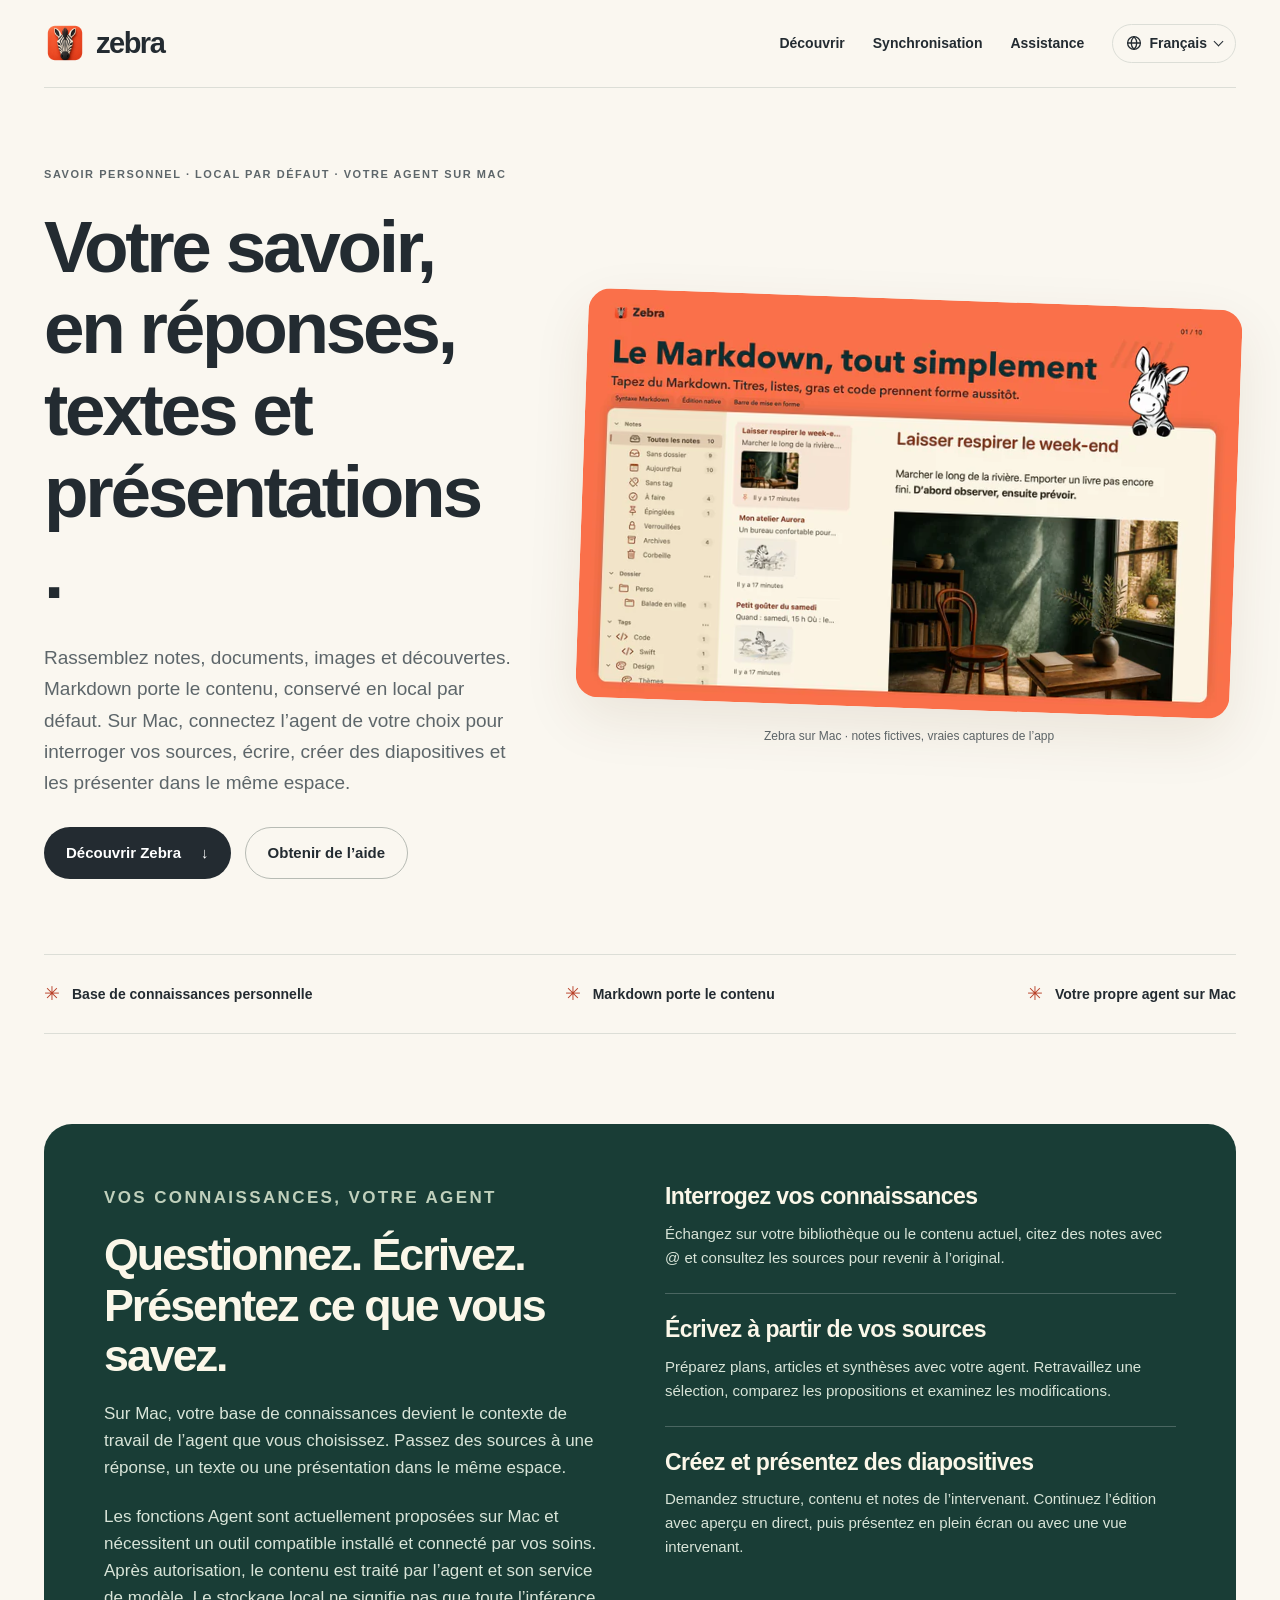
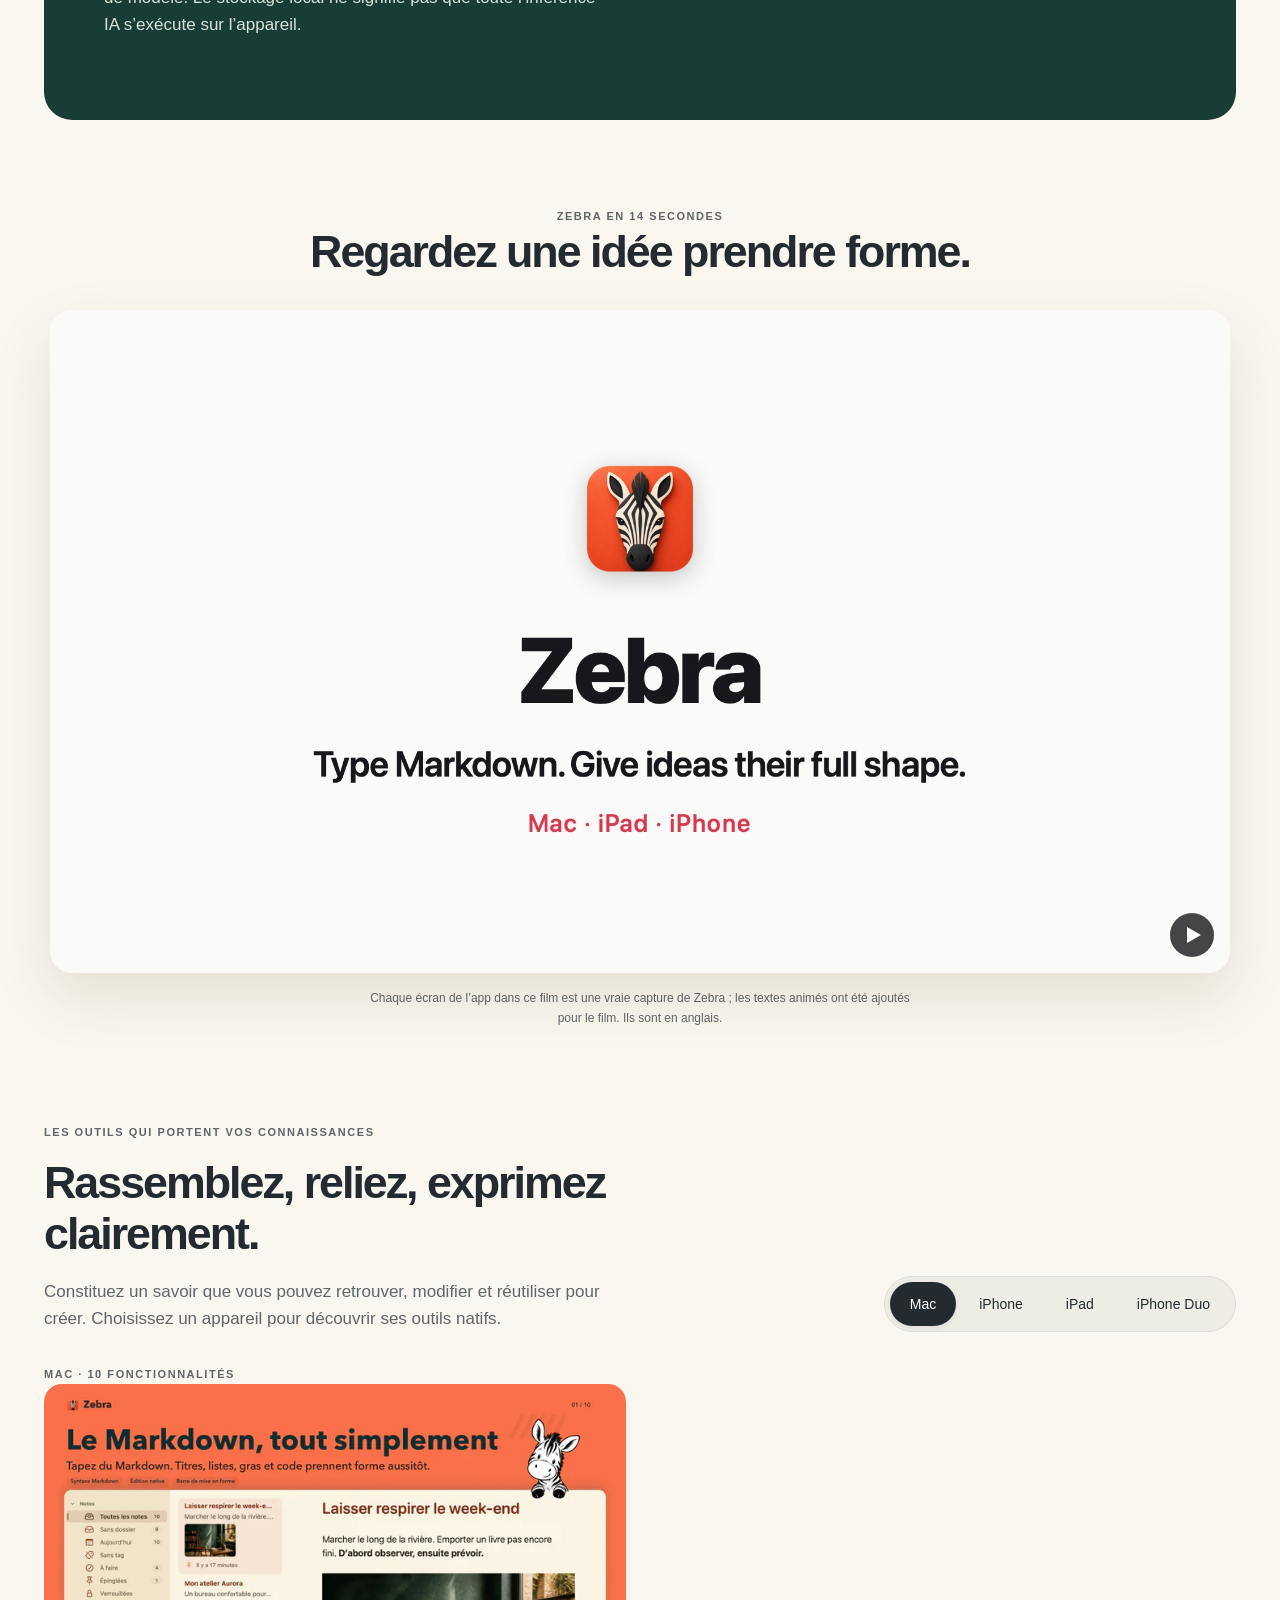
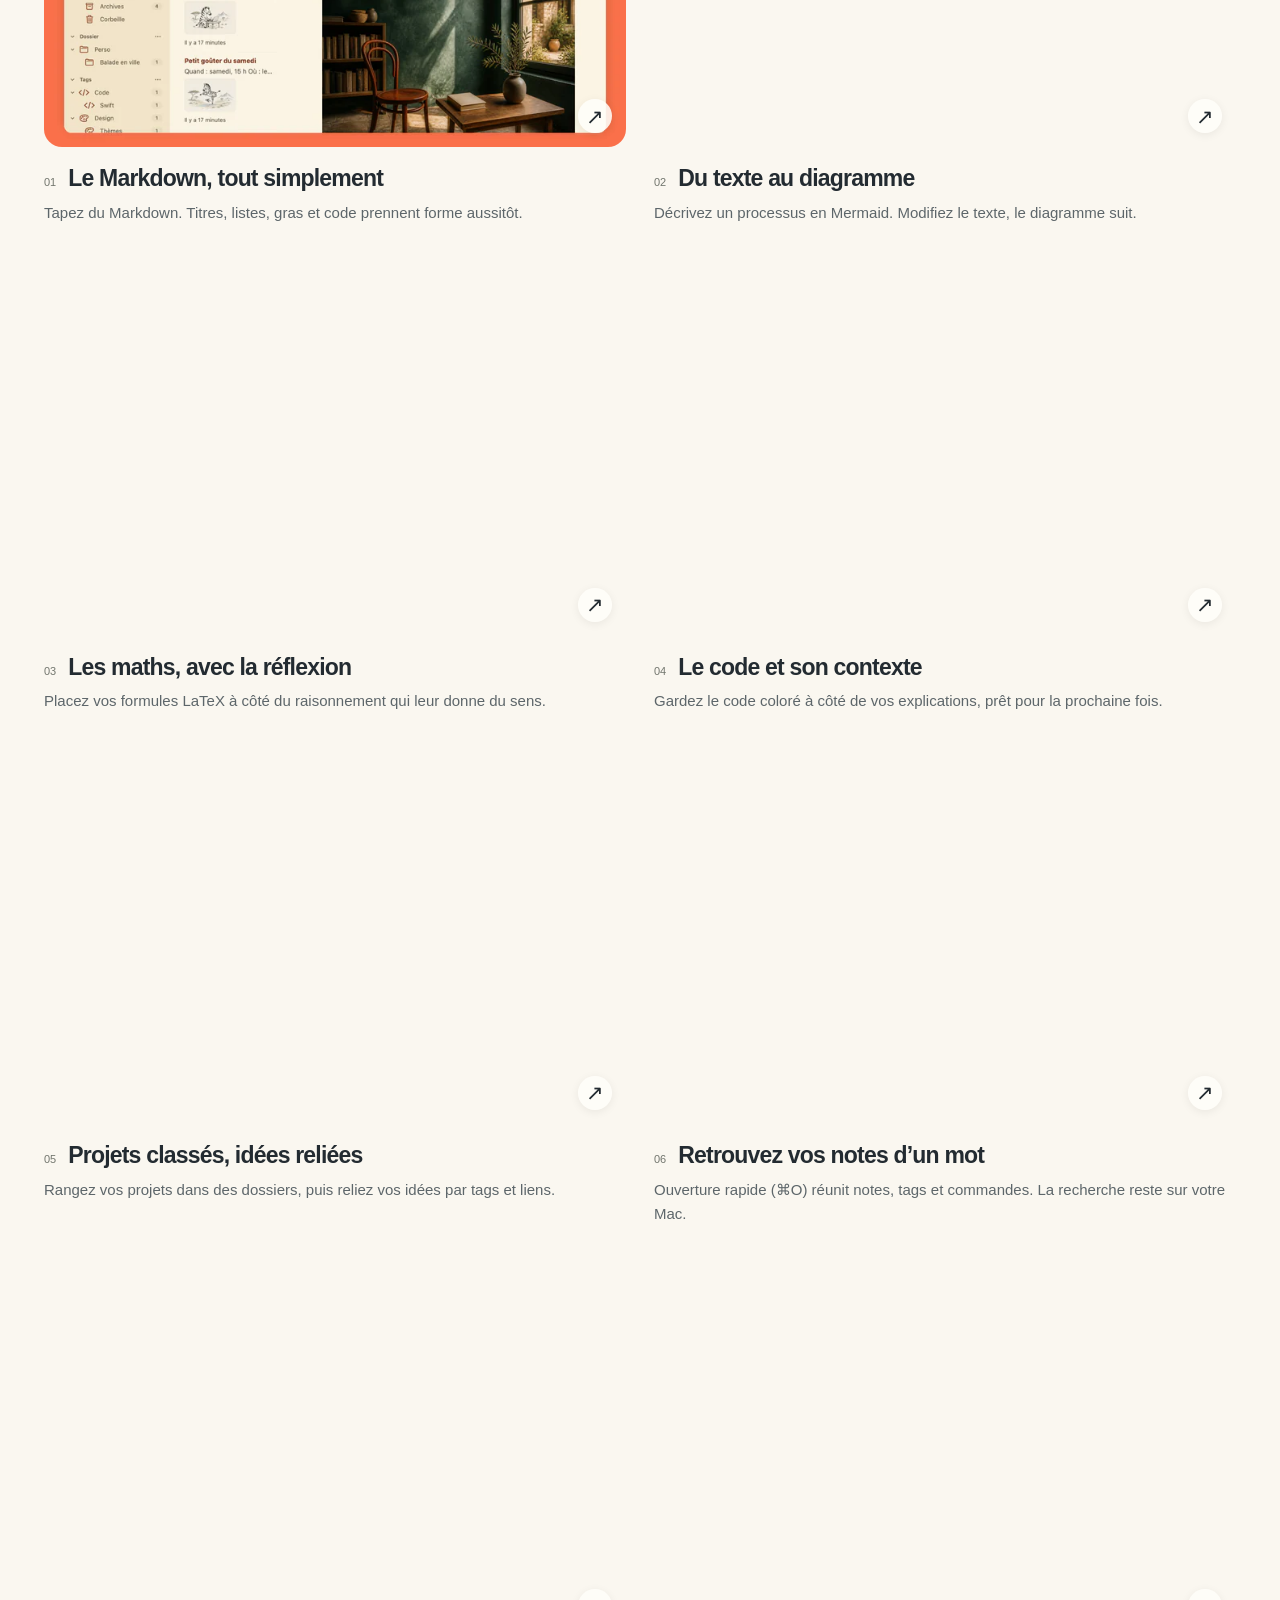
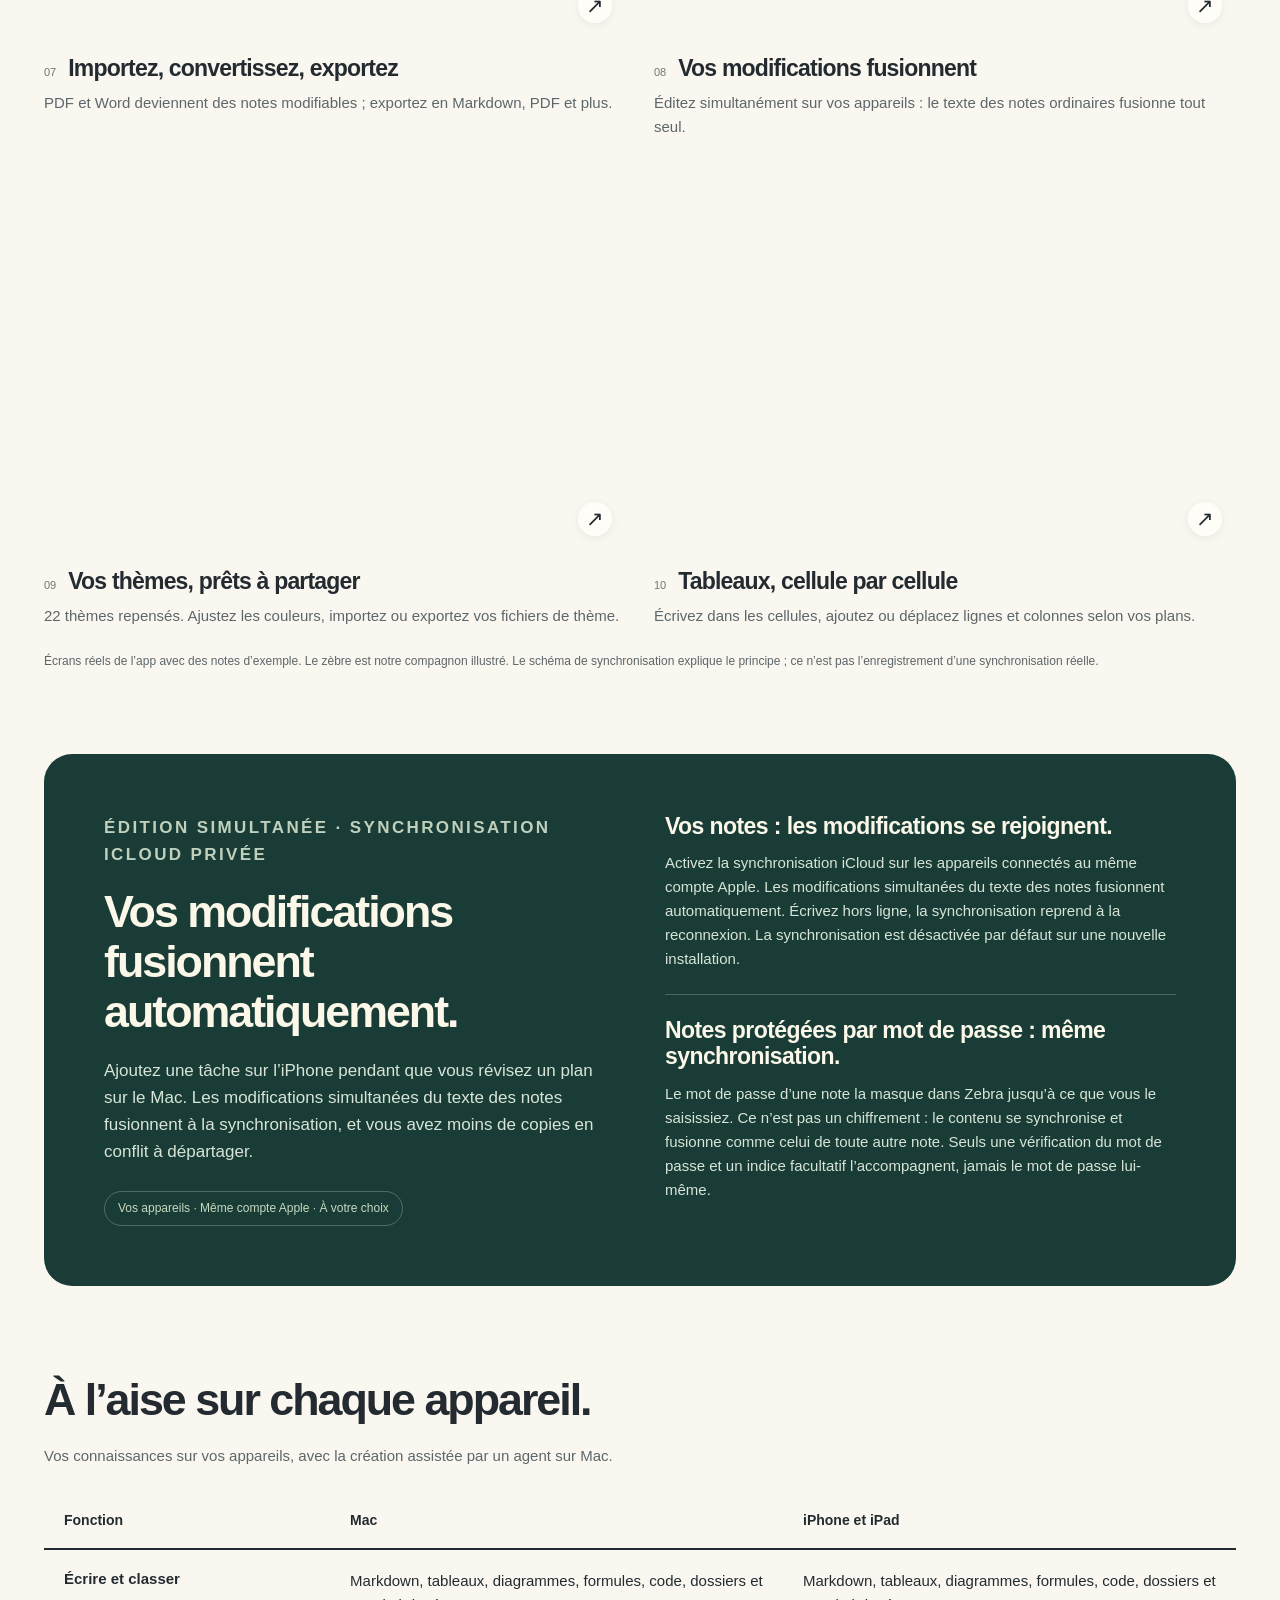
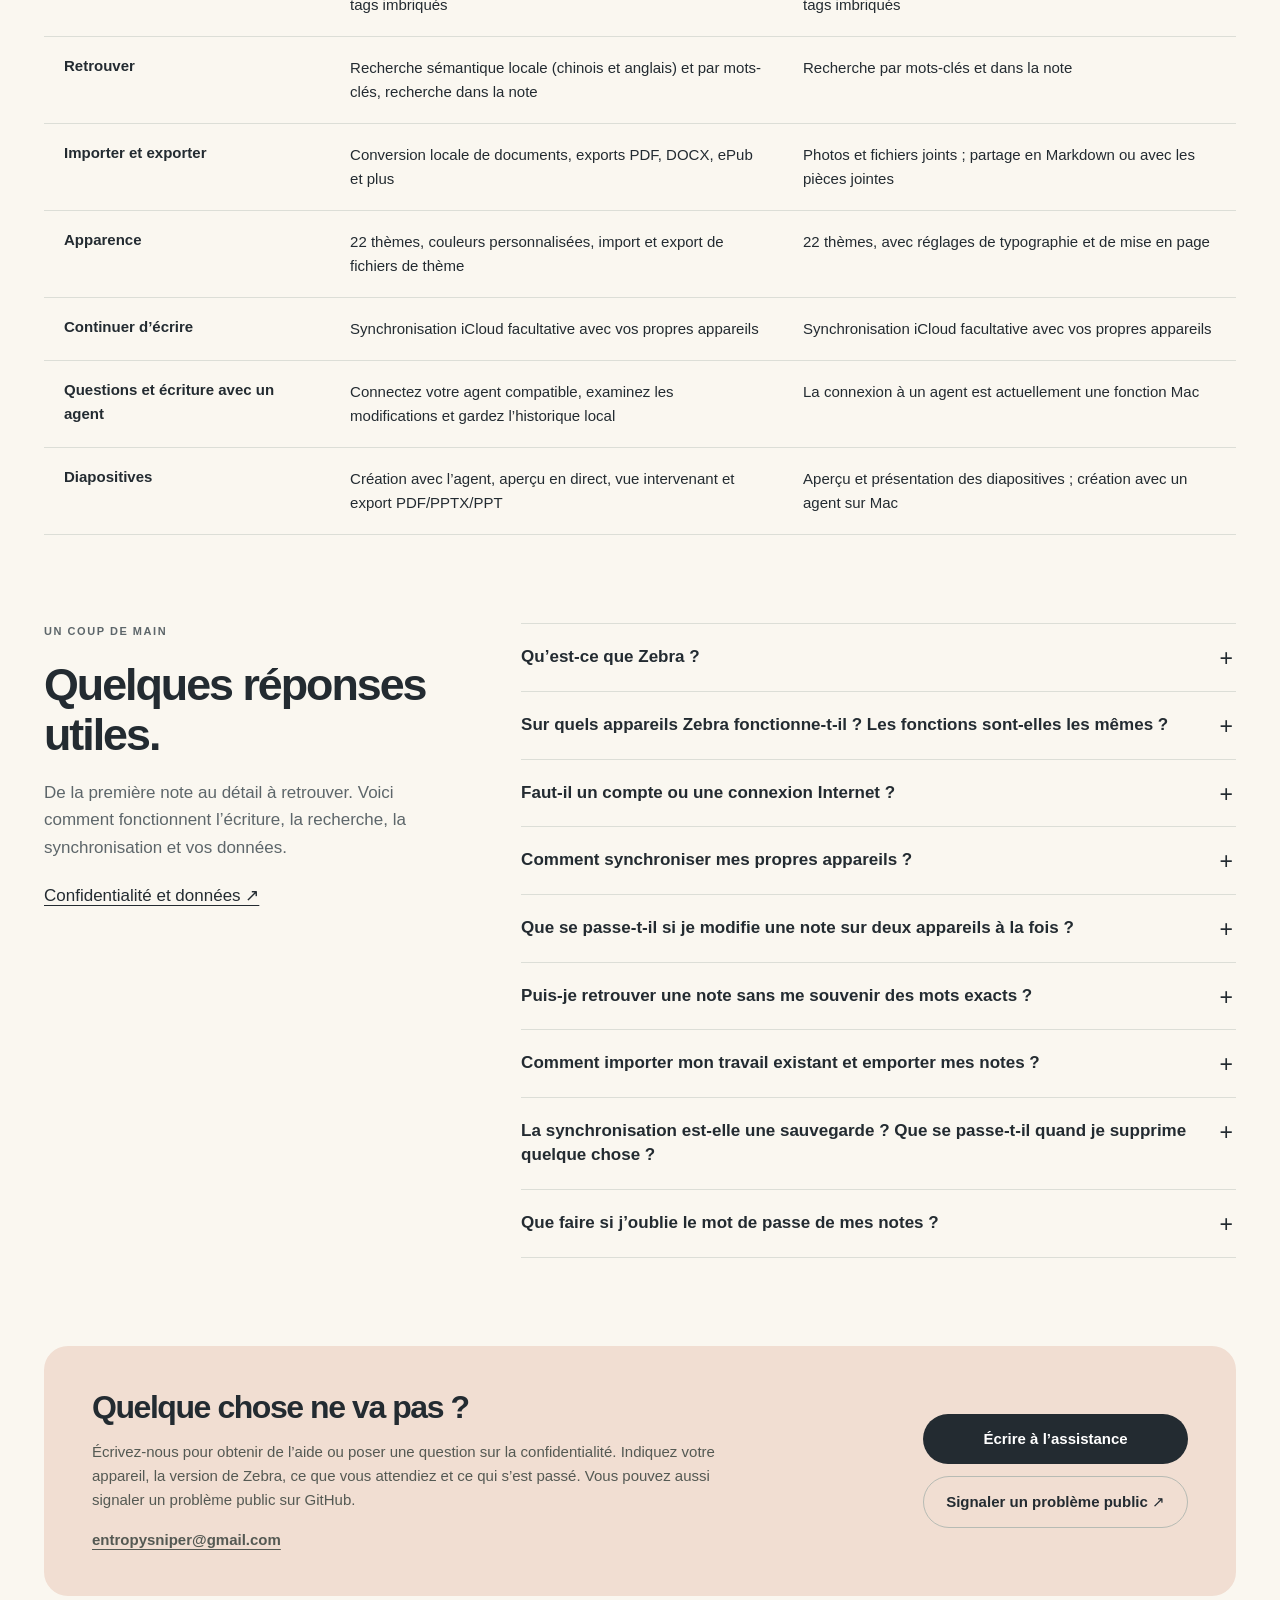
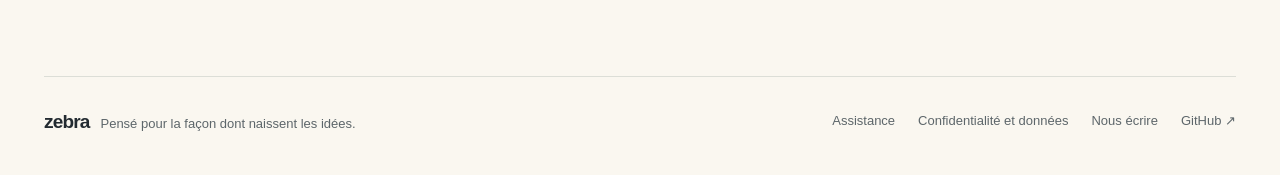
==== commit 5366c6d7: "docs(site): position Zebra as a personal knowledge base" ====
--- a/fr/index.html
+++ b/fr/index.html
@@ -1,12 +1,13 @@
 <!doctype html>
 <html lang="fr"><head><meta charset="utf-8"><meta name="viewport" content="width=device-width, initial-scale=1"><meta name="color-scheme" content="light"><meta name="theme-color" content="#faf7f0"><meta name="referrer" content="strict-origin-when-cross-origin"><meta http-equiv="Content-Security-Policy" content="default-src 'self'; script-src 'self'; style-src 'self'; img-src 'self'; connect-src 'none'; object-src 'none'; base-uri 'self'; form-action 'none'">
-<title>Zebra — Notes Markdown, diagrammes, formules et plus</title><meta name="description" content="Un carnet Markdown natif pour Mac, iPhone et iPad. Écrivez, classez et retrouvez vos idées, puis emportez-les sur vos propres appareils. Découvrez Zebra et obtenez de l’aide."><link rel="canonical" href="https://entropysniper-app.github.io/zebra.app/fr/index.html"><link rel="alternate" hreflang="en" href="https://entropysniper-app.github.io/zebra.app/index.html"><link rel="alternate" hreflang="zh-Hans" href="https://entropysniper-app.github.io/zebra.app/zh/index.html"><link rel="alternate" hreflang="ja" href="https://entropysniper-app.github.io/zebra.app/ja/index.html"><link rel="alternate" hreflang="fr" href="https://entropysniper-app.github.io/zebra.app/fr/index.html"><link rel="alternate" hreflang="x-default" href="https://entropysniper-app.github.io/zebra.app/index.html"><meta property="og:type" content="website"><meta property="og:title" content="Zebra — Notes Markdown, diagrammes, formules et plus"><meta property="og:description" content="Un carnet Markdown natif pour Mac, iPhone et iPad. Écrivez, classez et retrouvez vos idées, puis emportez-les sur vos propres appareils. Découvrez Zebra et obtenez de l’aide."><meta property="og:url" content="https://entropysniper-app.github.io/zebra.app/fr/index.html"><meta property="og:image" content="https://entropysniper-app.github.io/zebra.app/assets/images/macos/fr-FR/01-write-large.webp?v=fe0900e857bd"><meta property="og:locale" content="fr_FR"><meta property="og:locale:alternate" content="en_US"><meta property="og:locale:alternate" content="zh_CN"><meta property="og:locale:alternate" content="ja_JP"><meta name="twitter:card" content="summary_large_image"><link rel="icon" href="../assets/images/icon.png"><link rel="apple-touch-icon" sizes="180x180" href="../assets/images/apple-touch-icon.png"><link rel="stylesheet" href="../assets/site.css"><script defer src="../assets/site.js"></script></head><body>
-<a class="skip-link" href="#main">Aller au contenu</a><div class="container"><header class="site-header"><a class="brand" href="index.html" aria-label="Zebra Accueil"><img src="../assets/images/icon.png" width="42" height="42" alt="">zebra</a><nav class="site-nav" aria-label="Navigation principale"><a class="nav-extra" href="index.html#explore">Découvrir</a><a class="nav-extra" href="index.html#sync">Synchronisation</a><a href="index.html#support">Assistance</a><details class="language-menu"><summary><svg class="globe" aria-hidden="true" focusable="false" viewBox="0 0 16 16" width="16" height="16" fill="none" stroke="currentColor" stroke-width="1.3"><circle cx="8" cy="8" r="6.4"/><path d="M1.6 8h12.8M8 1.6c1.9 2 2.8 4.1 2.8 6.4S9.9 12.4 8 14.4M8 1.6C6.1 3.6 5.2 5.7 5.2 8s.9 4.4 2.8 6.4"/></svg><span class="visually-hidden">Langue : </span><span lang="fr">Français</span></summary><ul class="language-list"><li><a href="../index.html" lang="en" hreflang="en">English</a></li><li><a href="../zh/index.html" lang="zh-Hans" hreflang="zh-Hans">简体中文</a></li><li><a href="../ja/index.html" lang="ja" hreflang="ja">日本語</a></li></ul></details></nav></header><main id="main"><section class="hero"><div><p class="eyebrow">Notes Markdown · Mac, iPhone et iPad</p><h1>Tapez du Markdown.<br>Donnez forme à vos idées.</h1><p class="lead">Tapez la syntaxe, voyez la mise en forme. Ajoutez diagrammes, formules, code et tableaux modifiables à mesure que vos idées grandissent — de la note rapide au texte digne d’être partagé.</p><div class="actions"><a class="button" href="#explore">Découvrir Zebra <span aria-hidden="true">↓</span></a><a class="button secondary" href="#support">Obtenir de l’aide</a></div></div><div><a class="hero-image-link" href="#explore" aria-label="Découvrir Zebra"><div class="poster"><img src="../assets/images/macos/fr-FR/01-write-large.webp?v=fe0900e857bd" srcset="../assets/images/macos/fr-FR/01-write-small.webp?v=47b3a5defb1a 720w, ../assets/images/macos/fr-FR/01-write-large.webp?v=fe0900e857bd 1440w" sizes="(max-width: 700px) 94vw, 55vw" width="2880" height="1800" alt="Le Markdown, tout simplement — Zebra Mac" fetchpriority="high"></div></a><p class="hero-caption">Zebra sur Mac · notes fictives, vraies captures de l’app</p></div></section>
-<div class="principles"><span>Écriture Markdown native</span><span>Vos notes, en local par défaut</span><span>Synchronisation iCloud facultative</span></div>
+<title>Zebra — Votre base de connaissances personnelle et locale</title><meta name="description" content="Gardez vos connaissances en local, avec Markdown comme support. Sur Mac, connectez votre agent IA pour questionner, écrire, créer des slides et présenter."><link rel="canonical" href="https://entropysniper-app.github.io/zebra.app/fr/index.html"><link rel="alternate" hreflang="en" href="https://entropysniper-app.github.io/zebra.app/index.html"><link rel="alternate" hreflang="zh-Hans" href="https://entropysniper-app.github.io/zebra.app/zh/index.html"><link rel="alternate" hreflang="ja" href="https://entropysniper-app.github.io/zebra.app/ja/index.html"><link rel="alternate" hreflang="fr" href="https://entropysniper-app.github.io/zebra.app/fr/index.html"><link rel="alternate" hreflang="x-default" href="https://entropysniper-app.github.io/zebra.app/index.html"><meta property="og:type" content="website"><meta property="og:title" content="Zebra — Votre base de connaissances personnelle et locale"><meta property="og:description" content="Gardez vos connaissances en local, avec Markdown comme support. Sur Mac, connectez votre agent IA pour questionner, écrire, créer des slides et présenter."><meta property="og:url" content="https://entropysniper-app.github.io/zebra.app/fr/index.html"><meta property="og:image" content="https://entropysniper-app.github.io/zebra.app/assets/images/macos/fr-FR/01-write-large.webp?v=fe0900e857bd"><meta property="og:locale" content="fr_FR"><meta property="og:locale:alternate" content="en_US"><meta property="og:locale:alternate" content="zh_CN"><meta property="og:locale:alternate" content="ja_JP"><meta name="twitter:card" content="summary_large_image"><link rel="icon" href="../assets/images/icon.png"><link rel="apple-touch-icon" sizes="180x180" href="../assets/images/apple-touch-icon.png"><link rel="stylesheet" href="../assets/site.css"><script defer src="../assets/site.js"></script></head><body>
+<a class="skip-link" href="#main">Aller au contenu</a><div class="container"><header class="site-header"><a class="brand" href="index.html" aria-label="Zebra Accueil"><img src="../assets/images/icon.png" width="42" height="42" alt="">zebra</a><nav class="site-nav" aria-label="Navigation principale"><a class="nav-extra" href="index.html#explore">Découvrir</a><a class="nav-extra" href="index.html#sync">Synchronisation</a><a href="index.html#support">Assistance</a><details class="language-menu"><summary><svg class="globe" aria-hidden="true" focusable="false" viewBox="0 0 16 16" width="16" height="16" fill="none" stroke="currentColor" stroke-width="1.3"><circle cx="8" cy="8" r="6.4"/><path d="M1.6 8h12.8M8 1.6c1.9 2 2.8 4.1 2.8 6.4S9.9 12.4 8 14.4M8 1.6C6.1 3.6 5.2 5.7 5.2 8s.9 4.4 2.8 6.4"/></svg><span class="visually-hidden">Langue : </span><span lang="fr">Français</span></summary><ul class="language-list"><li><a href="../index.html" lang="en" hreflang="en">English</a></li><li><a href="../zh/index.html" lang="zh-Hans" hreflang="zh-Hans">简体中文</a></li><li><a href="../ja/index.html" lang="ja" hreflang="ja">日本語</a></li></ul></details></nav></header><main id="main"><section class="hero"><div><p class="eyebrow">Savoir personnel · Local par défaut · Votre agent sur Mac</p><h1>Votre savoir,<br>en réponses, textes et présentations.</h1><p class="lead">Rassemblez notes, documents, images et découvertes. Markdown porte le contenu, conservé en local par défaut. Sur Mac, connectez l’agent de votre choix pour interroger vos sources, écrire, créer des diapositives et les présenter dans le même espace.</p><div class="actions"><a class="button" href="#explore">Découvrir Zebra <span aria-hidden="true">↓</span></a><a class="button secondary" href="#support">Obtenir de l’aide</a></div></div><div><a class="hero-image-link" href="#explore" aria-label="Découvrir Zebra"><div class="poster"><img src="../assets/images/macos/fr-FR/01-write-large.webp?v=fe0900e857bd" srcset="../assets/images/macos/fr-FR/01-write-small.webp?v=47b3a5defb1a 720w, ../assets/images/macos/fr-FR/01-write-large.webp?v=fe0900e857bd 1440w" sizes="(max-width: 700px) 94vw, 55vw" width="2880" height="1800" alt="Le Markdown, tout simplement — Zebra Mac" fetchpriority="high"></div></a><p class="hero-caption">Zebra sur Mac · notes fictives, vraies captures de l’app</p></div></section>
+<div class="principles"><span>Base de connaissances personnelle</span><span>Markdown porte le contenu</span><span>Votre propre agent sur Mac</span></div>
+<section id="intelligence" class="sync-section"><div><p class="eyebrow">Vos connaissances, votre agent</p><h2>Questionnez. Écrivez.<br>Présentez ce que vous savez.</h2><p>Sur Mac, votre base de connaissances devient le contexte de travail de l’agent que vous choisissez. Passez des sources à une réponse, un texte ou une présentation dans le même espace.</p><p class="notice">Les fonctions Agent sont actuellement proposées sur Mac et nécessitent un outil compatible installé et connecté par vos soins. Après autorisation, le contenu est traité par l’agent et son service de modèle. Le stockage local ne signifie pas que toute l’inférence IA s’exécute sur l’appareil.</p></div><div><div class="sync-card"><h3>Interrogez vos connaissances</h3><p>Échangez sur votre bibliothèque ou le contenu actuel, citez des notes avec @ et consultez les sources pour revenir à l’original.</p></div><div class="sync-card"><h3>Écrivez à partir de vos sources</h3><p>Préparez plans, articles et synthèses avec votre agent. Retravaillez une sélection, comparez les propositions et examinez les modifications.</p></div><div class="sync-card"><h3>Créez et présentez des diapositives</h3><p>Demandez structure, contenu et notes de l’intervenant. Continuez l’édition avec aperçu en direct, puis présentez en plein écran ou avec une vue intervenant.</p></div></div></section>
 <section class="film" id="film" aria-labelledby="film-title"><p class="eyebrow">Zebra en 14 secondes</p><h2 id="film-title">Regardez une idée prendre forme.</h2><div class="film-frame"><video id="promo-video" controls muted loop playsinline preload="none" poster="../assets/video/zebra-promo-en.jpg?v=9886eb8dcfa4" width="1920" height="1080" aria-label="Film de présentation de Zebra" aria-describedby="film-caption"><source src="../assets/video/zebra-promo-en.mp4?v=bd1433f5552d" type="video/mp4"></video><button class="film-toggle" type="button" hidden data-play-label="Lire la vidéo" data-pause-label="Mettre la vidéo en pause" aria-label="Lire la vidéo"><span aria-hidden="true"></span></button></div><p class="film-caption" id="film-caption">Chaque écran de l’app dans ce film est une vraie capture de Zebra ; les textes animés ont été ajoutés pour le film. Ils sont en anglais.</p></section>
-<section id="explore"><div class="section-heading"><div><p class="eyebrow">D’une petite note à une vue d’ensemble</p><h2>Plus de façons de vous exprimer clairement.</h2><p>Commencez par une phrase, puis ajoutez les détails qui la rendent vôtre. Choisissez un appareil pour voir ce que Zebra y permet.</p></div><div class="device-switch" role="group" aria-label="Choisir un appareil"><button type="button" data-device-button="macos" aria-pressed="true">Mac</button><button type="button" data-device-button="iphone" aria-pressed="false">iPhone</button><button type="button" data-device-button="ipad" aria-pressed="false">iPad</button><button type="button" data-device-button="iphone-duo" aria-pressed="false">iPhone Duo</button></div></div><p id="gallery-status" class="eyebrow" aria-live="polite">Mac · 10 fonctionnalités</p><noscript><p class="no-script">Ces captures Mac et l’assistance restent accessibles sans JavaScript. Activez JavaScript pour changer d’appareil et agrandir les images.</p></noscript><div id="gallery" class="gallery" data-device="macos"><article class="feature"><button class="feature-image" type="button" data-large="../assets/images/macos/fr-FR/01-write-large.webp?v=fe0900e857bd" aria-label="Voir la capture : Le Markdown, tout simplement"><img src="../assets/images/macos/fr-FR/01-write-small.webp?v=47b3a5defb1a" srcset="../assets/images/macos/fr-FR/01-write-small.webp?v=47b3a5defb1a 720w, ../assets/images/macos/fr-FR/01-write-large.webp?v=fe0900e857bd 1440w" sizes="(max-width: 700px) 94vw, 46vw" width="2880" height="1800" alt="Le Markdown, tout simplement — Zebra Mac" loading="lazy" decoding="async"><span class="zoom-indicator" aria-hidden="true">↗</span></button><div class="feature-copy"><div class="feature-top"><span class="feature-index">01</span><h3>Le Markdown, tout simplement</h3></div><p>Tapez du Markdown. Titres, listes, gras et code prennent forme aussitôt.</p></div></article><article class="feature"><button class="feature-image" type="button" data-large="../assets/images/macos/fr-FR/02-diagrams-large.webp?v=b53cdf8503d7" aria-label="Voir la capture : Du texte au diagramme"><img src="../assets/images/macos/fr-FR/02-diagrams-small.webp?v=57a60bb7de27" srcset="../assets/images/macos/fr-FR/02-diagrams-small.webp?v=57a60bb7de27 720w, ../assets/images/macos/fr-FR/02-diagrams-large.webp?v=b53cdf8503d7 1440w" sizes="(max-width: 700px) 94vw, 46vw" width="2880" height="1800" alt="Du texte au diagramme — Zebra Mac" loading="lazy" decoding="async"><span class="zoom-indicator" aria-hidden="true">↗</span></button><div class="feature-copy"><div class="feature-top"><span class="feature-index">02</span><h3>Du texte au diagramme</h3></div><p>Décrivez un processus en Mermaid. Modifiez le texte, le diagramme suit.</p></div></article><article class="feature"><button class="feature-image" type="button" data-large="../assets/images/macos/fr-FR/03-math-large.webp?v=6b2c94ff4552" aria-label="Voir la capture : Les maths, avec la réflexion"><img src="../assets/images/macos/fr-FR/03-math-small.webp?v=83c27b122a23" srcset="../assets/images/macos/fr-FR/03-math-small.webp?v=83c27b122a23 720w, ../assets/images/macos/fr-FR/03-math-large.webp?v=6b2c94ff4552 1440w" sizes="(max-width: 700px) 94vw, 46vw" width="2880" height="1800" alt="Les maths, avec la réflexion — Zebra Mac" loading="lazy" decoding="async"><span class="zoom-indicator" aria-hidden="true">↗</span></button><div class="feature-copy"><div class="feature-top"><span class="feature-index">03</span><h3>Les maths, avec la réflexion</h3></div><p>Placez vos formules LaTeX à côté du raisonnement qui leur donne du sens.</p></div></article><article class="feature"><button class="feature-image" type="button" data-large="../assets/images/macos/fr-FR/04-code-large.webp?v=424a4c1acc21" aria-label="Voir la capture : Le code et son contexte"><img src="../assets/images/macos/fr-FR/04-code-small.webp?v=fb81ae329cd2" srcset="../assets/images/macos/fr-FR/04-code-small.webp?v=fb81ae329cd2 720w, ../assets/images/macos/fr-FR/04-code-large.webp?v=424a4c1acc21 1440w" sizes="(max-width: 700px) 94vw, 46vw" width="2880" height="1800" alt="Le code et son contexte — Zebra Mac" loading="lazy" decoding="async"><span class="zoom-indicator" aria-hidden="true">↗</span></button><div class="feature-copy"><div class="feature-top"><span class="feature-index">04</span><h3>Le code et son contexte</h3></div><p>Gardez le code coloré à côté de vos explications, prêt pour la prochaine fois.</p></div></article><article class="feature"><button class="feature-image" type="button" data-large="../assets/images/macos/fr-FR/05-organize-large.webp?v=7a06f8adcf9a" aria-label="Voir la capture : Projets classés, idées reliées"><img src="../assets/images/macos/fr-FR/05-organize-small.webp?v=e0fc4369467e" srcset="../assets/images/macos/fr-FR/05-organize-small.webp?v=e0fc4369467e 720w, ../assets/images/macos/fr-FR/05-organize-large.webp?v=7a06f8adcf9a 1440w" sizes="(max-width: 700px) 94vw, 46vw" width="2880" height="1800" alt="Projets classés, idées reliées — Zebra Mac" loading="lazy" decoding="async"><span class="zoom-indicator" aria-hidden="true">↗</span></button><div class="feature-copy"><div class="feature-top"><span class="feature-index">05</span><h3>Projets classés, idées reliées</h3></div><p>Rangez vos projets dans des dossiers, puis reliez vos idées par tags et liens.</p></div></article><article class="feature"><button class="feature-image" type="button" data-large="../assets/images/macos/fr-FR/06-search-large.webp?v=f9fb0dafbd0a" aria-label="Voir la capture : Retrouvez vos notes d’un mot"><img src="../assets/images/macos/fr-FR/06-search-small.webp?v=11d5b0d0437a" srcset="../assets/images/macos/fr-FR/06-search-small.webp?v=11d5b0d0437a 720w, ../assets/images/macos/fr-FR/06-search-large.webp?v=f9fb0dafbd0a 1440w" sizes="(max-width: 700px) 94vw, 46vw" width="2880" height="1800" alt="Retrouvez vos notes d’un mot — Zebra Mac" loading="lazy" decoding="async"><span class="zoom-indicator" aria-hidden="true">↗</span></button><div class="feature-copy"><div class="feature-top"><span class="feature-index">06</span><h3>Retrouvez vos notes d’un mot</h3></div><p>Ouverture rapide (⌘O) réunit notes, tags et commandes. La recherche reste sur votre Mac.</p></div></article><article class="feature"><button class="feature-image" type="button" data-large="../assets/images/macos/fr-FR/07-import-export-large.webp?v=b81c3cab1e5c" aria-label="Voir la capture : Importez, convertissez, exportez"><img src="../assets/images/macos/fr-FR/07-import-export-small.webp?v=002e0e62d1ea" srcset="../assets/images/macos/fr-FR/07-import-export-small.webp?v=002e0e62d1ea 720w, ../assets/images/macos/fr-FR/07-import-export-large.webp?v=b81c3cab1e5c 1440w" sizes="(max-width: 700px) 94vw, 46vw" width="2880" height="1800" alt="Importez, convertissez, exportez — Zebra Mac" loading="lazy" decoding="async"><span class="zoom-indicator" aria-hidden="true">↗</span></button><div class="feature-copy"><div class="feature-top"><span class="feature-index">07</span><h3>Importez, convertissez, exportez</h3></div><p>PDF et Word deviennent des notes modifiables ; exportez en Markdown, PDF et plus.</p></div></article><article class="feature"><button class="feature-image" type="button" data-large="../assets/images/macos/fr-FR/08-sync-large.webp?v=a7fb4697897c" aria-label="Voir la capture : Vos modifications fusionnent"><img src="../assets/images/macos/fr-FR/08-sync-small.webp?v=245ffa0b9602" srcset="../assets/images/macos/fr-FR/08-sync-small.webp?v=245ffa0b9602 720w, ../assets/images/macos/fr-FR/08-sync-large.webp?v=a7fb4697897c 1440w" sizes="(max-width: 700px) 94vw, 46vw" width="2880" height="1800" alt="Vos modifications fusionnent — Zebra Mac" loading="lazy" decoding="async"><span class="zoom-indicator" aria-hidden="true">↗</span></button><div class="feature-copy"><div class="feature-top"><span class="feature-index">08</span><h3>Vos modifications fusionnent</h3></div><p>Éditez simultanément sur vos appareils : le texte des notes ordinaires fusionne tout seul.</p></div></article><article class="feature"><button class="feature-image" type="button" data-large="../assets/images/macos/fr-FR/09-themes-large.webp?v=336c0a4c2f9a" aria-label="Voir la capture : Vos thèmes, prêts à partager"><img src="../assets/images/macos/fr-FR/09-themes-small.webp?v=fb324ef7b4c8" srcset="../assets/images/macos/fr-FR/09-themes-small.webp?v=fb324ef7b4c8 720w, ../assets/images/macos/fr-FR/09-themes-large.webp?v=336c0a4c2f9a 1440w" sizes="(max-width: 700px) 94vw, 46vw" width="2880" height="1800" alt="Vos thèmes, prêts à partager — Zebra Mac" loading="lazy" decoding="async"><span class="zoom-indicator" aria-hidden="true">↗</span></button><div class="feature-copy"><div class="feature-top"><span class="feature-index">09</span><h3>Vos thèmes, prêts à partager</h3></div><p>22 thèmes repensés. Ajustez les couleurs, importez ou exportez vos fichiers de thème.</p></div></article><article class="feature"><button class="feature-image" type="button" data-large="../assets/images/macos/fr-FR/10-tables-large.webp?v=6b9726a1bfcf" aria-label="Voir la capture : Tableaux, cellule par cellule"><img src="../assets/images/macos/fr-FR/10-tables-small.webp?v=9737fc752e8b" srcset="../assets/images/macos/fr-FR/10-tables-small.webp?v=9737fc752e8b 720w, ../assets/images/macos/fr-FR/10-tables-large.webp?v=6b9726a1bfcf 1440w" sizes="(max-width: 700px) 94vw, 46vw" width="2880" height="1800" alt="Tableaux, cellule par cellule — Zebra Mac" loading="lazy" decoding="async"><span class="zoom-indicator" aria-hidden="true">↗</span></button><div class="feature-copy"><div class="feature-top"><span class="feature-index">10</span><h3>Tableaux, cellule par cellule</h3></div><p>Écrivez dans les cellules, ajoutez ou déplacez lignes et colonnes selon vos plans.</p></div></article></div><p class="gallery-note">Écrans réels de l’app avec des notes d’exemple. Le zèbre est notre compagnon illustré. Le schéma de synchronisation explique le principe ; ce n’est pas l’enregistrement d’une synchronisation réelle.</p></section>
+<section id="explore"><div class="section-heading"><div><p class="eyebrow">Les outils qui portent vos connaissances</p><h2>Rassemblez, reliez, exprimez clairement.</h2><p>Constituez un savoir que vous pouvez retrouver, modifier et réutiliser pour créer. Choisissez un appareil pour découvrir ses outils natifs.</p></div><div class="device-switch" role="group" aria-label="Choisir un appareil"><button type="button" data-device-button="macos" aria-pressed="true">Mac</button><button type="button" data-device-button="iphone" aria-pressed="false">iPhone</button><button type="button" data-device-button="ipad" aria-pressed="false">iPad</button><button type="button" data-device-button="iphone-duo" aria-pressed="false">iPhone Duo</button></div></div><p id="gallery-status" class="eyebrow" aria-live="polite">Mac · 10 fonctionnalités</p><noscript><p class="no-script">Ces captures Mac et l’assistance restent accessibles sans JavaScript. Activez JavaScript pour changer d’appareil et agrandir les images.</p></noscript><div id="gallery" class="gallery" data-device="macos"><article class="feature"><button class="feature-image" type="button" data-large="../assets/images/macos/fr-FR/01-write-large.webp?v=fe0900e857bd" aria-label="Voir la capture : Le Markdown, tout simplement"><img src="../assets/images/macos/fr-FR/01-write-small.webp?v=47b3a5defb1a" srcset="../assets/images/macos/fr-FR/01-write-small.webp?v=47b3a5defb1a 720w, ../assets/images/macos/fr-FR/01-write-large.webp?v=fe0900e857bd 1440w" sizes="(max-width: 700px) 94vw, 46vw" width="2880" height="1800" alt="Le Markdown, tout simplement — Zebra Mac" loading="lazy" decoding="async"><span class="zoom-indicator" aria-hidden="true">↗</span></button><div class="feature-copy"><div class="feature-top"><span class="feature-index">01</span><h3>Le Markdown, tout simplement</h3></div><p>Tapez du Markdown. Titres, listes, gras et code prennent forme aussitôt.</p></div></article><article class="feature"><button class="feature-image" type="button" data-large="../assets/images/macos/fr-FR/02-diagrams-large.webp?v=b53cdf8503d7" aria-label="Voir la capture : Du texte au diagramme"><img src="../assets/images/macos/fr-FR/02-diagrams-small.webp?v=57a60bb7de27" srcset="../assets/images/macos/fr-FR/02-diagrams-small.webp?v=57a60bb7de27 720w, ../assets/images/macos/fr-FR/02-diagrams-large.webp?v=b53cdf8503d7 1440w" sizes="(max-width: 700px) 94vw, 46vw" width="2880" height="1800" alt="Du texte au diagramme — Zebra Mac" loading="lazy" decoding="async"><span class="zoom-indicator" aria-hidden="true">↗</span></button><div class="feature-copy"><div class="feature-top"><span class="feature-index">02</span><h3>Du texte au diagramme</h3></div><p>Décrivez un processus en Mermaid. Modifiez le texte, le diagramme suit.</p></div></article><article class="feature"><button class="feature-image" type="button" data-large="../assets/images/macos/fr-FR/03-math-large.webp?v=6b2c94ff4552" aria-label="Voir la capture : Les maths, avec la réflexion"><img src="../assets/images/macos/fr-FR/03-math-small.webp?v=83c27b122a23" srcset="../assets/images/macos/fr-FR/03-math-small.webp?v=83c27b122a23 720w, ../assets/images/macos/fr-FR/03-math-large.webp?v=6b2c94ff4552 1440w" sizes="(max-width: 700px) 94vw, 46vw" width="2880" height="1800" alt="Les maths, avec la réflexion — Zebra Mac" loading="lazy" decoding="async"><span class="zoom-indicator" aria-hidden="true">↗</span></button><div class="feature-copy"><div class="feature-top"><span class="feature-index">03</span><h3>Les maths, avec la réflexion</h3></div><p>Placez vos formules LaTeX à côté du raisonnement qui leur donne du sens.</p></div></article><article class="feature"><button class="feature-image" type="button" data-large="../assets/images/macos/fr-FR/04-code-large.webp?v=424a4c1acc21" aria-label="Voir la capture : Le code et son contexte"><img src="../assets/images/macos/fr-FR/04-code-small.webp?v=fb81ae329cd2" srcset="../assets/images/macos/fr-FR/04-code-small.webp?v=fb81ae329cd2 720w, ../assets/images/macos/fr-FR/04-code-large.webp?v=424a4c1acc21 1440w" sizes="(max-width: 700px) 94vw, 46vw" width="2880" height="1800" alt="Le code et son contexte — Zebra Mac" loading="lazy" decoding="async"><span class="zoom-indicator" aria-hidden="true">↗</span></button><div class="feature-copy"><div class="feature-top"><span class="feature-index">04</span><h3>Le code et son contexte</h3></div><p>Gardez le code coloré à côté de vos explications, prêt pour la prochaine fois.</p></div></article><article class="feature"><button class="feature-image" type="button" data-large="../assets/images/macos/fr-FR/05-organize-large.webp?v=7a06f8adcf9a" aria-label="Voir la capture : Projets classés, idées reliées"><img src="../assets/images/macos/fr-FR/05-organize-small.webp?v=e0fc4369467e" srcset="../assets/images/macos/fr-FR/05-organize-small.webp?v=e0fc4369467e 720w, ../assets/images/macos/fr-FR/05-organize-large.webp?v=7a06f8adcf9a 1440w" sizes="(max-width: 700px) 94vw, 46vw" width="2880" height="1800" alt="Projets classés, idées reliées — Zebra Mac" loading="lazy" decoding="async"><span class="zoom-indicator" aria-hidden="true">↗</span></button><div class="feature-copy"><div class="feature-top"><span class="feature-index">05</span><h3>Projets classés, idées reliées</h3></div><p>Rangez vos projets dans des dossiers, puis reliez vos idées par tags et liens.</p></div></article><article class="feature"><button class="feature-image" type="button" data-large="../assets/images/macos/fr-FR/06-search-large.webp?v=f9fb0dafbd0a" aria-label="Voir la capture : Retrouvez vos notes d’un mot"><img src="../assets/images/macos/fr-FR/06-search-small.webp?v=11d5b0d0437a" srcset="../assets/images/macos/fr-FR/06-search-small.webp?v=11d5b0d0437a 720w, ../assets/images/macos/fr-FR/06-search-large.webp?v=f9fb0dafbd0a 1440w" sizes="(max-width: 700px) 94vw, 46vw" width="2880" height="1800" alt="Retrouvez vos notes d’un mot — Zebra Mac" loading="lazy" decoding="async"><span class="zoom-indicator" aria-hidden="true">↗</span></button><div class="feature-copy"><div class="feature-top"><span class="feature-index">06</span><h3>Retrouvez vos notes d’un mot</h3></div><p>Ouverture rapide (⌘O) réunit notes, tags et commandes. La recherche reste sur votre Mac.</p></div></article><article class="feature"><button class="feature-image" type="button" data-large="../assets/images/macos/fr-FR/07-import-export-large.webp?v=b81c3cab1e5c" aria-label="Voir la capture : Importez, convertissez, exportez"><img src="../assets/images/macos/fr-FR/07-import-export-small.webp?v=002e0e62d1ea" srcset="../assets/images/macos/fr-FR/07-import-export-small.webp?v=002e0e62d1ea 720w, ../assets/images/macos/fr-FR/07-import-export-large.webp?v=b81c3cab1e5c 1440w" sizes="(max-width: 700px) 94vw, 46vw" width="2880" height="1800" alt="Importez, convertissez, exportez — Zebra Mac" loading="lazy" decoding="async"><span class="zoom-indicator" aria-hidden="true">↗</span></button><div class="feature-copy"><div class="feature-top"><span class="feature-index">07</span><h3>Importez, convertissez, exportez</h3></div><p>PDF et Word deviennent des notes modifiables ; exportez en Markdown, PDF et plus.</p></div></article><article class="feature"><button class="feature-image" type="button" data-large="../assets/images/macos/fr-FR/08-sync-large.webp?v=a7fb4697897c" aria-label="Voir la capture : Vos modifications fusionnent"><img src="../assets/images/macos/fr-FR/08-sync-small.webp?v=245ffa0b9602" srcset="../assets/images/macos/fr-FR/08-sync-small.webp?v=245ffa0b9602 720w, ../assets/images/macos/fr-FR/08-sync-large.webp?v=a7fb4697897c 1440w" sizes="(max-width: 700px) 94vw, 46vw" width="2880" height="1800" alt="Vos modifications fusionnent — Zebra Mac" loading="lazy" decoding="async"><span class="zoom-indicator" aria-hidden="true">↗</span></button><div class="feature-copy"><div class="feature-top"><span class="feature-index">08</span><h3>Vos modifications fusionnent</h3></div><p>Éditez simultanément sur vos appareils : le texte des notes ordinaires fusionne tout seul.</p></div></article><article class="feature"><button class="feature-image" type="button" data-large="../assets/images/macos/fr-FR/09-themes-large.webp?v=336c0a4c2f9a" aria-label="Voir la capture : Vos thèmes, prêts à partager"><img src="../assets/images/macos/fr-FR/09-themes-small.webp?v=fb324ef7b4c8" srcset="../assets/images/macos/fr-FR/09-themes-small.webp?v=fb324ef7b4c8 720w, ../assets/images/macos/fr-FR/09-themes-large.webp?v=336c0a4c2f9a 1440w" sizes="(max-width: 700px) 94vw, 46vw" width="2880" height="1800" alt="Vos thèmes, prêts à partager — Zebra Mac" loading="lazy" decoding="async"><span class="zoom-indicator" aria-hidden="true">↗</span></button><div class="feature-copy"><div class="feature-top"><span class="feature-index">09</span><h3>Vos thèmes, prêts à partager</h3></div><p>22 thèmes repensés. Ajustez les couleurs, importez ou exportez vos fichiers de thème.</p></div></article><article class="feature"><button class="feature-image" type="button" data-large="../assets/images/macos/fr-FR/10-tables-large.webp?v=6b9726a1bfcf" aria-label="Voir la capture : Tableaux, cellule par cellule"><img src="../assets/images/macos/fr-FR/10-tables-small.webp?v=9737fc752e8b" srcset="../assets/images/macos/fr-FR/10-tables-small.webp?v=9737fc752e8b 720w, ../assets/images/macos/fr-FR/10-tables-large.webp?v=6b9726a1bfcf 1440w" sizes="(max-width: 700px) 94vw, 46vw" width="2880" height="1800" alt="Tableaux, cellule par cellule — Zebra Mac" loading="lazy" decoding="async"><span class="zoom-indicator" aria-hidden="true">↗</span></button><div class="feature-copy"><div class="feature-top"><span class="feature-index">10</span><h3>Tableaux, cellule par cellule</h3></div><p>Écrivez dans les cellules, ajoutez ou déplacez lignes et colonnes selon vos plans.</p></div></article></div><p class="gallery-note">Écrans réels de l’app avec des notes d’exemple. Le zèbre est notre compagnon illustré. Le schéma de synchronisation explique le principe ; ce n’est pas l’enregistrement d’une synchronisation réelle.</p></section>
 <section id="sync" class="sync-section"><div><p class="eyebrow">Édition simultanée · Synchronisation iCloud privée</p><h2>Vos modifications<br>fusionnent automatiquement.</h2><p>Ajoutez une tâche sur l’iPhone pendant que vous révisez un plan sur le Mac. Les modifications simultanées du texte des notes fusionnent à la synchronisation, et vous avez moins de copies en conflit à départager.</p><span class="sync-mark">Vos appareils · Même compte Apple · À votre choix</span></div><div><div class="sync-card"><h3>Vos notes : les modifications se rejoignent.</h3><p>Activez la synchronisation iCloud sur les appareils connectés au même compte Apple. Les modifications simultanées du texte des notes fusionnent automatiquement. Écrivez hors ligne, la synchronisation reprend à la reconnexion. La synchronisation est désactivée par défaut sur une nouvelle installation.</p></div><div class="sync-card"><h3>Notes protégées par mot de passe : même synchronisation.</h3><p>Le mot de passe d’une note la masque dans Zebra jusqu’à ce que vous le saisissiez. Ce n’est pas un chiffrement : le contenu se synchronise et fusionne comme celui de toute autre note. Seuls une vérification du mot de passe et un indice facultatif l’accompagnent, jamais le mot de passe lui-même.</p></div></div></section>
-<section class="platforms"><h2>À l’aise sur chaque appareil.</h2><table class="platform-table"><caption>Les mêmes bases d’écriture partout, avec des outils en plus sur Mac.</caption><thead><tr><th scope="col">Fonction</th><th scope="col">Mac</th><th scope="col">iPhone et iPad</th></tr></thead><tbody><tr><th scope="row">Écrire et classer</th><td>Markdown, tableaux, diagrammes, formules, code, dossiers et tags imbriqués</td><td>Markdown, tableaux, diagrammes, formules, code, dossiers et tags imbriqués</td></tr><tr><th scope="row">Retrouver</th><td>Recherche sémantique locale (chinois et anglais) et par mots-clés, recherche dans la note</td><td>Recherche par mots-clés et dans la note</td></tr><tr><th scope="row">Importer et exporter</th><td>Conversion locale de documents, exports PDF, DOCX, ePub et plus</td><td>Photos et fichiers joints ; partage en Markdown ou avec les pièces jointes</td></tr><tr><th scope="row">Apparence</th><td>22 thèmes, couleurs personnalisées, import et export de fichiers de thème</td><td>22 thèmes, avec réglages de typographie et de mise en page</td></tr><tr><th scope="row">Continuer d’écrire</th><td>Synchronisation iCloud facultative avec vos propres appareils</td><td>Synchronisation iCloud facultative avec vos propres appareils</td></tr></tbody></table></section>
-<section class="support" id="support"><div class="intro"><p class="eyebrow">Un coup de main</p><h2>Quelques réponses utiles.</h2><p>De la première note au détail à retrouver. Voici comment fonctionnent l’écriture, la recherche, la synchronisation et vos données.</p><a href="privacy.html">Confidentialité et données ↗</a></div><div class="faq"><details id="faq-platforms"><summary>Sur quels appareils Zebra fonctionne-t-il ? Les fonctions sont-elles les mêmes ?</summary><div><p>Zebra nécessite macOS 14 ou version ultérieure sur Mac, et iOS 17 ou version ultérieure sur iPhone et iPad. Toutes les plateformes prennent en charge le Markdown, les tableaux, les formules, les diagrammes Mermaid, la coloration du code, les dossiers et les tags imbriqués. Le Mac propose en plus la recherche sémantique locale, la conversion de documents et davantage de formats d’export. Sur iPhone et iPad, vous disposez de la recherche par mots-clés, de la recherche dans la note, des photos et fichiers joints, et du partage en Markdown ou d’une note avec ses pièces jointes. Tous les appareils offrent 22 thèmes intégrés. Sur Mac, vous pouvez aussi créer des thèmes personnalisés et les partager en important ou en exportant des fichiers .zebratheme.</p></div></details><details id="faq-offline"><summary>Faut-il un compte ou une connexion Internet ?</summary><div><p>Aucun compte Zebra n’est nécessaire. Par défaut, vos notes sont stockées sur votre appareil, et l’écriture comme l’organisation fonctionnent hors ligne. Les modifications sont enregistrées automatiquement sur l’appareil. La synchronisation iCloud nécessite un compte Apple et une connexion. La capture web, les aperçus de liens et les pièces jointes distantes se connectent aux sites concernés.</p></div></details><details id="faq-sync-setup"><summary>Comment synchroniser mes propres appareils ?</summary><div><p>Connectez-vous au même compte Apple sur chaque appareil et vérifiez qu’iCloud est disponible. Activez ensuite la synchronisation iCloud dans les réglages de Zebra sur chaque appareil. La synchronisation est désactivée par défaut sur une nouvelle installation ; les choix existants sont conservés. La première synchronisation peut prendre du temps : gardez Zebra ouvert et une connexion réseau disponible. Si des modifications n’arrivent pas, vérifiez l’état de la synchronisation dans l’app, votre réseau et votre session iCloud. Désactiver la synchronisation sur un appareil ne la désactive pas ailleurs et n’efface pas les copies déjà présentes dans iCloud.</p></div></details><details id="faq-concurrent-edits"><summary>Que se passe-t-il si je modifie une note sur deux appareils à la fois ?</summary><div><p>Le texte des notes est synchronisé par CRDT, qui fusionne les modifications simultanées entre appareils ; les notes protégées par un mot de passe se synchronisent et fusionnent de la même façon. Les modifications faites hors ligne peuvent rejoindre les autres à la reconnexion. La synchronisation relie vos propres appareils ; ce n’est pas un espace de travail partagé en équipe.</p></div></details><details id="faq-search"><summary>Puis-je retrouver une note sans me souvenir des mots exacts ?</summary><div><p>Sur Mac, appuyez sur ⌘O pour ouvrir Zebra Actions et décrivez ce dont vous vous souvenez. La recherche sémantique locale combine le sens des textes en chinois et en anglais avec les mots-clés. Aucun modèle n’est à télécharger, et la recherche par mots-clés reste disponible si les capacités sémantiques du système ne le sont pas. Les notes protégées par un mot de passe sont exclues de l’index sémantique, même déverrouillées. Sur iPhone et iPad, Zebra propose pour l’instant la recherche par mots-clés et la recherche dans la note.</p></div></details><details id="faq-import-export"><summary>Comment importer mon travail existant et emporter mes notes ?</summary><div><p>Sur Mac, importez du Markdown, du HTML, des TextBundle et d’autres formats pris en charge. Les PDF contenant du texte, les fichiers DOCX, XLSX/XLS, PPTX et d’autres documents pris en charge peuvent être convertis localement en notes modifiables, en conservant les originaux. La conversion privilégie le texte et la structure ; les mises en page complexes peuvent changer. Le Mac exporte notamment en Markdown, PDF, HTML, DOCX et ePub. Sur iPhone et iPad, joignez des photos ou des fichiers, puis utilisez le menu de la note pour la partager en Markdown ou l’envoyer avec ses pièces jointes.</p></div></details><details id="faq-backup-delete"><summary>La synchronisation est-elle une sauvegarde ? Que se passe-t-il quand je supprime quelque chose ?</summary><div><p>La synchronisation transporte les modifications entre appareils ; elle ne doit pas être votre seule sauvegarde. Sur Mac, exportez depuis le menu Fichier une sauvegarde de bibliothèque .zebrabk avec vos notes et pièces jointes. Vous pouvez examiner l’effet d’une restauration avant de la lancer. Désactiver la synchronisation ou supprimer l’app n’efface ni les copies sur d’autres appareils, ni les fichiers exportés, ni les sauvegardes, ni les copies déjà présentes dans iCloud. Supprimer une note met à jour son état actuel, mais d’anciens enregistrements de l’historique de synchronisation et les pièces jointes qu’ils référencent peuvent subsister. Il n’existe pour l’instant aucun bouton pour effacer tout l’historique dans iCloud. Gardez une copie indépendante avant de supprimer ou de restaurer un travail important.</p></div></details><details id="faq-note-password"><summary>Que faire si j’oublie le mot de passe de mes notes ?</summary><div><p>Le développeur ne peut pas le récupérer : Zebra n’enregistre jamais le mot de passe lui-même, seulement une vérification. Toutes les notes protégées partagent un seul mot de passe ; conservez-le en lieu sûr. Le mot de passe d’une note n’est pas un chiffrement : Zebra le demande seulement avant d’afficher la note, et le contenu reste en clair sur vos appareils, dans iCloud et dans les sauvegardes de bibliothèque.</p></div></details></div></section>
+<section class="platforms"><h2>À l’aise sur chaque appareil.</h2><table class="platform-table"><caption>Vos connaissances sur vos appareils, avec la création assistée par un agent sur Mac.</caption><thead><tr><th scope="col">Fonction</th><th scope="col">Mac</th><th scope="col">iPhone et iPad</th></tr></thead><tbody><tr><th scope="row">Écrire et classer</th><td>Markdown, tableaux, diagrammes, formules, code, dossiers et tags imbriqués</td><td>Markdown, tableaux, diagrammes, formules, code, dossiers et tags imbriqués</td></tr><tr><th scope="row">Retrouver</th><td>Recherche sémantique locale (chinois et anglais) et par mots-clés, recherche dans la note</td><td>Recherche par mots-clés et dans la note</td></tr><tr><th scope="row">Importer et exporter</th><td>Conversion locale de documents, exports PDF, DOCX, ePub et plus</td><td>Photos et fichiers joints ; partage en Markdown ou avec les pièces jointes</td></tr><tr><th scope="row">Apparence</th><td>22 thèmes, couleurs personnalisées, import et export de fichiers de thème</td><td>22 thèmes, avec réglages de typographie et de mise en page</td></tr><tr><th scope="row">Continuer d’écrire</th><td>Synchronisation iCloud facultative avec vos propres appareils</td><td>Synchronisation iCloud facultative avec vos propres appareils</td></tr><tr><th scope="row">Questions et écriture avec un agent</th><td>Connectez votre agent compatible, examinez les modifications et gardez l’historique local</td><td>La connexion à un agent est actuellement une fonction Mac</td></tr><tr><th scope="row">Diapositives</th><td>Création avec l’agent, aperçu en direct, vue intervenant et export PDF/PPTX/PPT</td><td>Aperçu et présentation des diapositives ; création avec un agent sur Mac</td></tr></tbody></table></section>
+<section class="support" id="support"><div class="intro"><p class="eyebrow">Un coup de main</p><h2>Quelques réponses utiles.</h2><p>De la première note au détail à retrouver. Voici comment fonctionnent l’écriture, la recherche, la synchronisation et vos données.</p><a href="privacy.html">Confidentialité et données ↗</a></div><div class="faq"><details id="faq-knowledge-base"><summary>Qu’est-ce que Zebra ?</summary><div><p>Zebra est une base de connaissances personnelle, locale par défaut. Markdown porte les notes, documents, images et liens. Sur Mac, connectez votre agent compatible pour questionner vos sources, écrire, créer des diapositives et les présenter.</p></div></details><details id="faq-platforms"><summary>Sur quels appareils Zebra fonctionne-t-il ? Les fonctions sont-elles les mêmes ?</summary><div><p>Zebra nécessite macOS 14 ou version ultérieure sur Mac, et iOS 17 ou version ultérieure sur iPhone et iPad. Toutes les plateformes prennent en charge le Markdown, les tableaux, les formules, les diagrammes Mermaid, la coloration du code, les dossiers et les tags imbriqués. Le Mac propose en plus la recherche sémantique locale, la conversion de documents et davantage de formats d’export. Sur iPhone et iPad, vous disposez de la recherche par mots-clés, de la recherche dans la note, des photos et fichiers joints, et du partage en Markdown ou d’une note avec ses pièces jointes. Tous les appareils offrent 22 thèmes intégrés. Sur Mac, vous pouvez aussi créer des thèmes personnalisés et les partager en important ou en exportant des fichiers .zebratheme.</p></div></details><details id="faq-offline"><summary>Faut-il un compte ou une connexion Internet ?</summary><div><p>Aucun compte Zebra n’est nécessaire. Par défaut, vos notes sont stockées sur votre appareil, et l’écriture comme l’organisation fonctionnent hors ligne. Les modifications sont enregistrées automatiquement sur l’appareil. La synchronisation iCloud nécessite un compte Apple et une connexion. La capture web, les aperçus de liens et les pièces jointes distantes se connectent aux sites concernés.</p></div></details><details id="faq-sync-setup"><summary>Comment synchroniser mes propres appareils ?</summary><div><p>Connectez-vous au même compte Apple sur chaque appareil et vérifiez qu’iCloud est disponible. Activez ensuite la synchronisation iCloud dans les réglages de Zebra sur chaque appareil. La synchronisation est désactivée par défaut sur une nouvelle installation ; les choix existants sont conservés. La première synchronisation peut prendre du temps : gardez Zebra ouvert et une connexion réseau disponible. Si des modifications n’arrivent pas, vérifiez l’état de la synchronisation dans l’app, votre réseau et votre session iCloud. Désactiver la synchronisation sur un appareil ne la désactive pas ailleurs et n’efface pas les copies déjà présentes dans iCloud.</p></div></details><details id="faq-concurrent-edits"><summary>Que se passe-t-il si je modifie une note sur deux appareils à la fois ?</summary><div><p>Le texte des notes est synchronisé par CRDT, qui fusionne les modifications simultanées entre appareils ; les notes protégées par un mot de passe se synchronisent et fusionnent de la même façon. Les modifications faites hors ligne peuvent rejoindre les autres à la reconnexion. La synchronisation relie vos propres appareils ; ce n’est pas un espace de travail partagé en équipe.</p></div></details><details id="faq-search"><summary>Puis-je retrouver une note sans me souvenir des mots exacts ?</summary><div><p>Sur Mac, appuyez sur ⌘O pour ouvrir Zebra Actions et décrivez ce dont vous vous souvenez. La recherche sémantique locale combine le sens des textes en chinois et en anglais avec les mots-clés. Aucun modèle n’est à télécharger, et la recherche par mots-clés reste disponible si les capacités sémantiques du système ne le sont pas. Les notes protégées par un mot de passe sont exclues de l’index sémantique, même déverrouillées. Sur iPhone et iPad, Zebra propose pour l’instant la recherche par mots-clés et la recherche dans la note.</p></div></details><details id="faq-import-export"><summary>Comment importer mon travail existant et emporter mes notes ?</summary><div><p>Sur Mac, importez du Markdown, du HTML, des TextBundle et d’autres formats pris en charge. Les PDF contenant du texte, les fichiers DOCX, XLSX/XLS, PPTX et d’autres documents pris en charge peuvent être convertis localement en notes modifiables, en conservant les originaux. La conversion privilégie le texte et la structure ; les mises en page complexes peuvent changer. Le Mac exporte notamment en Markdown, PDF, HTML, DOCX et ePub. Sur iPhone et iPad, joignez des photos ou des fichiers, puis utilisez le menu de la note pour la partager en Markdown ou l’envoyer avec ses pièces jointes.</p></div></details><details id="faq-backup-delete"><summary>La synchronisation est-elle une sauvegarde ? Que se passe-t-il quand je supprime quelque chose ?</summary><div><p>La synchronisation transporte les modifications entre appareils ; elle ne doit pas être votre seule sauvegarde. Sur Mac, exportez depuis le menu Fichier une sauvegarde de bibliothèque .zebrabk avec vos notes et pièces jointes. Vous pouvez examiner l’effet d’une restauration avant de la lancer. Désactiver la synchronisation ou supprimer l’app n’efface ni les copies sur d’autres appareils, ni les fichiers exportés, ni les sauvegardes, ni les copies déjà présentes dans iCloud. Supprimer une note met à jour son état actuel, mais d’anciens enregistrements de l’historique de synchronisation et les pièces jointes qu’ils référencent peuvent subsister. Il n’existe pour l’instant aucun bouton pour effacer tout l’historique dans iCloud. Gardez une copie indépendante avant de supprimer ou de restaurer un travail important.</p></div></details><details id="faq-note-password"><summary>Que faire si j’oublie le mot de passe de mes notes ?</summary><div><p>Le développeur ne peut pas le récupérer : Zebra n’enregistre jamais le mot de passe lui-même, seulement une vérification. Toutes les notes protégées partagent un seul mot de passe ; conservez-le en lieu sûr. Le mot de passe d’une note n’est pas un chiffrement : Zebra le demande seulement avant d’afficher la note, et le contenu reste en clair sur vos appareils, dans iCloud et dans les sauvegardes de bibliothèque.</p></div></details></div></section>
 <section class="contact" id="contact"><div><h2>Quelque chose ne va pas ?</h2><p>Écrivez-nous pour obtenir de l’aide ou poser une question sur la confidentialité. Indiquez votre appareil, la version de Zebra, ce que vous attendiez et ce qui s’est passé. Vous pouvez aussi signaler un problème public sur GitHub.</p><p class="contact-email"><a href="mailto:entropysniper@gmail.com">entropysniper@gmail.com</a></p></div><div class="contact-options"><a class="button" href="mailto:entropysniper@gmail.com">Écrire à l’assistance</a><a class="button secondary" href="https://github.com/entropysniper-app/zebra.app/issues/new">Signaler un problème public ↗</a></div></section></main>
 <dialog id="poster-dialog" class="poster-dialog" aria-labelledby="dialog-title"><div class="dialog-bar"><h2 id="dialog-title"></h2><button id="dialog-close" type="button" aria-label="Fermer la capture">×</button></div><img id="dialog-image" alt=""></dialog><script id="gallery-data" type="application/json">{"locale":"fr-FR","devices":{"macos":[{"headline":"Le Markdown, tout simplement","summary":"Tapez du Markdown. Titres, listes, gras et code prennent forme aussitôt.","small":"../assets/images/macos/fr-FR/01-write-small.webp?v=47b3a5defb1a","large":"../assets/images/macos/fr-FR/01-write-large.webp?v=fe0900e857bd","smallWidth":720,"largeWidth":1440,"width":2880,"height":1800,"alt":"Le Markdown, tout simplement — Zebra Mac"},{"headline":"Du texte au diagramme","summary":"Décrivez un processus en Mermaid. Modifiez le texte, le diagramme suit.","small":"../assets/images/macos/fr-FR/02-diagrams-small.webp?v=57a60bb7de27","large":"../assets/images/macos/fr-FR/02-diagrams-large.webp?v=b53cdf8503d7","smallWidth":720,"largeWidth":1440,"width":2880,"height":1800,"alt":"Du texte au diagramme — Zebra Mac"},{"headline":"Les maths, avec la réflexion","summary":"Placez vos formules LaTeX à côté du raisonnement qui leur donne du sens.","small":"../assets/images/macos/fr-FR/03-math-small.webp?v=83c27b122a23","large":"../assets/images/macos/fr-FR/03-math-large.webp?v=6b2c94ff4552","smallWidth":720,"largeWidth":1440,"width":2880,"height":1800,"alt":"Les maths, avec la réflexion — Zebra Mac"},{"headline":"Le code et son contexte","summary":"Gardez le code coloré à côté de vos explications, prêt pour la prochaine fois.","small":"../assets/images/macos/fr-FR/04-code-small.webp?v=fb81ae329cd2","large":"../assets/images/macos/fr-FR/04-code-large.webp?v=424a4c1acc21","smallWidth":720,"largeWidth":1440,"width":2880,"height":1800,"alt":"Le code et son contexte — Zebra Mac"},{"headline":"Projets classés, idées reliées","summary":"Rangez vos projets dans des dossiers, puis reliez vos idées par tags et liens.","small":"../assets/images/macos/fr-FR/05-organize-small.webp?v=e0fc4369467e","large":"../assets/images/macos/fr-FR/05-organize-large.webp?v=7a06f8adcf9a","smallWidth":720,"largeWidth":1440,"width":2880,"height":1800,"alt":"Projets classés, idées reliées — Zebra Mac"},{"headline":"Retrouvez vos notes d’un mot","summary":"Ouverture rapide (⌘O) réunit notes, tags et commandes. La recherche reste sur votre Mac.","small":"../assets/images/macos/fr-FR/06-search-small.webp?v=11d5b0d0437a","large":"../assets/images/macos/fr-FR/06-search-large.webp?v=f9fb0dafbd0a","smallWidth":720,"largeWidth":1440,"width":2880,"height":1800,"alt":"Retrouvez vos notes d’un mot — Zebra Mac"},{"headline":"Importez, convertissez, exportez","summary":"PDF et Word deviennent des notes modifiables ; exportez en Markdown, PDF et plus.","small":"../assets/images/macos/fr-FR/07-import-export-small.webp?v=002e0e62d1ea","large":"../assets/images/macos/fr-FR/07-import-export-large.webp?v=b81c3cab1e5c","smallWidth":720,"largeWidth":1440,"width":2880,"height":1800,"alt":"Importez, convertissez, exportez — Zebra Mac"},{"headline":"Vos modifications fusionnent","summary":"Éditez simultanément sur vos appareils : le texte des notes ordinaires fusionne tout seul.","small":"../assets/images/macos/fr-FR/08-sync-small.webp?v=245ffa0b9602","large":"../assets/images/macos/fr-FR/08-sync-large.webp?v=a7fb4697897c","smallWidth":720,"largeWidth":1440,"width":2880,"height":1800,"alt":"Vos modifications fusionnent — Zebra Mac"},{"headline":"Vos thèmes, prêts à partager","summary":"22 thèmes repensés. Ajustez les couleurs, importez ou exportez vos fichiers de thème.","small":"../assets/images/macos/fr-FR/09-themes-small.webp?v=fb324ef7b4c8","large":"../assets/images/macos/fr-FR/09-themes-large.webp?v=336c0a4c2f9a","smallWidth":720,"largeWidth":1440,"width":2880,"height":1800,"alt":"Vos thèmes, prêts à partager — Zebra Mac"},{"headline":"Tableaux, cellule par cellule","summary":"Écrivez dans les cellules, ajoutez ou déplacez lignes et colonnes selon vos plans.","small":"../assets/images/macos/fr-FR/10-tables-small.webp?v=9737fc752e8b","large":"../assets/images/macos/fr-FR/10-tables-large.webp?v=6b9726a1bfcf","smallWidth":720,"largeWidth":1440,"width":2880,"height":1800,"alt":"Tableaux, cellule par cellule — Zebra Mac"}],"iphone":[{"headline":"Le Markdown, tout simplement","summary":"Tapez du Markdown. Titres, listes, gras et code prennent forme aussitôt.","small":"../assets/images/iphone/fr-FR/01-write-small.webp?v=4d1128d73263","large":"../assets/images/iphone/fr-FR/01-write-large.webp?v=9696fd6c683c","smallWidth":720,"largeWidth":1206,"width":1206,"height":2622,"alt":"Le Markdown, tout simplement — Zebra iPhone"},{"headline":"Du texte au diagramme","summary":"Décrivez un processus en Mermaid. Modifiez le texte, le diagramme suit.","small":"../assets/images/iphone/fr-FR/02-diagrams-small.webp?v=a1a8d6cafc3d","large":"../assets/images/iphone/fr-FR/02-diagrams-large.webp?v=314d24479e4e","smallWidth":720,"largeWidth":1206,"width":1206,"height":2622,"alt":"Du texte au diagramme — Zebra iPhone"},{"headline":"Les maths, avec la réflexion","summary":"Placez vos formules LaTeX à côté du raisonnement qui leur donne du sens.","small":"../assets/images/iphone/fr-FR/03-math-small.webp?v=cae1040f130b","large":"../assets/images/iphone/fr-FR/03-math-large.webp?v=883908238838","smallWidth":720,"largeWidth":1206,"width":1206,"height":2622,"alt":"Les maths, avec la réflexion — Zebra iPhone"},{"headline":"Le code et son contexte","summary":"Gardez le code coloré à côté de vos explications, prêt pour la prochaine fois.","small":"../assets/images/iphone/fr-FR/04-code-small.webp?v=50991fa16f5f","large":"../assets/images/iphone/fr-FR/04-code-large.webp?v=bb6ebda910fe","smallWidth":720,"largeWidth":1206,"width":1206,"height":2622,"alt":"Le code et son contexte — Zebra iPhone"},{"headline":"Projets classés, idées reliées","summary":"Rangez vos projets dans des dossiers, puis reliez vos idées par tags et liens.","small":"../assets/images/iphone/fr-FR/05-organize-small.webp?v=743c5b792035","large":"../assets/images/iphone/fr-FR/05-organize-large.webp?v=66f68294beeb","smallWidth":720,"largeWidth":1206,"width":1206,"height":2622,"alt":"Projets classés, idées reliées — Zebra iPhone"},{"headline":"Droit à la bonne ligne","summary":"Cherchez par mot-clé, puis repérez le passage surligné dans la note.","small":"../assets/images/iphone/fr-FR/06-search-small.webp?v=4b43405edbdd","large":"../assets/images/iphone/fr-FR/06-search-large.webp?v=719159627674","smallWidth":720,"largeWidth":1206,"width":1206,"height":2622,"alt":"Droit à la bonne ligne — Zebra iPhone"},{"headline":"Fichiers joints, notes exportées","summary":"Joignez photos et fichiers. Exportez en Markdown, ou la note et ses pièces jointes.","small":"../assets/images/iphone/fr-FR/07-import-export-small.webp?v=e74b08f5eb16","large":"../assets/images/iphone/fr-FR/07-import-export-large.webp?v=d5c4a7fc0068","smallWidth":720,"largeWidth":1206,"width":1206,"height":2622,"alt":"Fichiers joints, notes exportées — Zebra iPhone"},{"headline":"Vos modifications fusionnent","summary":"Éditez simultanément sur vos appareils : le texte des notes ordinaires fusionne tout seul.","small":"../assets/images/iphone/fr-FR/08-sync-small.webp?v=ca89c8c8bea5","large":"../assets/images/iphone/fr-FR/08-sync-large.webp?v=13c34d34d880","smallWidth":720,"largeWidth":1206,"width":1206,"height":2622,"alt":"Vos modifications fusionnent — Zebra iPhone"},{"headline":"22 thèmes pour vos notes","summary":"Des thèmes clairs et sombres repensés habillent ensemble texte, code et tableaux.","small":"../assets/images/iphone/fr-FR/09-themes-small.webp?v=52635db98d41","large":"../assets/images/iphone/fr-FR/09-themes-large.webp?v=bb639e16ae86","smallWidth":720,"largeWidth":1206,"width":1206,"height":2622,"alt":"22 thèmes pour vos notes — Zebra iPhone"},{"headline":"Tableaux, cellule par cellule","summary":"Touchez pour écrire. Le menu ⋮ ajoute, déplace et aligne lignes et colonnes.","small":"../assets/images/iphone/fr-FR/10-tables-small.webp?v=9e4276c3309c","large":"../assets/images/iphone/fr-FR/10-tables-large.webp?v=2efb928ef634","smallWidth":720,"largeWidth":1206,"width":1206,"height":2622,"alt":"Tableaux, cellule par cellule — Zebra iPhone"}],"ipad":[{"headline":"Le Markdown, tout simplement","summary":"Tapez du Markdown. Titres, listes, gras et code prennent forme aussitôt.","small":"../assets/images/ipad/fr-FR/01-write-small.webp?v=2a0f3b67ee60","large":"../assets/images/ipad/fr-FR/01-write-large.webp?v=d8341e86fffd","smallWidth":720,"largeWidth":1440,"width":2752,"height":2064,"alt":"Le Markdown, tout simplement — Zebra iPad"},{"headline":"Du texte au diagramme","summary":"Décrivez un processus en Mermaid. Modifiez le texte, le diagramme suit.","small":"../assets/images/ipad/fr-FR/02-diagrams-small.webp?v=2f81dea37123","large":"../assets/images/ipad/fr-FR/02-diagrams-large.webp?v=2ffe1017fb65","smallWidth":720,"largeWidth":1440,"width":2752,"height":2064,"alt":"Du texte au diagramme — Zebra iPad"},{"headline":"Les maths, avec la réflexion","summary":"Placez vos formules LaTeX à côté du raisonnement qui leur donne du sens.","small":"../assets/images/ipad/fr-FR/03-math-small.webp?v=84a8f3fce48c","large":"../assets/images/ipad/fr-FR/03-math-large.webp?v=eeba7d3869ca","smallWidth":720,"largeWidth":1440,"width":2752,"height":2064,"alt":"Les maths, avec la réflexion — Zebra iPad"},{"headline":"Le code et son contexte","summary":"Gardez le code coloré à côté de vos explications, prêt pour la prochaine fois.","small":"../assets/images/ipad/fr-FR/04-code-small.webp?v=a350400552d2","large":"../assets/images/ipad/fr-FR/04-code-large.webp?v=3baa1810ae67","smallWidth":720,"largeWidth":1440,"width":2752,"height":2064,"alt":"Le code et son contexte — Zebra iPad"},{"headline":"Projets classés, idées reliées","summary":"Rangez vos projets dans des dossiers, puis reliez vos idées par tags et liens.","small":"../assets/images/ipad/fr-FR/05-organize-small.webp?v=3f764d78b994","large":"../assets/images/ipad/fr-FR/05-organize-large.webp?v=f5f6c7cef06b","smallWidth":720,"largeWidth":1440,"width":2752,"height":2064,"alt":"Projets classés, idées reliées — Zebra iPad"},{"headline":"Droit à la bonne ligne","summary":"Cherchez par mot-clé, puis repérez le passage surligné dans la note.","small":"../assets/images/ipad/fr-FR/06-search-small.webp?v=beb69d06de33","large":"../assets/images/ipad/fr-FR/06-search-large.webp?v=8504c761b672","smallWidth":720,"largeWidth":1440,"width":2752,"height":2064,"alt":"Droit à la bonne ligne — Zebra iPad"},{"headline":"Fichiers joints, notes exportées","summary":"Joignez photos et fichiers. Exportez en Markdown, ou la note et ses pièces jointes.","small":"../assets/images/ipad/fr-FR/07-import-export-small.webp?v=315341a43e08","large":"../assets/images/ipad/fr-FR/07-import-export-large.webp?v=dc3e02d6ae6a","smallWidth":720,"largeWidth":1440,"width":2752,"height":2064,"alt":"Fichiers joints, notes exportées — Zebra iPad"},{"headline":"Vos modifications fusionnent","summary":"Éditez simultanément sur vos appareils : le texte des notes ordinaires fusionne tout seul.","small":"../assets/images/ipad/fr-FR/08-sync-small.webp?v=f6ebf988ded4","large":"../assets/images/ipad/fr-FR/08-sync-large.webp?v=319a22deba0f","smallWidth":720,"largeWidth":1440,"width":2752,"height":2064,"alt":"Vos modifications fusionnent — Zebra iPad"},{"headline":"22 thèmes pour vos notes","summary":"Des thèmes clairs et sombres repensés habillent ensemble texte, code et tableaux.","small":"../assets/images/ipad/fr-FR/09-themes-small.webp?v=3e90a6bd1cd3","large":"../assets/images/ipad/fr-FR/09-themes-large.webp?v=5beffed17c8b","smallWidth":720,"largeWidth":1440,"width":2752,"height":2064,"alt":"22 thèmes pour vos notes — Zebra iPad"},{"headline":"Tableaux, cellule par cellule","summary":"Touchez pour écrire. Le menu ⋮ ajoute, déplace et aligne lignes et colonnes.","small":"../assets/images/ipad/fr-FR/10-tables-small.webp?v=7ccf692de255","large":"../assets/images/ipad/fr-FR/10-tables-large.webp?v=1bdc3aa22663","smallWidth":720,"largeWidth":1440,"width":2752,"height":2064,"alt":"Tableaux, cellule par cellule — Zebra iPad"}],"iphone-duo":[{"headline":"Le Markdown, tout simplement","summary":"Tapez du Markdown. Titres, listes, gras et code prennent forme aussitôt.","small":"../assets/images/iphone-duo/fr-FR/01-write-small.webp?v=75c1e282015d","large":"../assets/images/iphone-duo/fr-FR/01-write-large.webp?v=621b8e6c640d","smallWidth":720,"largeWidth":1440,"width":2853,"height":2007,"alt":"Le Markdown, tout simplement — Zebra iPhone Duo"},{"headline":"Du texte au diagramme","summary":"Décrivez un processus en Mermaid. Modifiez le texte, le diagramme suit.","small":"../assets/images/iphone-duo/fr-FR/02-diagrams-small.webp?v=61e428c06e1a","large":"../assets/images/iphone-duo/fr-FR/02-diagrams-large.webp?v=bb863db07916","smallWidth":720,"largeWidth":1440,"width":2853,"height":2007,"alt":"Du texte au diagramme — Zebra iPhone Duo"},{"headline":"Les maths, avec la réflexion","summary":"Placez vos formules LaTeX à côté du raisonnement qui leur donne du sens.","small":"../assets/images/iphone-duo/fr-FR/03-math-small.webp?v=50c91c2a9770","large":"../assets/images/iphone-duo/fr-FR/03-math-large.webp?v=ba06b362a27d","smallWidth":720,"largeWidth":1440,"width":2853,"height":2007,"alt":"Les maths, avec la réflexion — Zebra iPhone Duo"},{"headline":"Le code et son contexte","summary":"Gardez le code coloré à côté de vos explications, prêt pour la prochaine fois.","small":"../assets/images/iphone-duo/fr-FR/04-code-small.webp?v=98d022c6fc34","large":"../assets/images/iphone-duo/fr-FR/04-code-large.webp?v=f7d955dd2e4c","smallWidth":720,"largeWidth":1440,"width":2853,"height":2007,"alt":"Le code et son contexte — Zebra iPhone Duo"},{"headline":"Projets classés, idées reliées","summary":"Rangez vos projets dans des dossiers, puis reliez vos idées par tags et liens.","small":"../assets/images/iphone-duo/fr-FR/05-organize-small.webp?v=ffceac19e411","large":"../assets/images/iphone-duo/fr-FR/05-organize-large.webp?v=149730697cb8","smallWidth":720,"largeWidth":1440,"width":2853,"height":2007,"alt":"Projets classés, idées reliées — Zebra iPhone Duo"},{"headline":"Droit à la bonne ligne","summary":"Cherchez par mot-clé, puis repérez le passage surligné dans la note.","small":"../assets/images/iphone-duo/fr-FR/06-search-small.webp?v=0895c6b83e84","large":"../assets/images/iphone-duo/fr-FR/06-search-large.webp?v=936ce2d40f3d","smallWidth":720,"largeWidth":1440,"width":2853,"height":2007,"alt":"Droit à la bonne ligne — Zebra iPhone Duo"},{"headline":"Fichiers joints, notes exportées","summary":"Joignez photos et fichiers. Exportez en Markdown, ou la note et ses pièces jointes.","small":"../assets/images/iphone-duo/fr-FR/07-import-export-small.webp?v=6a4ea9f23372","large":"../assets/images/iphone-duo/fr-FR/07-import-export-large.webp?v=77c25c892f1d","smallWidth":720,"largeWidth":1440,"width":2853,"height":2007,"alt":"Fichiers joints, notes exportées — Zebra iPhone Duo"},{"headline":"Vos modifications fusionnent","summary":"Éditez simultanément sur vos appareils : le texte des notes ordinaires fusionne tout seul.","small":"../assets/images/iphone-duo/fr-FR/08-sync-small.webp?v=f0ece603b759","large":"../assets/images/iphone-duo/fr-FR/08-sync-large.webp?v=e68690f68c44","smallWidth":720,"largeWidth":1440,"width":2853,"height":2007,"alt":"Vos modifications fusionnent — Zebra iPhone Duo"},{"headline":"22 thèmes pour vos notes","summary":"Des thèmes clairs et sombres repensés habillent ensemble texte, code et tableaux.","small":"../assets/images/iphone-duo/fr-FR/09-themes-small.webp?v=572d8ea180b9","large":"../assets/images/iphone-duo/fr-FR/09-themes-large.webp?v=2baa04833990","smallWidth":720,"largeWidth":1440,"width":2853,"height":2007,"alt":"22 thèmes pour vos notes — Zebra iPhone Duo"},{"headline":"Tableaux, cellule par cellule","summary":"Touchez pour écrire. Le menu ⋮ ajoute, déplace et aligne lignes et colonnes.","small":"../assets/images/iphone-duo/fr-FR/10-tables-small.webp?v=ab20b0fcf300","large":"../assets/images/iphone-duo/fr-FR/10-tables-large.webp?v=9ed57b570d9d","smallWidth":720,"largeWidth":1440,"width":2853,"height":2007,"alt":"Tableaux, cellule par cellule — Zebra iPhone Duo"}]},"imageLocales":{"macos":"fr-FR","iphone":"fr-FR","ipad":"fr-FR","iphone-duo":"fr-FR"},"viewLabel":"Voir la capture :","deviceLabels":{"macos":"Mac","iphone":"iPhone","ipad":"iPad","iphone-duo":"iPhone Duo"},"statusText":"10 fonctionnalités"}</script><footer class="site-footer"><div><span class="footer-brand">zebra</span> &nbsp; Pensé pour la façon dont naissent les idées.</div><nav class="footer-links" aria-label="Navigation de pied de page"><a href="index.html#support">Assistance</a><a href="privacy.html">Confidentialité et données</a><a href="mailto:entropysniper@gmail.com">Nous écrire</a><a href="https://github.com/entropysniper-app/zebra.app">GitHub ↗</a></nav></footer></div></body></html>
